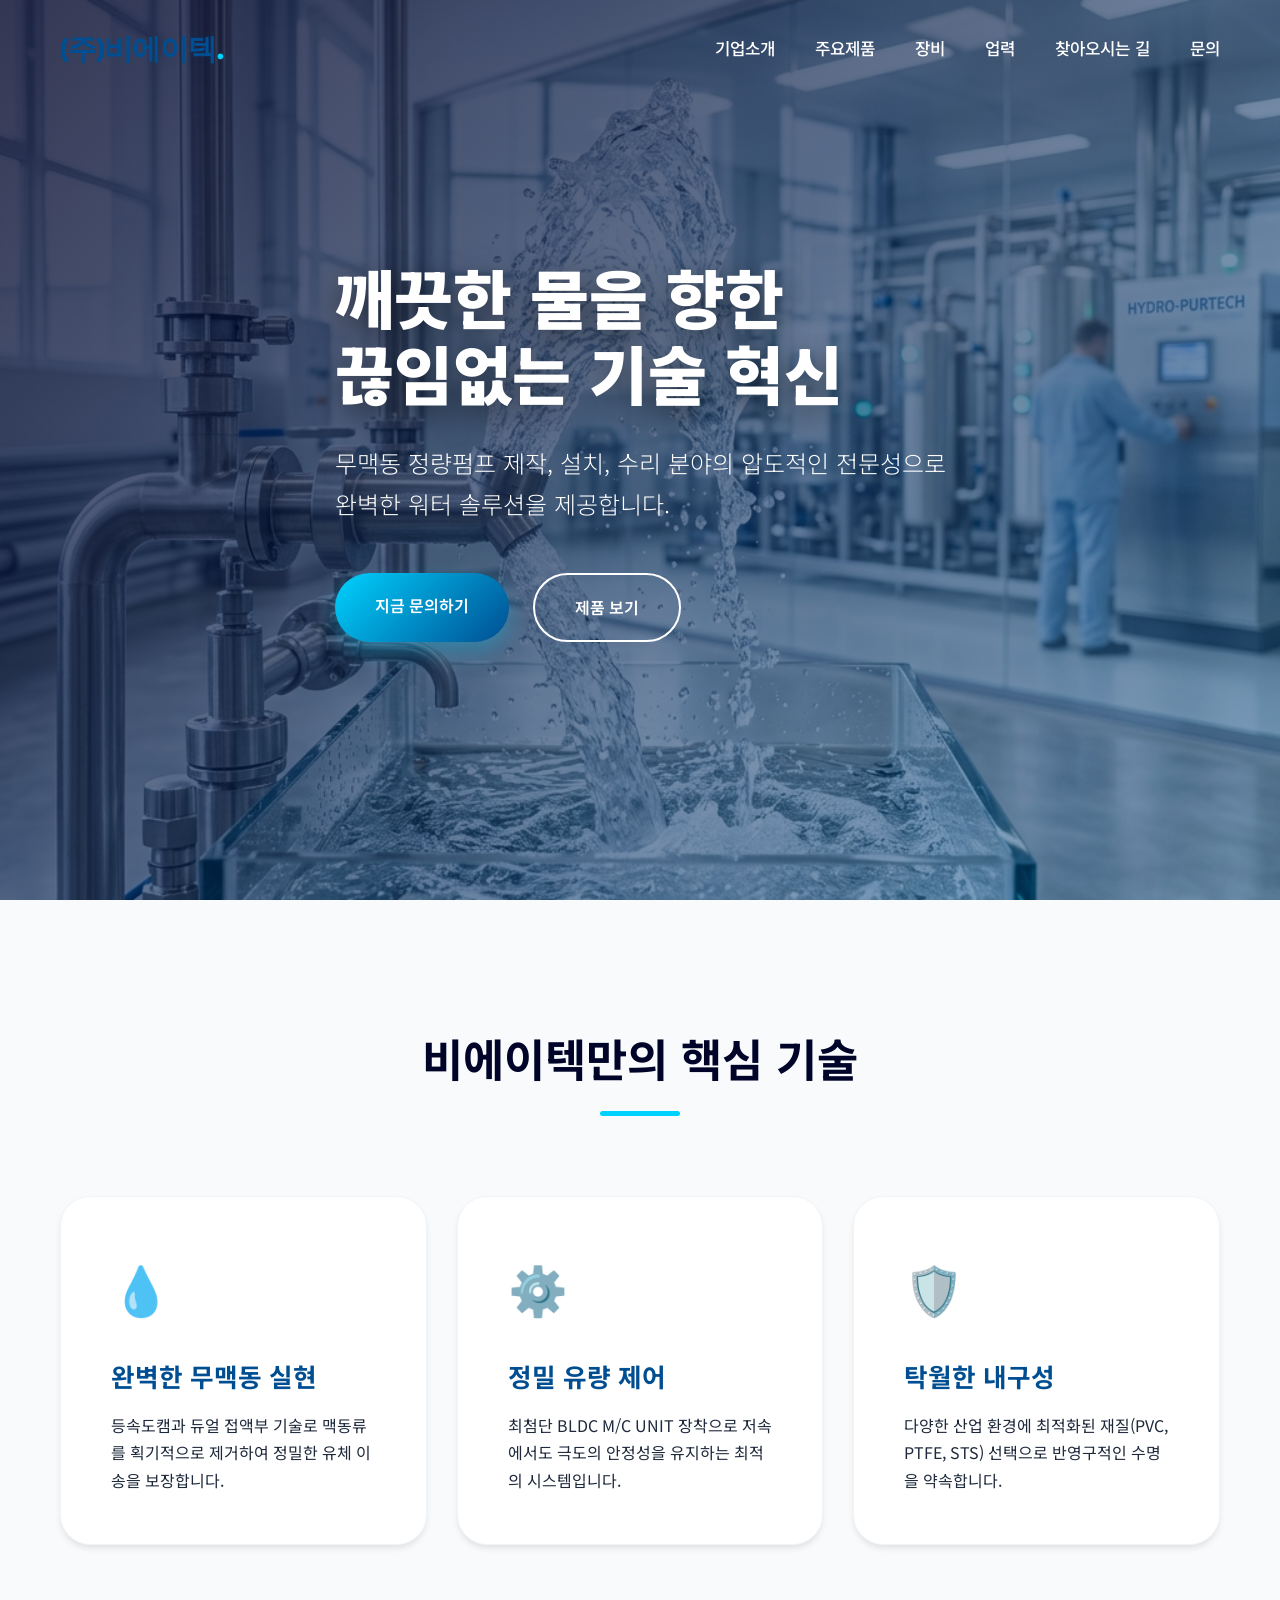
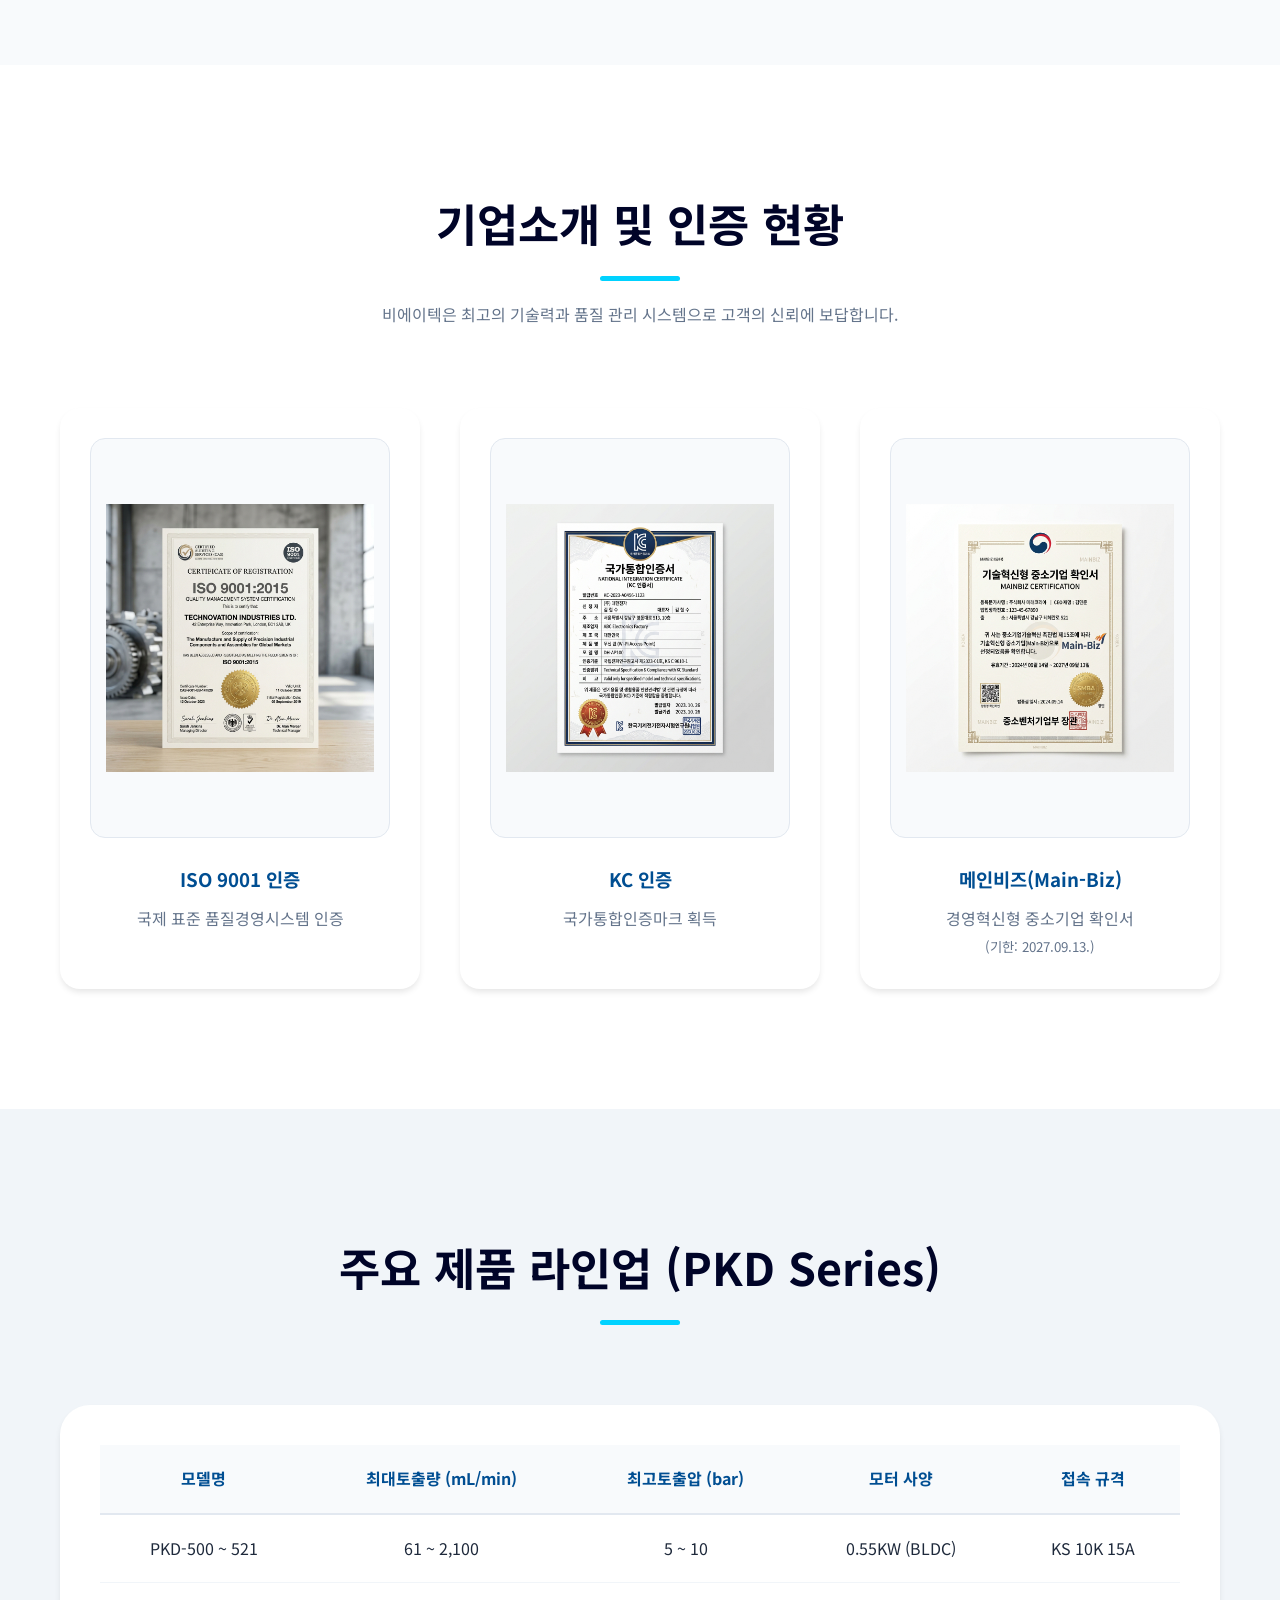
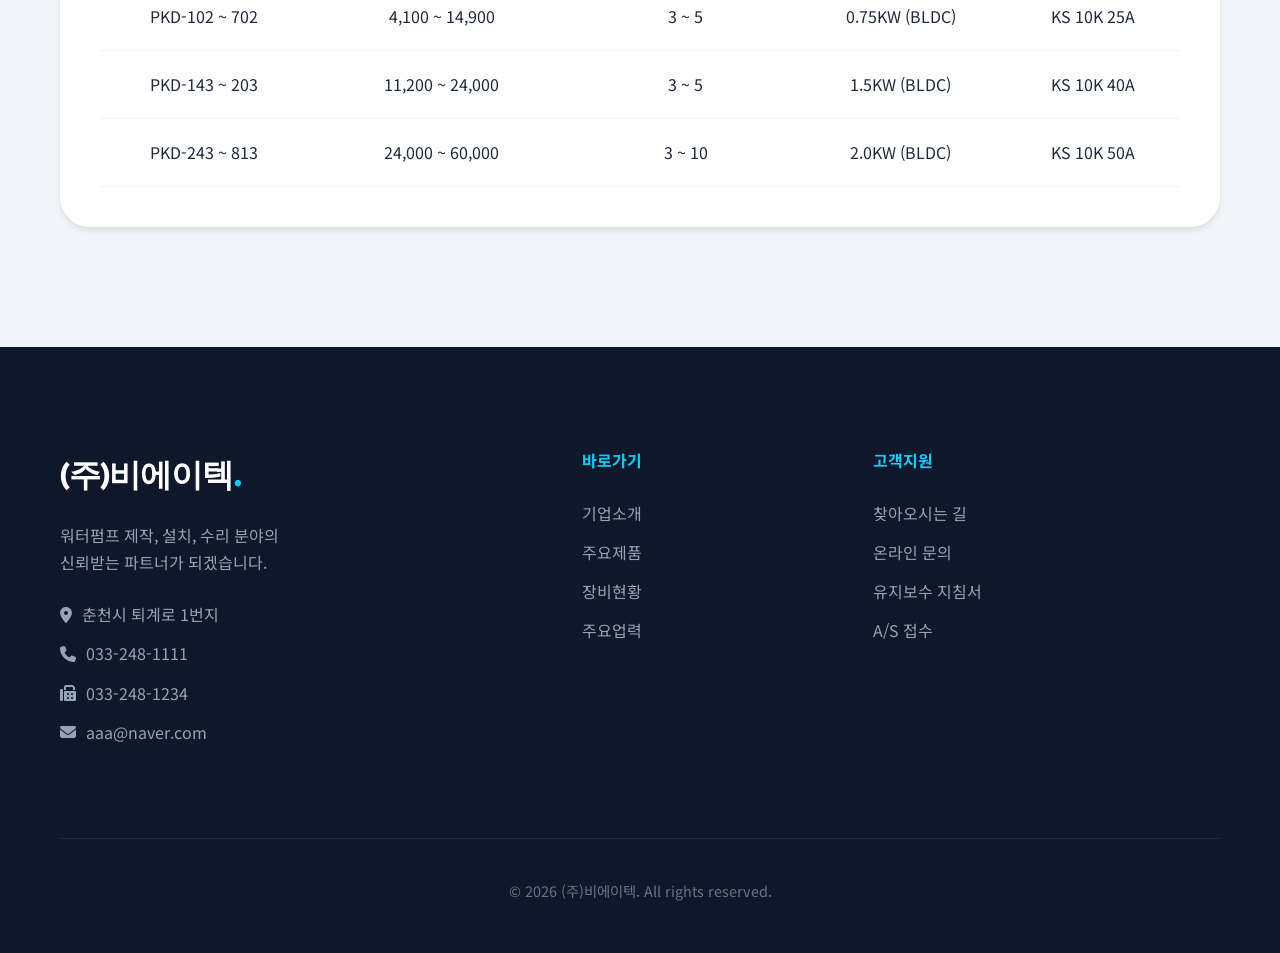
==== index.html @ 8be5bdda "첫번째" ====
<!DOCTYPE html>
<html lang="ko">
<head>
    <meta charset="UTF-8">
    <meta name="viewport" content="width=device-width, initial-scale=1.0">
    <title>(주)비에이텍 - 워터펌프 제작·설치·수리 전문기업</title>
    <meta name="description" content="(주)비에이텍은 무맥동 정량펌프 전문 제작 및 유지보수 기업입니다.">
    <link rel="stylesheet" href="index.css">
    <!-- Font Awesome for icons -->
    <link rel="stylesheet" href="https://cdnjs.cloudflare.com/ajax/libs/font-awesome/6.4.0/css/all.min.css">
</head>
<body>

    <!-- Header Navigation -->
    <nav id="navbar">
        <div class="container nav-content">
            <a href="index.html" class="logo">(주)비에이텍<span>.</span></a>
            <ul class="nav-links">
                <li><a href="#certifications">기업소개</a></li>
                <li><a href="product.html">주요제품</a></li>
                <li><a href="equipment.html">장비</a></li>
                <li><a href="sales_history.html">업력</a></li>
                <li><a href="map.html">찾아오시는 길</a></li>
                <li><a href="inquiry.html">문의</a></li>
            </ul>
        </div>
    </nav>

    <!-- Hero Section -->
    <section class="hero">
        <div class="hero-overlay"></div>
        <!-- Using a placeholder if local image is not ready, but the CSS will handle the background -->
        <img src="hero.png" alt="Clean Water" class="hero-img">
        <div class="container hero-content">
            <h1 class="reveal">깨끗한 물을 향한<br>끊임없는 기술 혁신</h1>
            <p class="reveal">무맥동 정량펌프 제작, 설치, 수리 분야의 압도적인 전문성으로<br>완벽한 워터 솔루션을 제공합니다.</p>
            <div class="cta-group reveal">
                <a href="inquiry.html" class="btn btn-primary">지금 문의하기</a>
                <a href="product.html" class="btn" style="border: 2px solid white; color: white;">제품 보기</a>
            </div>
        </div>
    </section>

    <!-- Features Section -->
    <section id="features" class="section">
        <div class="container">
            <div class="section-header reveal">
                <h2>비에이텍만의 핵심 기술</h2>
                <div class="divider"></div>
            </div>
            <div class="features-grid">
                <div class="feature-card reveal">
                    <span class="feature-icon">💧</span>
                    <h3>완벽한 무맥동 실현</h3>
                    <p>등속도캠과 듀얼 접액부 기술로 맥동류를 획기적으로 제거하여 정밀한 유체 이송을 보장합니다.</p>
                </div>
                <div class="feature-card reveal">
                    <span class="feature-icon">⚙️</span>
                    <h3>정밀 유량 제어</h3>
                    <p>최첨단 BLDC M/C UNIT 장착으로 저속에서도 극도의 안정성을 유지하는 최적의 시스템입니다.</p>
                </div>
                <div class="feature-card reveal">
                    <span class="feature-icon">🛡️</span>
                    <h3>탁월한 내구성</h3>
                    <p>다양한 산업 환경에 최적화된 재질(PVC, PTFE, STS) 선택으로 반영구적인 수명을 약속합니다.</p>
                </div>
            </div>
        </div>
    </section>

    <!-- Certifications Section -->
    <section id="certifications" class="section" style="background-color: white;">
        <div class="container">
            <div class="section-header reveal">
                <h2>기업소개 및 인증 현황</h2>
                <div class="divider"></div>
                <p style="margin-top: 20px; color: var(--text-muted);">비에이텍은 최고의 기술력과 품질 관리 시스템으로 고객의 신뢰에 보답합니다.</p>
            </div>
            <div class="cert-grid">
                <div class="cert-item reveal">
                    <div class="cert-img-wrapper">
                        <img src="cert_iso.png" alt="ISO 9001 인증서">
                    </div>
                    <h3>ISO 9001 인증</h3>
                    <p>국제 표준 품질경영시스템 인증</p>
                </div>
                <div class="cert-item reveal">
                    <div class="cert-img-wrapper">
                        <img src="cert_kc.png" alt="KC 인증서">
                    </div>
                    <h3>KC 인증</h3>
                    <p>국가통합인증마크 획득</p>
                </div>
                <div class="cert-item reveal">
                    <div class="cert-img-wrapper">
                        <img src="cert_mainbiz.png" alt="메인비즈 확인서">
                    </div>
                    <h3>메인비즈(Main-Biz)</h3>
                    <p>경영혁신형 중소기업 확인서<br><small>(기한: 2027.09.13.)</small></p>
                </div>
            </div>
        </div>
    </section>

    <!-- Product Table Section -->
    <section id="products" class="section" style="background-color: #f1f5f9;">
        <div class="container">
            <div class="section-header reveal">
                <h2>주요 제품 라인업 (PKD Series)</h2>
                <div class="divider"></div>
            </div>
            <div class="table-container reveal">
                <table>
                    <thead>
                        <tr>
                            <th>모델명</th>
                            <th>최대토출량 (mL/min)</th>
                            <th>최고토출압 (bar)</th>
                            <th>모터 사양</th>
                            <th>접속 규격</th>
                        </tr>
                    </thead>
                    <tbody>
                        <tr>
                            <td>PKD-500 ~ 521</td>
                            <td>61 ~ 2,100</td>
                            <td>5 ~ 10</td>
                            <td>0.55KW (BLDC)</td>
                            <td>KS 10K 15A</td>
                        </tr>
                        <tr>
                            <td>PKD-102 ~ 702</td>
                            <td>4,100 ~ 14,900</td>
                            <td>3 ~ 5</td>
                            <td>0.75KW (BLDC)</td>
                            <td>KS 10K 25A</td>
                        </tr>
                        <tr>
                            <td>PKD-143 ~ 203</td>
                            <td>11,200 ~ 24,000</td>
                            <td>3 ~ 5</td>
                            <td>1.5KW (BLDC)</td>
                            <td>KS 10K 40A</td>
                        </tr>
                        <tr>
                            <td>PKD-243 ~ 813</td>
                            <td>24,000 ~ 60,000</td>
                            <td>3 ~ 10</td>
                            <td>2.0KW (BLDC)</td>
                            <td>KS 10K 50A</td>
                        </tr>
                    </tbody>
                </table>
            </div>
        </div>
    </section>

    <!-- Footer Section -->
    <footer>
        <div class="container">
            <div class="footer-grid">
                <div class="footer-brand">
                    <h3 class="logo">(주)비에이텍<span>.</span></h3>
                    <p style="margin-bottom: 25px; color: #94a3b8;">워터펌프 제작, 설치, 수리 분야의<br>신뢰받는 파트너가 되겠습니다.</p>
                    <div class="footer-info">
                        <p><i class="fas fa-map-marker-alt"></i> 춘천시 퇴계로 1번지</p>
                        <p><i class="fas fa-phone"></i> 033-248-1111</p>
                        <p><i class="fas fa-fax"></i> 033-248-1234</p>
                        <p><i class="fas fa-envelope"></i> aaa@naver.com</p>
                    </div>
                </div>
                <div class="footer-links">
                    <h4>바로가기</h4>
                    <ul>
                        <li><a href="intro.html">기업소개</a></li>
                        <li><a href="product.html">주요제품</a></li>
                        <li><a href="equipment.html">장비현황</a></li>
                        <li><a href="sales_history.html">주요업력</a></li>
                    </ul>
                </div>
                <div class="footer-links">
                    <h4>고객지원</h4>
                    <ul>
                        <li><a href="map.html">찾아오시는 길</a></li>
                        <li><a href="inquiry.html">온라인 문의</a></li>
                        <li><a href="#">유지보수 지침서</a></li>
                        <li><a href="#">A/S 접수</a></li>
                    </ul>
                </div>
            </div>
            <div class="footer-bottom">
                <p>&copy; 2026 (주)비에이텍. All rights reserved.</p>
            </div>
        </div>
    </footer>

    <script src="script.js"></script>
</body>
</html>
---- index.css ----
@import url('https://fonts.googleapis.com/css2?family=Outfit:wght@300;400;600;800&family=Noto+Sans+KR:wght@300;400;500;700;900&display=swap');

:root {
    --primary: #004e92;
    --primary-dark: #000428;
    --secondary: #00d2ff;
    --accent: #00f2fe;
    --white: #ffffff;
    --bg-light: #f8fafc;
    --text-main: #1e293b;
    --text-muted: #64748b;
    --glass: rgba(255, 255, 255, 0.7);
    --glass-border: rgba(255, 255, 255, 0.4);
    --shadow-sm: 0 4px 6px -1px rgb(0 0 0 / 0.1);
    --shadow-lg: 0 20px 25px -5px rgb(0 0 0 / 0.1);
    --transition: all 0.5s cubic-bezier(0.4, 0, 0.2, 1);
}

* {
    margin: 0;
    padding: 0;
    box-sizing: border-box;
}

body {
    font-family: 'Noto Sans KR', sans-serif;
    color: var(--text-main);
    line-height: 1.7;
    background-color: var(--bg-light);
    overflow-x: hidden;
}

/* --- Layout --- */
.container {
    max-width: 1200px;
    margin: 0 auto;
    padding: 0 20px;
}

section {
    padding: 120px 0;
}

/* --- Navigation --- */
nav {
    position: fixed;
    top: 0;
    width: 100%;
    z-index: 1000;
    padding: 1.5rem 0;
    transition: var(--transition);
}

nav.scrolled {
    background: rgba(255, 255, 255, 0.85);
    backdrop-filter: blur(15px);
    padding: 1rem 0;
    box-shadow: var(--shadow-sm);
    border-bottom: 1px solid var(--glass-border);
}

.nav-content {
    display: flex;
    justify-content: space-between;
    align-items: center;
}

.logo {
    font-family: 'Outfit', sans-serif;
    font-size: 1.8rem;
    font-weight: 800;
    color: var(--primary);
    text-decoration: none;
    letter-spacing: -1px;
}

.logo span {
    color: var(--secondary);
}

.nav-links {
    display: flex;
    gap: 2.5rem;
    list-style: none;
}

.nav-links a {
    text-decoration: none;
    color: var(--text-main);
    font-weight: 500;
    font-size: 1.05rem;
    transition: var(--transition);
    position: relative;
}

nav:not(.scrolled) .nav-links a {
    color: white;
}

.nav-links a::after {
    content: '';
    position: absolute;
    bottom: -5px;
    left: 0;
    width: 0;
    height: 2px;
    background: var(--secondary);
    transition: var(--transition);
}

.nav-links a:hover::after {
    width: 100%;
}

/* --- Hero Section --- */
.hero {
    height: 100vh;
    display: flex;
    align-items: center;
    position: relative;
    background: var(--primary-dark);
    color: white;
    overflow: hidden;
}

.hero-overlay {
    position: absolute;
    top: 0;
    left: 0;
    width: 100%;
    height: 100%;
    background: linear-gradient(135deg, rgba(0, 4, 40, 0.8) 0%, rgba(0, 78, 146, 0.4) 100%);
    z-index: 1;
}

.hero-img {
    position: absolute;
    top: 0;
    left: 0;
    width: 100%;
    height: 100%;
    object-fit: cover;
    z-index: 0;
    animation: zoomOut 20s infinite alternate;
}

@keyframes zoomOut {
    from { transform: scale(1); }
    to { transform: scale(1.1); }
}

.hero-content {
    position: relative;
    z-index: 2;
    max-width: 800px;
}

.hero h1 {
    font-size: 4rem;
    font-weight: 900;
    line-height: 1.2;
    margin-bottom: 2rem;
    text-shadow: 0 10px 30px rgba(0,0,0,0.5);
}

.hero p {
    font-size: 1.5rem;
    font-weight: 300;
    margin-bottom: 3rem;
    opacity: 0.9;
}

.cta-group {
    display: flex;
    gap: 1.5rem;
}

.btn {
    padding: 1.2rem 2.5rem;
    border-radius: 50px;
    font-weight: 600;
    text-decoration: none;
    transition: var(--transition);
    display: inline-block;
}

.btn-primary {
    background: linear-gradient(135deg, var(--secondary), var(--primary));
    color: white;
    box-shadow: 0 10px 20px rgba(0, 210, 255, 0.3);
}

.btn-primary:hover {
    transform: translateY(-5px);
    box-shadow: 0 15px 30px rgba(0, 210, 255, 0.4);
}

/* --- Features --- */
.section-header {
    text-align: center;
    margin-bottom: 80px;
}

.section-header h2 {
    font-size: 2.8rem;
    color: var(--primary-dark);
    margin-bottom: 15px;
}

.section-header .divider {
    width: 80px;
    height: 5px;
    background: var(--secondary);
    margin: 0 auto;
    border-radius: 10px;
}

.features-grid {
    display: grid;
    grid-template-columns: repeat(auto-fit, minmax(350px, 1fr));
    gap: 30px;
}

.feature-card {
    background: white;
    padding: 50px;
    border-radius: 30px;
    box-shadow: var(--shadow-sm);
    transition: var(--transition);
    border: 1px solid #f1f5f9;
}

.feature-card:hover {
    transform: translateY(-10px);
    box-shadow: var(--shadow-lg);
}

.feature-icon {
    font-size: 3rem;
    margin-bottom: 25px;
    display: block;
}

.feature-card h3 {
    font-size: 1.6rem;
    margin-bottom: 15px;
    color: var(--primary);
}

/* --- Certifications --- */
.cert-grid {
    display: grid;
    grid-template-columns: repeat(auto-fit, minmax(300px, 1fr));
    gap: 40px;
    margin-top: 50px;
}

.cert-item {
    text-align: center;
    background: white;
    padding: 30px;
    border-radius: 20px;
    box-shadow: var(--shadow-sm);
    transition: var(--transition);
}

.cert-item:hover {
    transform: translateY(-15px);
    box-shadow: var(--shadow-lg);
}

.cert-img-wrapper {
    width: 100%;
    height: 400px;
    background: #f8fafc;
    border-radius: 15px;
    overflow: hidden;
    margin-bottom: 25px;
    border: 1px solid #e2e8f0;
    display: flex;
    align-items: center;
    justify-content: center;
}

.cert-img-wrapper img {
    max-width: 90%;
    max-height: 90%;
    object-fit: contain;
    transition: var(--transition);
}

.cert-item:hover .cert-img-wrapper img {
    transform: scale(1.05);
}

.cert-item h3 {
    color: var(--primary);
    margin-bottom: 10px;
}

.cert-item p {
    color: var(--text-muted);
}

/* --- Table --- */
.table-container {
    background: white;
    padding: 40px;
    border-radius: 30px;
    box-shadow: var(--shadow-sm);
    overflow-x: auto;
}

table {
    width: 100%;
    border-collapse: collapse;
    min-width: 800px;
}

th {
    background: var(--bg-light);
    color: var(--primary);
    padding: 20px;
    text-align: center;
    font-weight: 700;
    border-bottom: 2px solid #e2e8f0;
}

td {
    padding: 20px;
    text-align: center;
    border-bottom: 1px solid #f1f5f9;
}

tr:hover {
    background-color: #f8fafc;
}

/* --- Footer --- */
footer {
    background: #0f172a;
    color: white;
    padding: 100px 0 50px;
}

.footer-grid {
    display: grid;
    grid-template-columns: 2fr 1fr 1.5fr;
    gap: 60px;
    margin-bottom: 80px;
}

.footer-brand h3 {
    font-size: 2rem;
    margin-bottom: 20px;
    color: white;
}

.footer-info p {
    color: #94a3b8;
    margin-bottom: 12px;
    display: flex;
    align-items: center;
    gap: 10px;
}

.footer-links h4 {
    margin-bottom: 25px;
    color: var(--secondary);
}

.footer-links ul {
    list-style: none;
}

.footer-links li {
    margin-bottom: 12px;
}

.footer-links a {
    color: #94a3b8;
    text-decoration: none;
    transition: var(--transition);
}

.footer-links a:hover {
    color: white;
    padding-left: 5px;
}

.footer-bottom {
    border-top: 1px solid #1e293b;
    padding-top: 40px;
    text-align: center;
    color: #64748b;
    font-size: 0.9rem;
}

/* --- Animations --- */
.reveal {
    opacity: 0;
    transform: translateY(40px);
    transition: all 1s ease-out;
}

.reveal.active {
    opacity: 1;
    transform: translateY(0);
}

/* Responsive */
@media (max-width: 1024px) {
    .footer-grid { grid-template-columns: 1fr 1fr; }
}

@media (max-width: 768px) {
    .hero h1 { font-size: 2.5rem; }
    .nav-links { display: none; }
    .footer-grid { grid-template-columns: 1fr; }
}
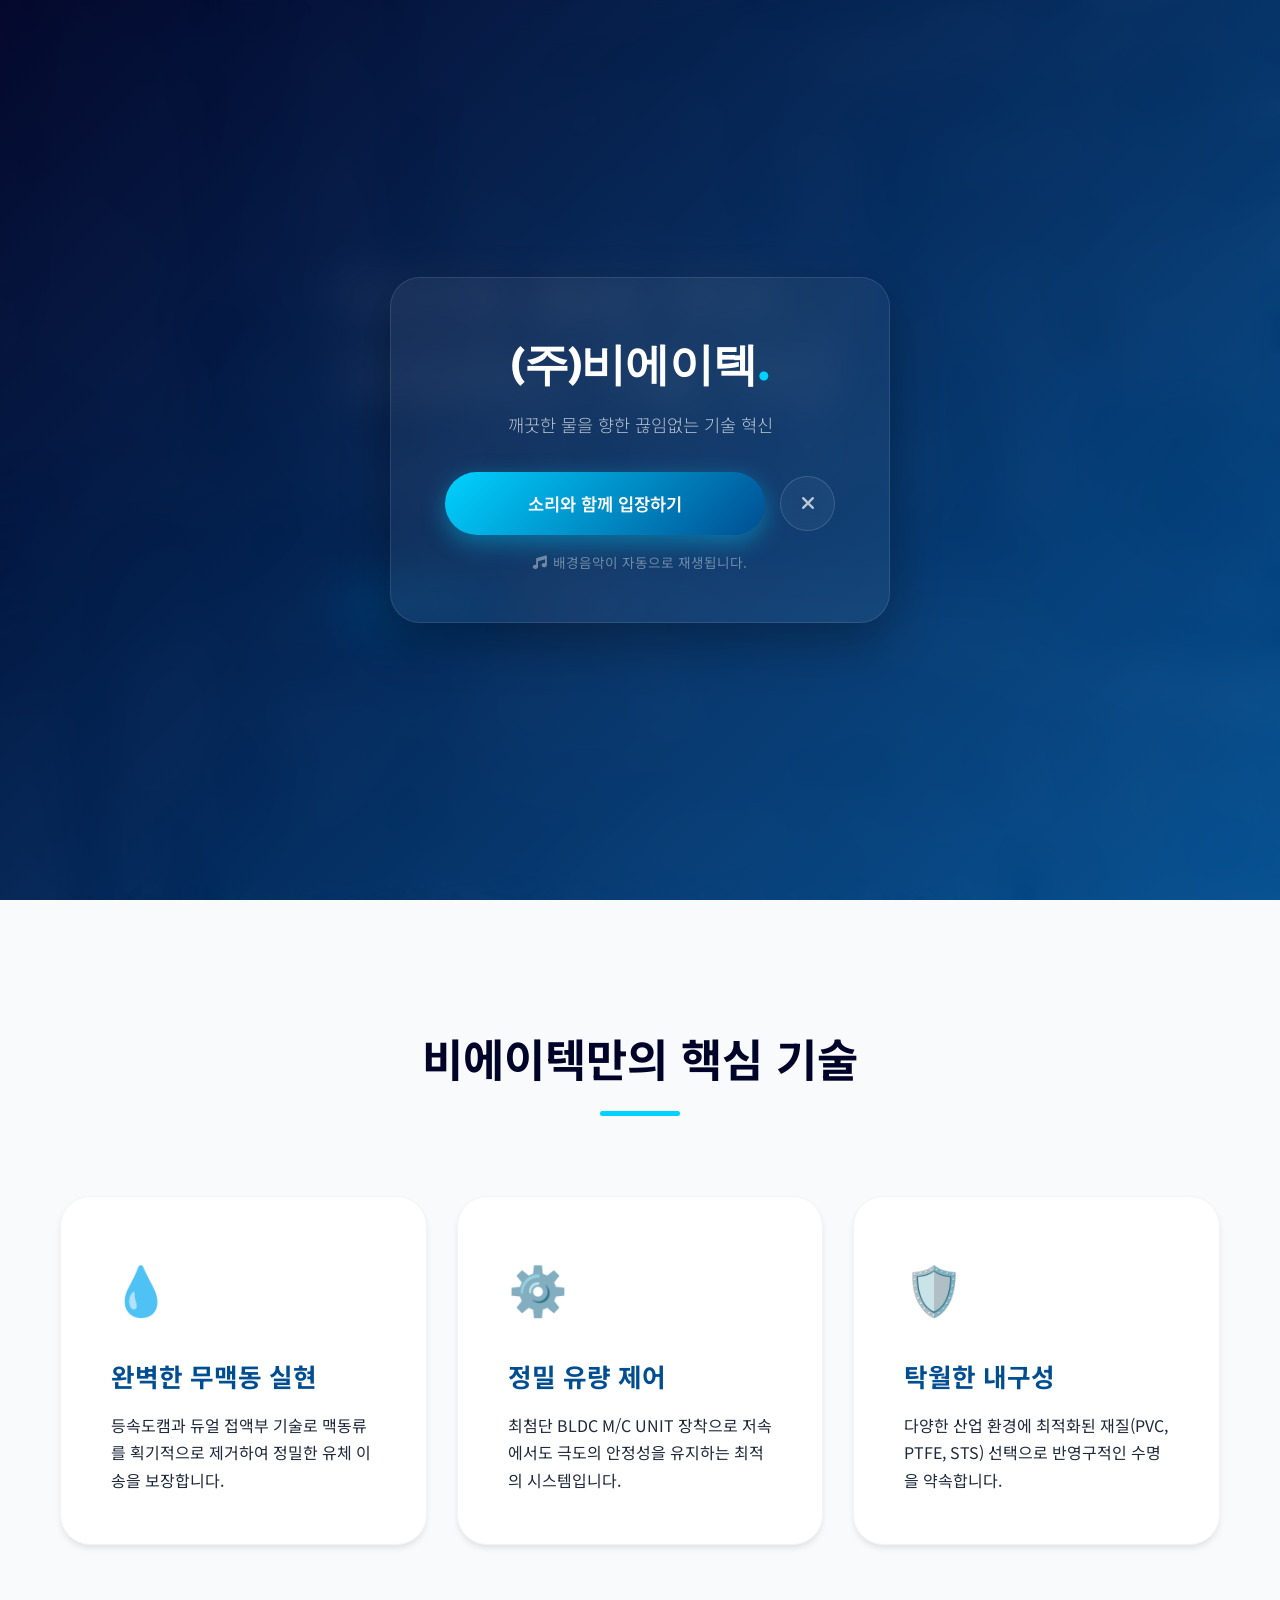
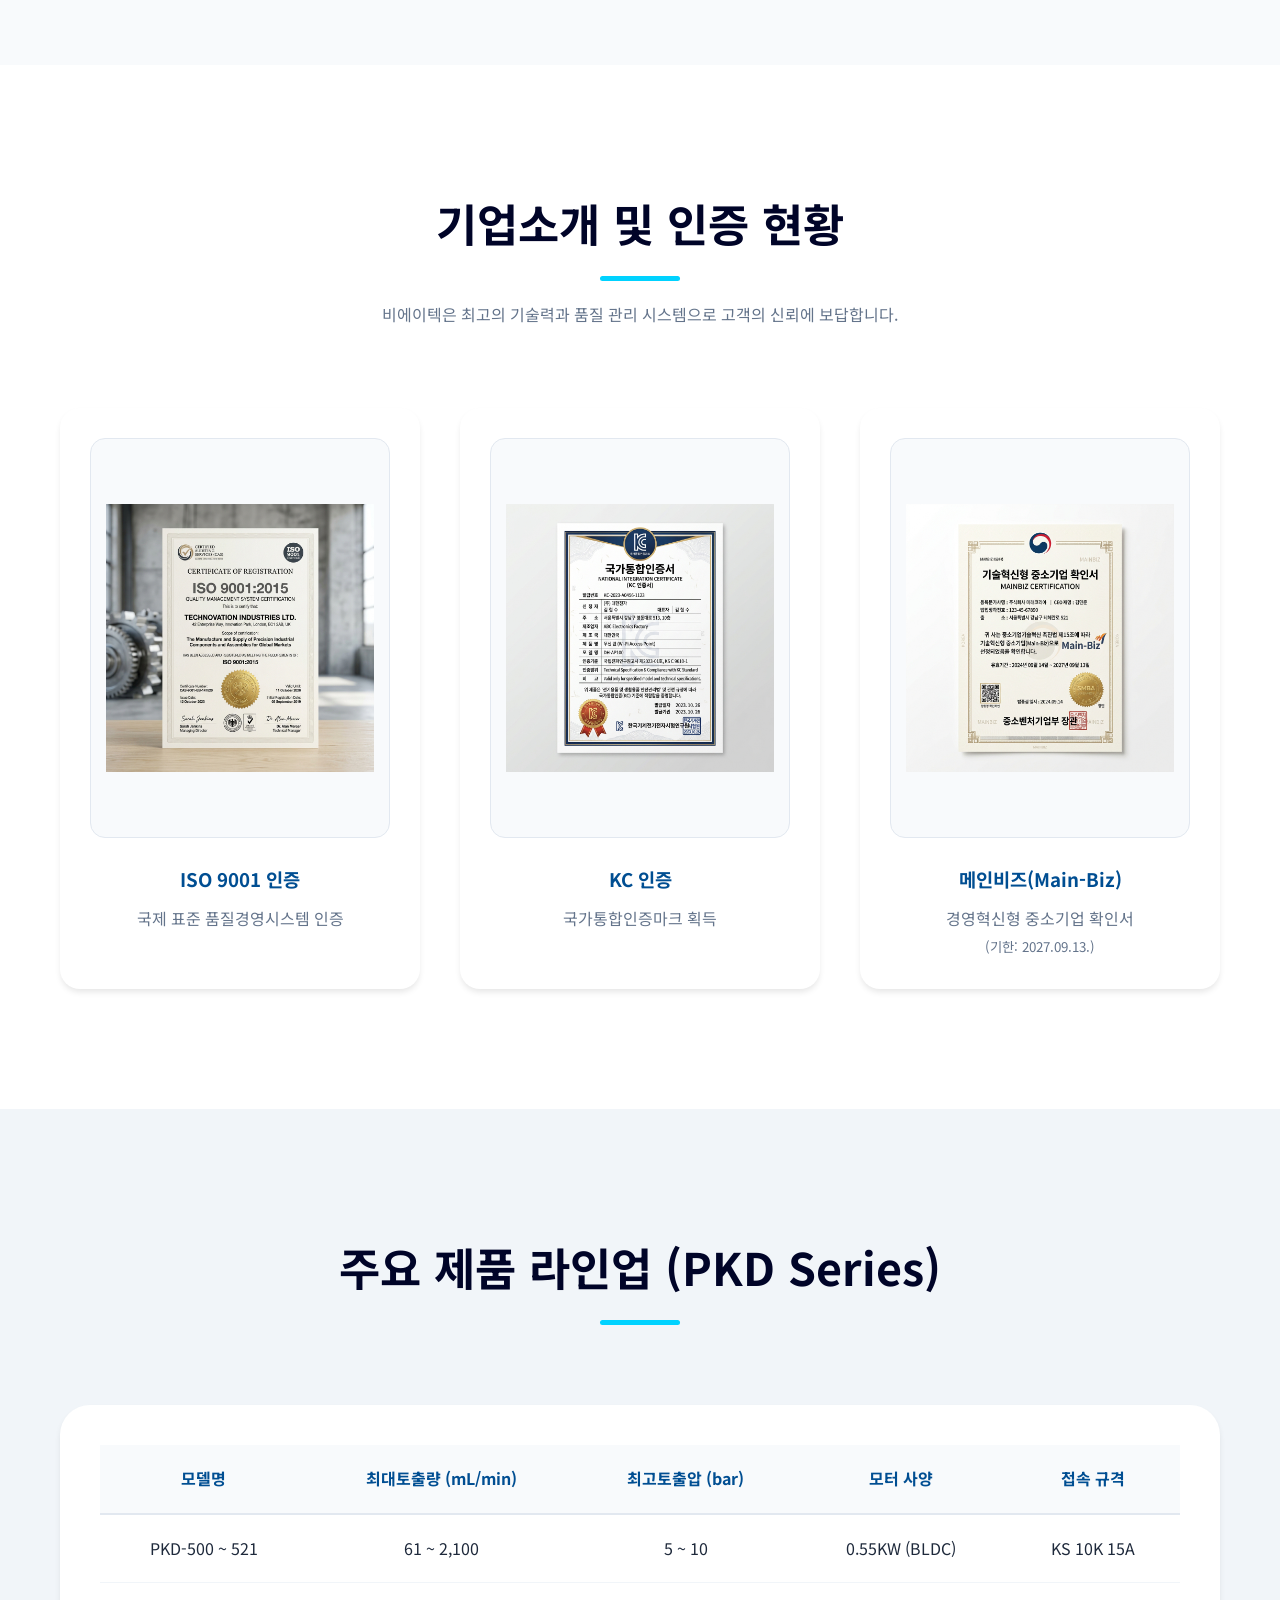
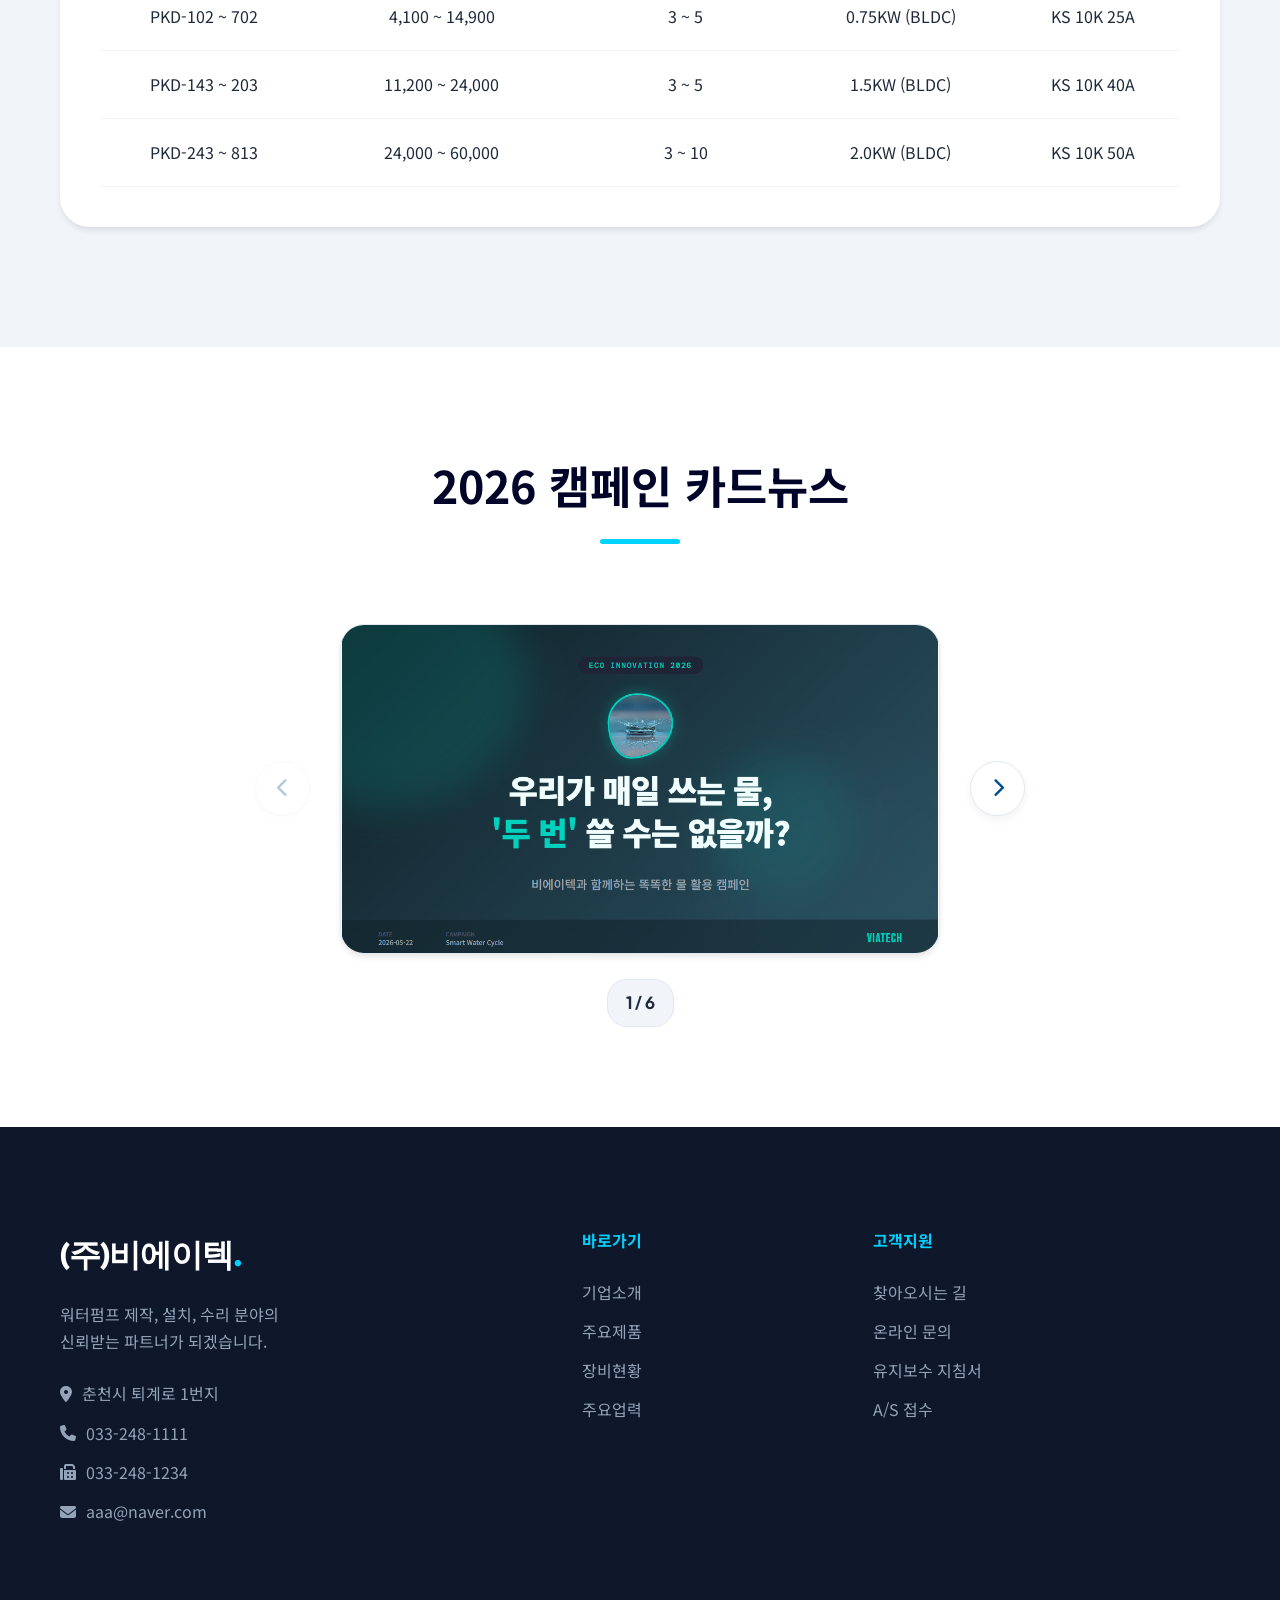
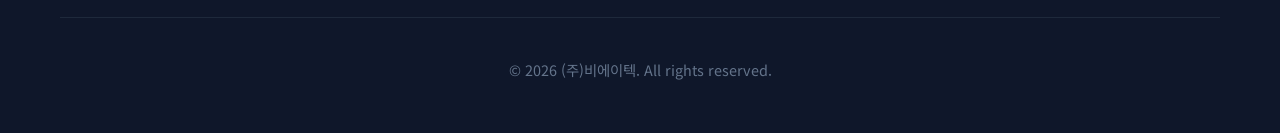
==== commit 56562345: "메인페이지 하단에 카드뉴스 수정해줘" ====
--- a/index.html
+++ b/index.html
@@ -152,6 +152,52 @@
                     </tbody>
                 </table>
             </div>
+    </section>
+
+    <!-- Card News Section -->
+    <section id="card-news" class="section card-news-section" style="background-color: #ffffff;">
+        <div class="container">
+            <div class="section-header reveal">
+                <h2>2026 캠페인 카드뉴스</h2>
+                <div class="divider"></div>
+            </div>
+            
+            <div class="card-news-slider-wrapper reveal">
+                <button class="slider-arrow-btn prev" id="pdf-prev" aria-label="이전 페이지">
+                    <i class="fas fa-chevron-left"></i>
+                </button>
+                
+                <div class="slider-viewport" id="pdf-viewport">
+                    <div class="pdf-slides-track" id="pdf-track">
+                        <div class="pdf-slide">
+                            <img src="카드뉴스1.png" alt="카드뉴스 1">
+                        </div>
+                        <div class="pdf-slide">
+                            <img src="카드뉴스2.png" alt="카드뉴스 2">
+                        </div>
+                        <div class="pdf-slide">
+                            <img src="카드뉴스3.png" alt="카드뉴스 3">
+                        </div>
+                        <div class="pdf-slide">
+                            <img src="카드뉴스４.png" alt="카드뉴스 4">
+                        </div>
+                        <div class="pdf-slide">
+                            <img src="카드뉴스5.png" alt="카드뉴스 5">
+                        </div>
+                        <div class="pdf-slide">
+                            <img src="카드뉴스６.png" alt="카드뉴스 6">
+                        </div>
+                    </div>
+                </div>
+                
+                <button class="slider-arrow-btn next" id="pdf-next" aria-label="다음 페이지">
+                    <i class="fas fa-chevron-right"></i>
+                </button>
+            </div>
+            
+            <div class="card-news-info reveal">
+                <span class="page-indicator"><span id="pdf-page-num">1</span> / <span id="pdf-page-count">6</span></span>
+            </div>
         </div>
     </section>
 
--- a/index.css
+++ b/index.css
@@ -418,3 +418,422 @@
     .nav-links { display: none; }
     .footer-grid { grid-template-columns: 1fr; }
 }
+
+/* --- Floating Music Toggle Styles --- */
+.music-toggle {
+    position: fixed;
+    bottom: 30px;
+    right: 30px;
+    width: 55px;
+    height: 55px;
+    border-radius: 50%;
+    background: rgba(0, 78, 146, 0.8);
+    backdrop-filter: blur(8px);
+    -webkit-backdrop-filter: blur(8px);
+    border: 1px solid rgba(0, 210, 255, 0.3);
+    color: white;
+    font-size: 1.3rem;
+    cursor: pointer;
+    display: flex;
+    align-items: center;
+    justify-content: center;
+    z-index: 9999;
+    box-shadow: 0 8px 25px rgba(0, 78, 146, 0.3);
+    transition: all 0.4s cubic-bezier(0.175, 0.885, 0.32, 1.275);
+}
+
+.music-toggle:hover {
+    transform: scale(1.1);
+    background: rgba(0, 78, 146, 0.95);
+    border-color: rgba(0, 210, 255, 0.6);
+    box-shadow: 0 10px 30px rgba(0, 210, 255, 0.5);
+}
+
+.music-toggle:active {
+    transform: scale(0.95);
+}
+
+/* Muted State */
+.music-toggle.paused {
+    background: rgba(30, 41, 59, 0.8);
+    border-color: rgba(148, 163, 184, 0.3);
+    box-shadow: 0 4px 15px rgba(0, 0, 0, 0.25);
+}
+
+.music-toggle.paused .music-icon {
+    color: rgba(255, 255, 255, 0.6);
+}
+
+/* Concentric Pulse Waves */
+.music-toggle .pulse-wave {
+    position: absolute;
+    top: -1px;
+    left: -1px;
+    right: -1px;
+    bottom: -1px;
+    border-radius: 50%;
+    border: 1.5px solid rgba(0, 210, 255, 0.6);
+    opacity: 0;
+    z-index: -1;
+    pointer-events: none;
+}
+
+.music-toggle.playing .pulse-wave {
+    animation: pulsePlay 2.4s cubic-bezier(0.25, 0, 0, 1) infinite;
+}
+
+.music-toggle.playing .wave-2 {
+    animation-delay: 1.2s;
+}
+
+@keyframes pulsePlay {
+    0% {
+        transform: scale(1);
+        opacity: 0.8;
+    }
+    100% {
+        transform: scale(1.6);
+        opacity: 0;
+    }
+}
+
+/* Mobile Responsiveness for Controller */
+@media (max-width: 768px) {
+    .music-toggle {
+        bottom: 20px;
+        right: 20px;
+        width: 48px;
+        height: 48px;
+        font-size: 1.1rem;
+    }
+}
+
+/* --- Splash Screen Styles --- */
+.splash-overlay {
+    position: fixed;
+    top: 0;
+    left: 0;
+    width: 100vw;
+    height: 100vh;
+    background: linear-gradient(135deg, rgba(0, 4, 40, 0.9) 0%, rgba(0, 78, 146, 0.9) 100%);
+    backdrop-filter: blur(20px);
+    -webkit-backdrop-filter: blur(20px);
+    z-index: 10000;
+    display: flex;
+    align-items: center;
+    justify-content: center;
+    transition: opacity 0.8s cubic-bezier(0.4, 0, 0.2, 1), visibility 0.8s;
+}
+
+.splash-overlay.fade-out {
+    opacity: 0;
+    visibility: hidden;
+    pointer-events: none;
+}
+
+.splash-content {
+    text-align: center;
+    color: white;
+    padding: 3rem;
+    border-radius: 30px;
+    background: rgba(255, 255, 255, 0.05);
+    border: 1px solid rgba(255, 255, 255, 0.1);
+    box-shadow: 0 20px 50px rgba(0, 0, 0, 0.3);
+    max-width: 500px;
+    width: 90%;
+    transform: translateY(0);
+    transition: transform 0.8s cubic-bezier(0.34, 1.56, 0.64, 1);
+}
+
+.splash-overlay.fade-out .splash-content {
+    transform: translateY(-50px);
+}
+
+.splash-logo {
+    font-family: 'Outfit', sans-serif;
+    font-size: 2.8rem;
+    font-weight: 800;
+    color: white;
+    margin-bottom: 0.5rem;
+    letter-spacing: -1px;
+}
+
+.splash-logo span {
+    color: #00d2ff;
+}
+
+.splash-subtitle {
+    font-size: 1.1rem;
+    color: rgba(255, 255, 255, 0.7);
+    margin-bottom: 0px;
+    font-weight: 300;
+}
+
+.splash-btn-group {
+    display: flex;
+    align-items: center;
+    justify-content: center;
+    gap: 15px;
+    margin-top: 2rem;
+    margin-bottom: 1rem;
+    width: 100%;
+}
+
+.splash-btn {
+    padding: 1.2rem 2.5rem;
+    border: none;
+    border-radius: 50px;
+    font-family: 'Noto Sans KR', sans-serif;
+    font-size: 1.1rem;
+    font-weight: 600;
+    color: white;
+    background: linear-gradient(135deg, #00d2ff, #004e92);
+    box-shadow: 0 8px 25px rgba(0, 210, 255, 0.4);
+    cursor: pointer;
+    transition: all 0.3s cubic-bezier(0.175, 0.885, 0.32, 1.275);
+    position: relative;
+    overflow: hidden;
+    flex-grow: 1;
+    max-width: 320px;
+}
+
+.splash-btn:hover {
+    transform: scale(1.03);
+    box-shadow: 0 12px 30px rgba(0, 210, 255, 0.6);
+}
+
+.splash-btn:active {
+    transform: scale(0.98);
+}
+
+.splash-close-btn {
+    width: 55px;
+    height: 55px;
+    border-radius: 50%;
+    border: 1px solid rgba(255, 255, 255, 0.15);
+    background: rgba(255, 255, 255, 0.05);
+    color: rgba(255, 255, 255, 0.7);
+    font-size: 1.2rem;
+    cursor: pointer;
+    display: flex;
+    align-items: center;
+    justify-content: center;
+    transition: all 0.3s cubic-bezier(0.175, 0.885, 0.32, 1.275);
+    backdrop-filter: blur(8px);
+    -webkit-backdrop-filter: blur(8px);
+    flex-shrink: 0;
+}
+
+.splash-close-btn:hover {
+    transform: scale(1.05);
+    background: rgba(255, 255, 255, 0.15);
+    color: white;
+    border-color: rgba(255, 255, 255, 0.3);
+}
+
+.splash-close-btn:active {
+    transform: scale(0.95);
+}
+
+.splash-note {
+    font-size: 0.85rem;
+    color: rgba(255, 255, 255, 0.4);
+    display: flex;
+    align-items: center;
+    justify-content: center;
+    gap: 6px;
+    width: 100%;
+}
+
+@media (max-width: 480px) {
+    .splash-btn-group {
+        flex-direction: column-reverse;
+        gap: 12px;
+    }
+    .splash-btn {
+        width: 100%;
+        max-width: none;
+    }
+    .splash-close-btn {
+        width: 100%;
+        border-radius: 50px;
+        height: 50px;
+    }
+}
+
+/* --- Card News Section Styles --- */
+.card-news-section {
+    padding: 100px 0;
+    background-color: #ffffff;
+}
+
+.card-news-slider-wrapper {
+    display: flex;
+    align-items: center;
+    justify-content: center;
+    gap: 30px;
+    margin: 0 auto;
+    max-width: 800px;
+    width: 100%;
+}
+
+.slider-viewport {
+    position: relative;
+    width: 100%;
+    max-width: 600px;
+    aspect-ratio: 1 / 1; /* Set dynamically via JS, default square */
+    background: #f8fafc;
+    border-radius: 24px;
+    box-shadow: var(--shadow-sm);
+    border: 1px solid #e2e8f0;
+    overflow: hidden;
+    transition: box-shadow 0.3s ease;
+}
+
+.slider-viewport:hover {
+    box-shadow: var(--shadow-lg);
+}
+
+.pdf-slides-track {
+    display: flex;
+    width: 100%;
+    height: 100%;
+    transition: transform 0.5s cubic-bezier(0.4, 0, 0.2, 1);
+}
+
+.pdf-slide {
+    flex: 0 0 100%;
+    width: 100%;
+    height: 100%;
+    display: flex;
+    align-items: center;
+    justify-content: center;
+    background: white;
+}
+
+.pdf-slide canvas,
+.pdf-slide img {
+    max-width: 100%;
+    max-height: 100%;
+    object-fit: contain;
+    display: block;
+    background: white;
+}
+
+.pdf-loader {
+    position: absolute;
+    top: 0;
+    left: 0;
+    width: 100%;
+    height: 100%;
+    background: rgba(255, 255, 255, 0.95);
+    display: flex;
+    flex-direction: column;
+    align-items: center;
+    justify-content: center;
+    gap: 15px;
+    z-index: 10;
+    color: var(--text-muted);
+}
+
+.pdf-loader .spinner {
+    width: 40px;
+    height: 40px;
+    border: 3px solid rgba(0, 78, 146, 0.1);
+    border-radius: 50%;
+    border-top-color: var(--primary);
+    animation: spin 1s ease-in-out infinite;
+}
+
+.slider-arrow-btn {
+    width: 55px;
+    height: 55px;
+    border-radius: 50%;
+    border: 1px solid #e2e8f0;
+    background: white;
+    color: var(--primary);
+    font-size: 1.2rem;
+    cursor: pointer;
+    display: flex;
+    align-items: center;
+    justify-content: center;
+    box-shadow: 0 4px 10px rgba(0, 0, 0, 0.05);
+    transition: all 0.3s cubic-bezier(0.175, 0.885, 0.32, 1.275);
+    flex-shrink: 0;
+}
+
+.slider-arrow-btn:hover:not(:disabled) {
+    transform: scale(1.1);
+    background: var(--primary);
+    color: white;
+    border-color: var(--primary);
+    box-shadow: 0 8px 20px rgba(0, 78, 146, 0.2);
+}
+
+.slider-arrow-btn:active:not(:disabled) {
+    transform: scale(0.95);
+}
+
+.slider-arrow-btn:disabled {
+    opacity: 0.3;
+    cursor: not-allowed;
+}
+
+.card-news-info {
+    text-align: center;
+    margin-top: 25px;
+}
+
+.page-indicator {
+    font-family: 'Outfit', sans-serif;
+    font-size: 1.1rem;
+    font-weight: 600;
+    color: var(--text-main);
+    background: #f1f5f9;
+    padding: 8px 18px;
+    border-radius: 20px;
+    display: inline-block;
+    border: 1px solid #e2e8f0;
+}
+
+/* Mobile Responsiveness for Card News */
+@media (max-width: 768px) {
+    .card-news-slider-wrapper {
+        gap: 15px;
+    }
+    .slider-arrow-btn {
+        width: 45px;
+        height: 45px;
+        font-size: 1rem;
+    }
+}
+
+@media (max-width: 576px) {
+    .card-news-slider-wrapper {
+        position: relative;
+        padding-bottom: 70px;
+    }
+    .slider-arrow-btn {
+        position: absolute;
+        bottom: 10px;
+        z-index: 5;
+    }
+    .slider-arrow-btn.prev {
+        left: 20%;
+        transform: translateX(-50%);
+    }
+    .slider-arrow-btn.next {
+        right: 20%;
+        transform: translateX(50%);
+    }
+    .slider-arrow-btn.prev:hover, .slider-arrow-btn.next:hover {
+        transform: scale(1.05);
+    }
+    .card-news-info {
+        margin-top: 0px;
+    }
+}
+
+
+
+
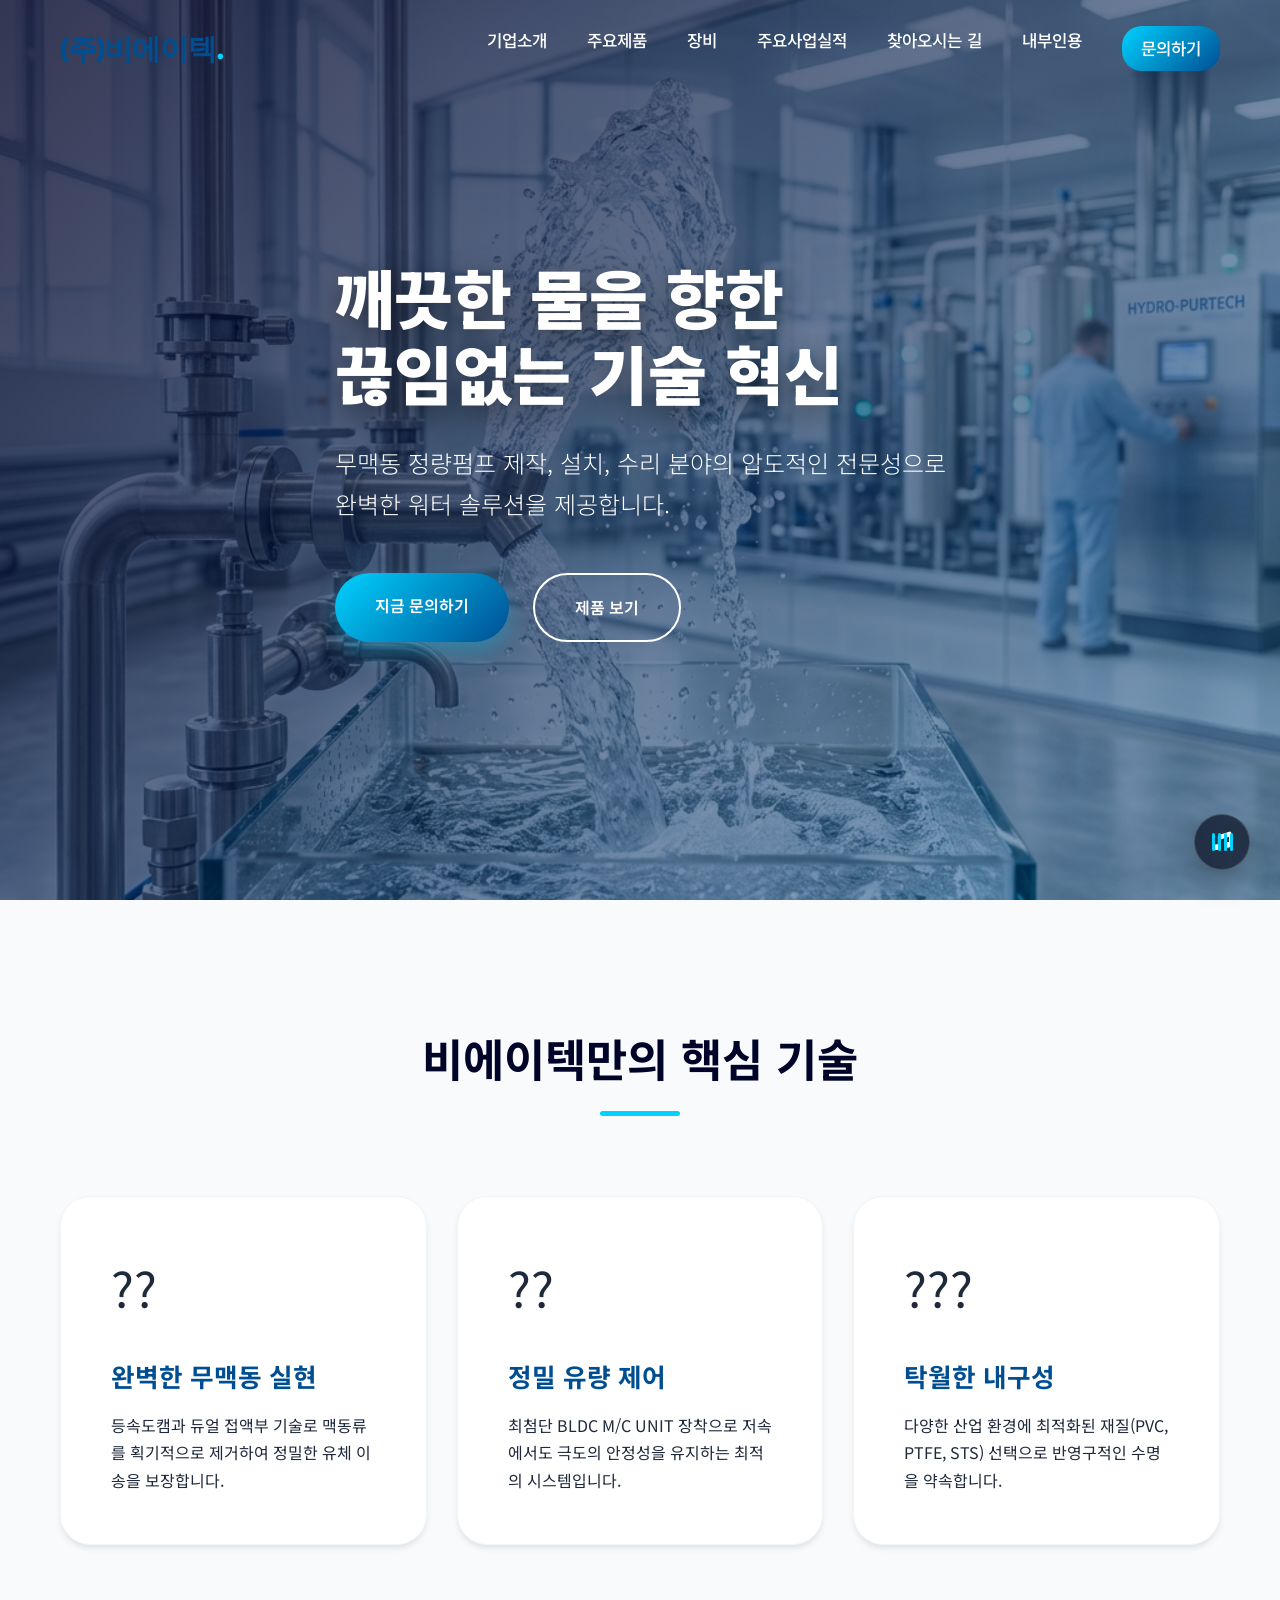
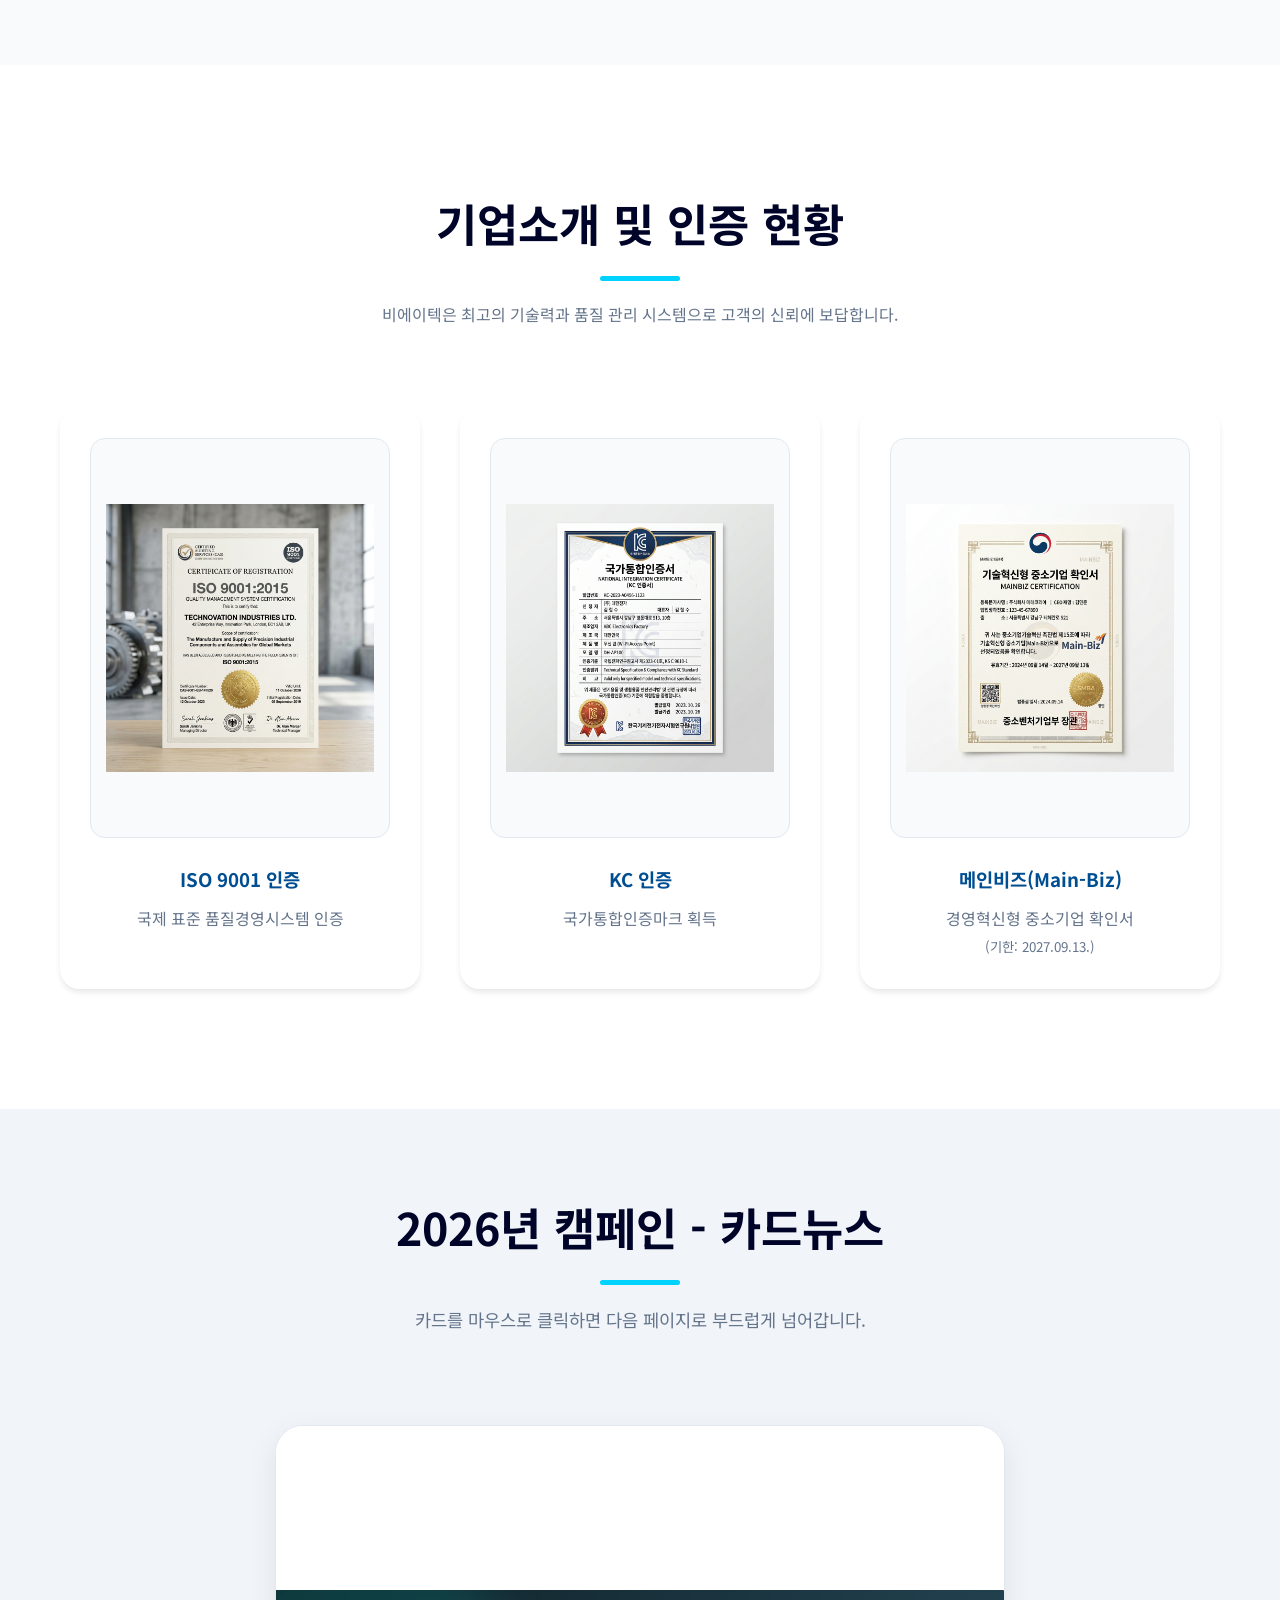
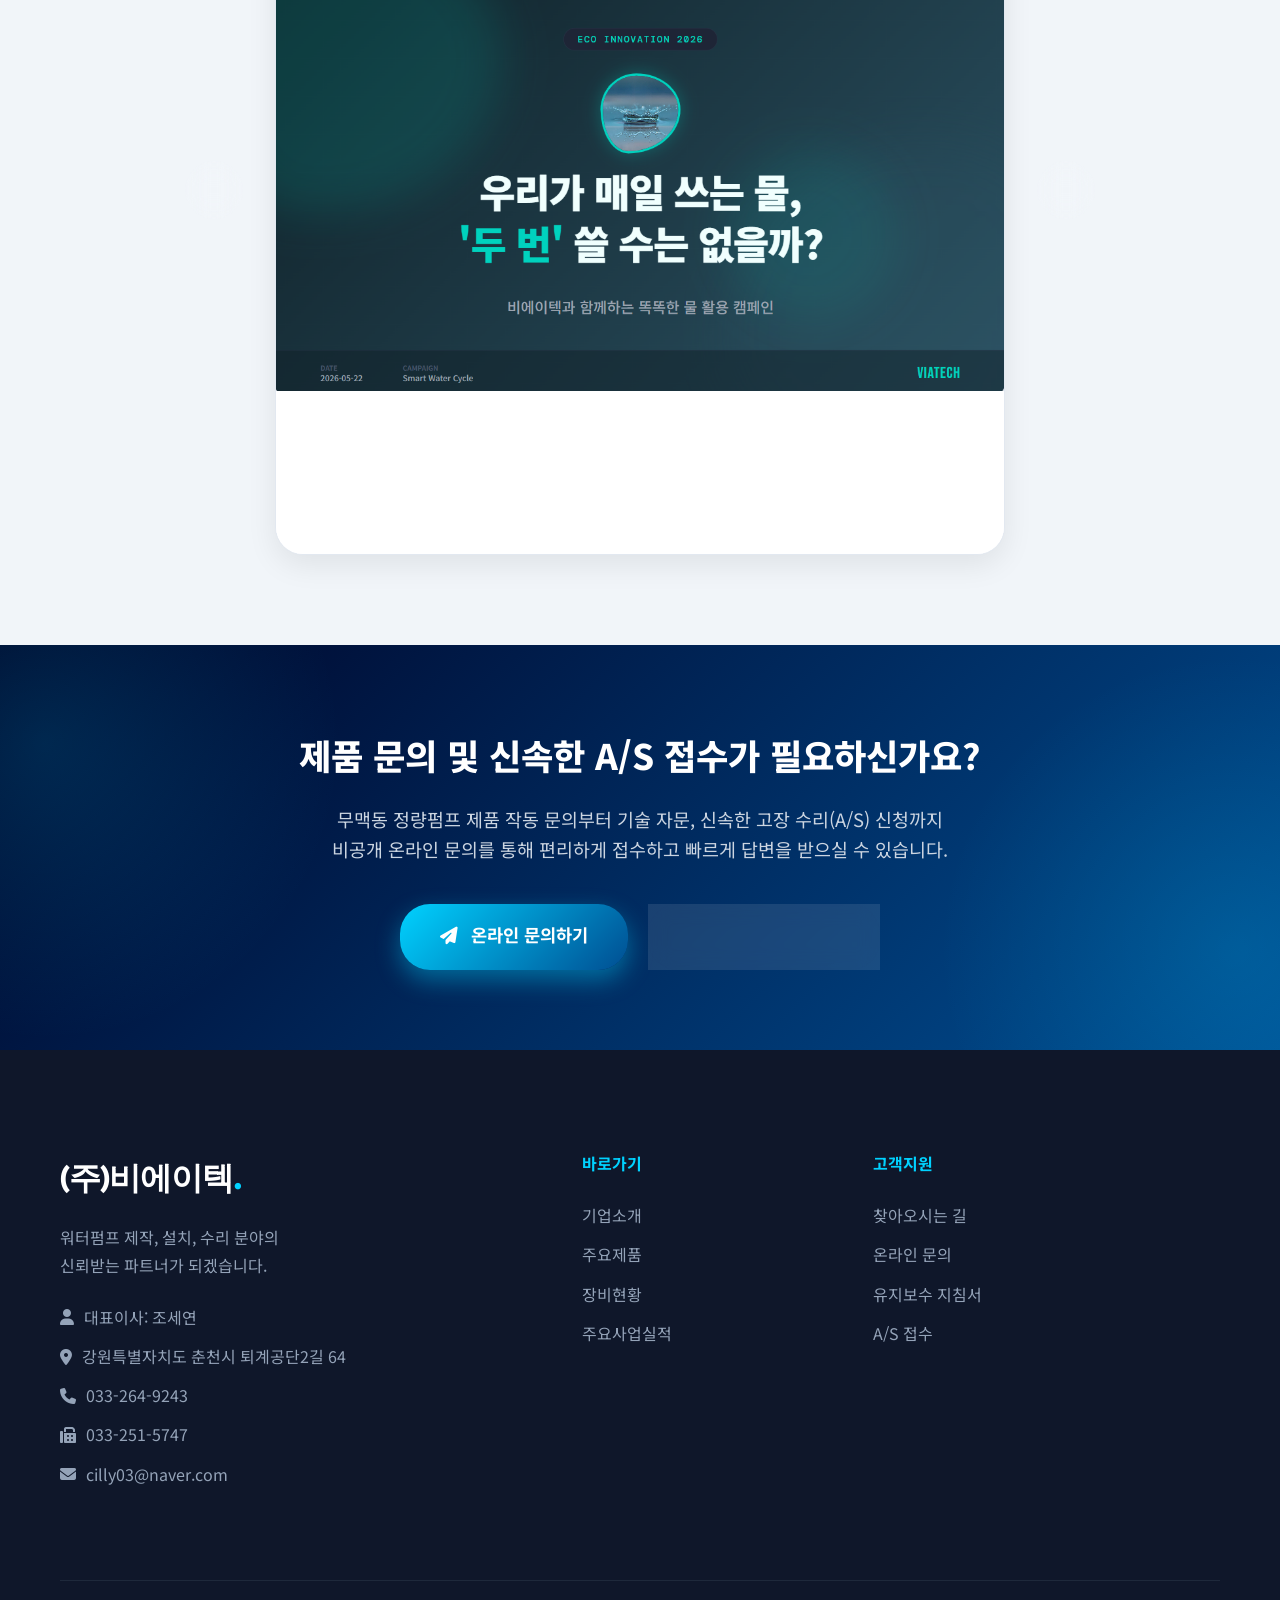
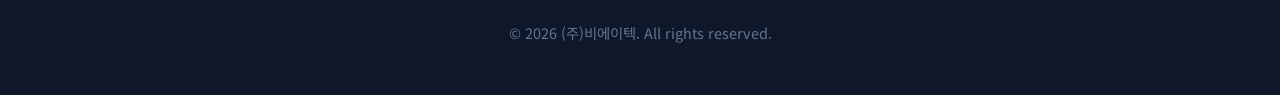
==== commit 4a3adce5: "홈페이지를 수정해줘" ====
--- a/index.html
+++ b/index.html
@@ -2,6 +2,7 @@
 <html lang="ko">
 <head>
     <meta charset="UTF-8">
+    </head>
     <meta name="viewport" content="width=device-width, initial-scale=1.0">
     <title>(주)비에이텍 - 워터펌프 제작·설치·수리 전문기업</title>
     <meta name="description" content="(주)비에이텍은 무맥동 정량펌프 전문 제작 및 유지보수 기업입니다.">
@@ -16,12 +17,13 @@
         <div class="container nav-content">
             <a href="index.html" class="logo">(주)비에이텍<span>.</span></a>
             <ul class="nav-links">
-                <li><a href="#certifications">기업소개</a></li>
+                <li><a href="intro.html">기업소개</a></li>
                 <li><a href="product.html">주요제품</a></li>
                 <li><a href="equipment.html">장비</a></li>
-                <li><a href="sales_history.html">업력</a></li>
+                <li><a href="records.html">주요사업실적</a></li>
                 <li><a href="map.html">찾아오시는 길</a></li>
-                <li><a href="inquiry.html">문의</a></li>
+                <li><a href="internal.html">내부인용</a></li>
+                <li><a href="inquiry.html" class="btn" style="padding: 0.5rem 1.2rem; background: linear-gradient(135deg, var(--secondary), var(--primary)); color: white; border-radius: 20px;">문의하기</a></li>
             </ul>
         </div>
     </nav>
@@ -50,17 +52,17 @@
             </div>
             <div class="features-grid">
                 <div class="feature-card reveal">
-                    <span class="feature-icon">💧</span>
+                    <span class="feature-icon">??</span>
                     <h3>완벽한 무맥동 실현</h3>
                     <p>등속도캠과 듀얼 접액부 기술로 맥동류를 획기적으로 제거하여 정밀한 유체 이송을 보장합니다.</p>
                 </div>
                 <div class="feature-card reveal">
-                    <span class="feature-icon">⚙️</span>
+                    <span class="feature-icon">??</span>
                     <h3>정밀 유량 제어</h3>
                     <p>최첨단 BLDC M/C UNIT 장착으로 저속에서도 극도의 안정성을 유지하는 최적의 시스템입니다.</p>
                 </div>
                 <div class="feature-card reveal">
-                    <span class="feature-icon">🛡️</span>
+                    <span class="feature-icon">???</span>
                     <h3>탁월한 내구성</h3>
                     <p>다양한 산업 환경에 최적화된 재질(PVC, PTFE, STS) 선택으로 반영구적인 수명을 약속합니다.</p>
                 </div>
@@ -102,101 +104,60 @@
         </div>
     </section>
 
-    <!-- Product Table Section -->
-    <section id="products" class="section" style="background-color: #f1f5f9;">
+
+    <!-- Campaign 2026 Section -->
+    <section id="campaign" class="section" style="background-color: #f1f5f9; padding: 80px 0;">
         <div class="container">
             <div class="section-header reveal">
-                <h2>주요 제품 라인업 (PKD Series)</h2>
+                <h2>2026년 캠페인 - 카드뉴스</h2>
                 <div class="divider"></div>
-            </div>
-            <div class="table-container reveal">
-                <table>
-                    <thead>
-                        <tr>
-                            <th>모델명</th>
-                            <th>최대토출량 (mL/min)</th>
-                            <th>최고토출압 (bar)</th>
-                            <th>모터 사양</th>
-                            <th>접속 규격</th>
-                        </tr>
-                    </thead>
-                    <tbody>
-                        <tr>
-                            <td>PKD-500 ~ 521</td>
-                            <td>61 ~ 2,100</td>
-                            <td>5 ~ 10</td>
-                            <td>0.55KW (BLDC)</td>
-                            <td>KS 10K 15A</td>
-                        </tr>
-                        <tr>
-                            <td>PKD-102 ~ 702</td>
-                            <td>4,100 ~ 14,900</td>
-                            <td>3 ~ 5</td>
-                            <td>0.75KW (BLDC)</td>
-                            <td>KS 10K 25A</td>
-                        </tr>
-                        <tr>
-                            <td>PKD-143 ~ 203</td>
-                            <td>11,200 ~ 24,000</td>
-                            <td>3 ~ 5</td>
-                            <td>1.5KW (BLDC)</td>
-                            <td>KS 10K 40A</td>
-                        </tr>
-                        <tr>
-                            <td>PKD-243 ~ 813</td>
-                            <td>24,000 ~ 60,000</td>
-                            <td>3 ~ 10</td>
-                            <td>2.0KW (BLDC)</td>
-                            <td>KS 10K 50A</td>
-                        </tr>
-                    </tbody>
-                </table>
-            </div>
-    </section>
-
-    <!-- Card News Section -->
-    <section id="card-news" class="section card-news-section" style="background-color: #ffffff;">
-        <div class="container">
-            <div class="section-header reveal">
-                <h2>2026 캠페인 카드뉴스</h2>
-                <div class="divider"></div>
+                <p style="margin-top: 20px; color: var(--text-muted); font-size: 1.1rem;">
+                    카드를 마우스로 클릭하면 다음 페이지로 부드럽게 넘어갑니다.
+                </p>
             </div>
             
-            <div class="card-news-slider-wrapper reveal">
-                <button class="slider-arrow-btn prev" id="pdf-prev" aria-label="이전 페이지">
-                    <i class="fas fa-chevron-left"></i>
-                </button>
-                
-                <div class="slider-viewport" id="pdf-viewport">
-                    <div class="pdf-slides-track" id="pdf-track">
-                        <div class="pdf-slide">
-                            <img src="카드뉴스1.png" alt="카드뉴스 1">
-                        </div>
-                        <div class="pdf-slide">
-                            <img src="카드뉴스2.png" alt="카드뉴스 2">
-                        </div>
-                        <div class="pdf-slide">
-                            <img src="카드뉴스3.png" alt="카드뉴스 3">
-                        </div>
-                        <div class="pdf-slide">
-                            <img src="카드뉴스４.png" alt="카드뉴스 4">
-                        </div>
-                        <div class="pdf-slide">
-                            <img src="카드뉴스5.png" alt="카드뉴스 5">
-                        </div>
-                        <div class="pdf-slide">
-                            <img src="카드뉴스６.png" alt="카드뉴스 6">
-                        </div>
-                    </div>
-                </div>
-                
-                <button class="slider-arrow-btn next" id="pdf-next" aria-label="다음 페이지">
-                    <i class="fas fa-chevron-right"></i>
-                </button>
-            </div>
-            
-            <div class="card-news-info reveal">
-                <span class="page-indicator"><span id="pdf-page-num">1</span> / <span id="pdf-page-count">6</span></span>
+            <!-- Premium Card News Viewport -->
+            <div class="card-news-viewport reveal">
+                <!-- Slider Wrapper -->
+                <div class="card-news-slider" id="pdf-slider">
+                    <!-- Dynamic canvas pages will be appended here by script.js -->
+                    <div class="slider-loading" id="slider-loading">
+                        <div class="spinner"></div>
+                        <p>카드뉴스를 불러오는 중입니다...</p>
+                    </div>
+                </div>
+
+                <!-- Slider Navigation Controls -->
+                <button class="slider-nav prev" id="slider-prev" title="이전 페이지"><i class="fas fa-chevron-left"></i></button>
+                <button class="slider-nav next" id="slider-next" title="다음 페이지"><i class="fas fa-chevron-right"></i></button>
+
+                <!-- Page Progress indicator badge -->
+                <div class="slider-pagination">
+                    <span class="page-badge" id="page-indicator">0 / 0</span>
+                </div>
+            </div>
+        </div>
+    </section>
+
+    <!-- Quick Inquiry Link Section -->
+    <section class="section" style="background: linear-gradient(135deg, #000428, #004e92); color: white; padding: 80px 0; text-align: center; position: relative; overflow: hidden;">
+        <!-- Glowing background shapes -->
+        <div style="position: absolute; top: -50%; left: -20%; width: 600px; height: 600px; background: radial-gradient(circle, rgba(0, 210, 255, 0.15) 0%, transparent 70%); pointer-events: none;"></div>
+        <div style="position: absolute; bottom: -50%; right: -20%; width: 600px; height: 600px; background: radial-gradient(circle, rgba(0, 210, 255, 0.15) 0%, transparent 70%); pointer-events: none;"></div>
+        
+        <div class="container reveal">
+            <h2 style="font-size: 2.2rem; font-weight: 800; margin-bottom: 20px; color: white;">제품 문의 및 신속한 A/S 접수가 필요하신가요?</h2>
+            <p style="font-size: 1.15rem; color: #cbd5e1; max-width: 700px; margin: 0 auto 40px; line-height: 1.6;">
+                무맥동 정량펌프 제품 작동 문의부터 기술 자문, 신속한 고장 수리(A/S) 신청까지<br>
+                비공개 온라인 문의를 통해 편리하게 접수하고 빠르게 답변을 받으실 수 있습니다.
+            </p>
+            <div style="display: flex; justify-content: center; gap: 20px; flex-wrap: wrap;">
+                <a href="inquiry.html" class="btn" style="padding: 1rem 2.5rem; font-size: 1.1rem; font-weight: 700; background: linear-gradient(135deg, var(--secondary), var(--primary)); color: white; border-radius: 30px; box-shadow: 0 10px 25px rgba(0, 210, 255, 0.4); transition: transform 0.3s ease;">
+                    <i class="fas fa-paper-plane" style="margin-right: 8px;"></i> 온라인 문의하기
+                </a>
+                <a href="tel:033-264-9243" class="btn" style="padding: 1rem 2.5rem; font-size: 1.1rem; font-weight: 700; background: rgba(255, 255, 255, 0.1); border: 2px solid white; color: white; border-radius: 30px; backdrop-filter: blur(10px); transition: transform 0.3s ease;">
+                    <i class="fas fa-phone-alt" style="margin-right: 8px;"></i> 전화로 문의하기
+                </a>
             </div>
         </div>
     </section>
@@ -209,10 +170,11 @@
                     <h3 class="logo">(주)비에이텍<span>.</span></h3>
                     <p style="margin-bottom: 25px; color: #94a3b8;">워터펌프 제작, 설치, 수리 분야의<br>신뢰받는 파트너가 되겠습니다.</p>
                     <div class="footer-info">
-                        <p><i class="fas fa-map-marker-alt"></i> 춘천시 퇴계로 1번지</p>
-                        <p><i class="fas fa-phone"></i> 033-248-1111</p>
-                        <p><i class="fas fa-fax"></i> 033-248-1234</p>
-                        <p><i class="fas fa-envelope"></i> aaa@naver.com</p>
+                        <p><i class="fas fa-user"></i> 대표이사: 조세연</p>
+                        <p><i class="fas fa-map-marker-alt"></i> 강원특별자치도 춘천시 퇴계공단2길 64</p>
+                        <p><i class="fas fa-phone"></i> 033-264-9243</p>
+                        <p><i class="fas fa-fax"></i> 033-251-5747</p>
+                        <p><i class="fas fa-envelope"></i> cilly03@naver.com</p>
                     </div>
                 </div>
                 <div class="footer-links">
@@ -221,7 +183,7 @@
                         <li><a href="intro.html">기업소개</a></li>
                         <li><a href="product.html">주요제품</a></li>
                         <li><a href="equipment.html">장비현황</a></li>
-                        <li><a href="sales_history.html">주요업력</a></li>
+                        <li><a href="records.html">주요사업실적</a></li>
                     </ul>
                 </div>
                 <div class="footer-links">
@@ -229,8 +191,8 @@
                     <ul>
                         <li><a href="map.html">찾아오시는 길</a></li>
                         <li><a href="inquiry.html">온라인 문의</a></li>
-                        <li><a href="#">유지보수 지침서</a></li>
-                        <li><a href="#">A/S 접수</a></li>
+                        <li><a href="equipment.html">유지보수 지침서</a></li>
+                        <li><a href="inquiry.html">A/S 접수</a></li>
                     </ul>
                 </div>
             </div>
@@ -239,7 +201,24 @@
             </div>
         </div>
     </footer>
+
+    <!-- Background Music Player -->
+    <audio id="bg-audio" src="배경음악.mp3" loop></audio>
+    
+    <!-- Floating Music Toggle Button -->
+    <div id="music-toggle" class="music-btn" title="배경음악 켜기/끄기">
+        <div class="music-waves">
+            <span class="stroke"></span>
+            <span class="stroke"></span>
+            <span class="stroke"></span>
+            <span class="stroke"></span>
+        </div>
+        <i class="fas fa-music music-icon"></i>
+    </div>
 
     <script src="script.js"></script>
 </body>
 </html>
+
+
+
--- a/index.css
+++ b/index.css
@@ -408,432 +408,3319 @@
     transform: translateY(0);
 }
 
+/* --- Sub Hero Section (For sub-pages) --- */
+.sub-hero {
+    height: 40vh;
+    min-height: 300px;
+    display: flex;
+    align-items: center;
+    position: relative;
+    background: var(--primary-dark);
+    color: white;
+    overflow: hidden;
+    padding-top: 80px; /* Accounts for fixed navbar */
+}
+
+.sub-hero-overlay {
+    position: absolute;
+    top: 0;
+    left: 0;
+    width: 100%;
+    height: 100%;
+    background: linear-gradient(135deg, rgba(0, 4, 40, 0.9) 0%, rgba(0, 78, 146, 0.7) 100%);
+    z-index: 1;
+}
+
+.sub-hero-content {
+    position: relative;
+    z-index: 2;
+    max-width: 800px;
+}
+
+.sub-hero h1 {
+    font-size: 3rem;
+    font-weight: 900;
+    line-height: 1.2;
+    margin-bottom: 1rem;
+    text-shadow: 0 10px 20px rgba(0,0,0,0.3);
+}
+
+.sub-hero p {
+    font-size: 1.2rem;
+    font-weight: 300;
+    opacity: 0.9;
+}
+
+/* --- Equipment Layout --- */
+.equipment-layout {
+    display: grid;
+    grid-template-columns: 1.2fr 1.8fr;
+    gap: 60px;
+    align-items: flex-start;
+}
+
+/* --- Book Mockup (3D tactile look) --- */
+.book-container {
+    perspective: 1000px;
+    display: flex;
+    flex-direction: column;
+    align-items: center;
+    justify-content: center;
+}
+
+.book-mockup {
+    position: relative;
+    width: 100%;
+    max-width: 380px;
+    aspect-ratio: 1 / 1.414; /* Standard A4 ratio */
+    border-radius: 4px 15px 15px 4px;
+    box-shadow: 
+        5px 5px 20px rgba(0, 0, 0, 0.2),
+        15px 15px 40px rgba(0, 0, 0, 0.15),
+        -2px 0px 5px rgba(255, 255, 255, 0.2) inset;
+    background: #fff;
+    transform: rotateY(-10deg) rotateX(5deg);
+    transform-style: preserve-3d;
+    transition: transform 0.6s cubic-bezier(0.4, 0, 0.2, 1), box-shadow 0.6s ease;
+    overflow: hidden;
+}
+
+.book-mockup::before {
+    content: '';
+    position: absolute;
+    top: 0;
+    left: 0;
+    width: 15px;
+    height: 100%;
+    background: linear-gradient(to right, rgba(0,0,0,0.15) 0%, rgba(0,0,0,0.0) 100%);
+    z-index: 5;
+}
+
+.book-mockup::after {
+    content: '';
+    position: absolute;
+    top: 0;
+    left: 15px;
+    width: 1px;
+    height: 100%;
+    background: rgba(255, 255, 255, 0.15);
+    z-index: 5;
+}
+
+.book-mockup:hover {
+    transform: rotateY(-2deg) rotateX(2deg) translateY(-8px);
+    box-shadow: 
+        10px 15px 35px rgba(0, 4, 40, 0.3),
+        25px 30px 60px rgba(0, 0, 0, 0.2);
+}
+
+.book-mockup img {
+    width: 100%;
+    height: 100%;
+    object-fit: cover;
+    display: block;
+}
+
+/* --- Download Action Block --- */
+.download-action-area {
+    margin-top: 30px;
+    text-align: center;
+    width: 100%;
+    max-width: 380px;
+}
+
+.btn-download {
+    display: inline-flex;
+    align-items: center;
+    justify-content: center;
+    gap: 12px;
+    width: 100%;
+    padding: 1.2rem 2rem;
+    font-size: 1.1rem;
+    font-weight: 700;
+    border-radius: 50px;
+    background: linear-gradient(135deg, var(--secondary), var(--primary));
+    color: white;
+    text-decoration: none;
+    box-shadow: 0 10px 25px rgba(0, 210, 255, 0.25);
+    transition: var(--transition);
+    position: relative;
+    overflow: hidden;
+}
+
+.btn-download::before {
+    content: '';
+    position: absolute;
+    top: 0;
+    left: -100%;
+    width: 100%;
+    height: 100%;
+    background: linear-gradient(
+        90deg,
+        transparent,
+        rgba(255, 255, 255, 0.2),
+        transparent
+    );
+    transition: 0.5s;
+}
+
+.btn-download:hover::before {
+    left: 100%;
+}
+
+.btn-download:hover {
+    transform: translateY(-5px);
+    box-shadow: 0 15px 30px rgba(0, 210, 255, 0.4);
+}
+
+.btn-download i {
+    font-size: 1.3rem;
+    animation: bounce 2s infinite;
+}
+
+@keyframes bounce {
+    0%, 100% { transform: translateY(0); }
+    50% { transform: translateY(4px); }
+}
+
+.file-spec {
+    display: flex;
+    justify-content: center;
+    gap: 20px;
+    margin-top: 15px;
+    font-size: 0.9rem;
+    color: var(--text-muted);
+}
+
+.file-spec span {
+    display: flex;
+    align-items: center;
+    gap: 5px;
+}
+
+/* --- Info Details --- */
+.manual-details {
+    padding-left: 20px;
+}
+
+.manual-details h2 {
+    font-size: 2.5rem;
+    color: var(--primary-dark);
+    margin-bottom: 20px;
+    line-height: 1.3;
+}
+
+.manual-details .intro-text {
+    font-size: 1.15rem;
+    color: var(--text-main);
+    margin-bottom: 30px;
+    line-height: 1.8;
+}
+
+.manual-meta-grid {
+    display: grid;
+    grid-template-columns: repeat(auto-fit, minmax(220px, 1fr));
+    gap: 20px;
+    margin-bottom: 40px;
+}
+
+.meta-card {
+    background: white;
+    padding: 20px 25px;
+    border-radius: 20px;
+    border: 1px solid #f1f5f9;
+    box-shadow: var(--shadow-sm);
+    transition: var(--transition);
+}
+
+.meta-card:hover {
+    box-shadow: var(--shadow-lg);
+    transform: translateY(-3px);
+}
+
+.meta-card h4 {
+    font-size: 1rem;
+    color: var(--primary);
+    margin-bottom: 8px;
+    display: flex;
+    align-items: center;
+    gap: 8px;
+}
+
+.meta-card p {
+    font-size: 1.05rem;
+    font-weight: 500;
+    color: var(--text-main);
+}
+
+/* --- Quick Preview Outline --- */
+.preview-outline {
+    background: white;
+    border-radius: 24px;
+    border: 1px solid #f1f5f9;
+    box-shadow: var(--shadow-sm);
+    padding: 35px;
+}
+
+.preview-outline h3 {
+    font-size: 1.4rem;
+    color: var(--primary-dark);
+    margin-bottom: 20px;
+    border-left: 4px solid var(--secondary);
+    padding-left: 12px;
+}
+
+.outline-list {
+    list-style: none;
+}
+
+.outline-list li {
+    display: flex;
+    align-items: flex-start;
+    gap: 12px;
+    padding: 12px 0;
+    border-bottom: 1px solid #f1f5f9;
+    font-size: 1rem;
+}
+
+.outline-list li:last-child {
+    border-bottom: none;
+    padding-bottom: 0;
+}
+
+.outline-list li i {
+    color: var(--secondary);
+    margin-top: 4px;
+}
+
+.outline-list li span {
+    font-weight: 600;
+    color: var(--primary);
+    min-width: 70px;
+    display: inline-block;
+}
+
+/* --- Brochure Styles --- */
+.brochure-container {
+    display: flex;
+    flex-direction: column;
+    align-items: center;
+    justify-content: center;
+    max-width: 1100px;
+    margin: 0 auto;
+    background: white;
+    padding: 50px;
+    border-radius: 30px;
+    box-shadow: var(--shadow-sm);
+    border: 1px solid #f1f5f9;
+}
+
+.brochure-wrapper {
+    position: relative;
+    width: 100%;
+    border-radius: 16px;
+    overflow: hidden;
+    box-shadow: 0 10px 30px rgba(0, 0, 0, 0.08);
+    border: 1px solid #e2e8f0;
+    margin-bottom: 30px;
+    transition: var(--transition);
+}
+
+.brochure-wrapper:hover {
+    box-shadow: 0 15px 45px rgba(0, 4, 40, 0.12);
+    transform: translateY(-5px);
+}
+
+.brochure-wrapper img {
+    width: 100%;
+    height: auto;
+    display: block;
+    object-fit: contain;
+}
+
+.brochure-info {
+    text-align: center;
+    margin-bottom: 30px;
+    max-width: 800px;
+}
+
+.brochure-info h2 {
+    font-size: 2.2rem;
+    color: var(--primary-dark);
+    margin-bottom: 15px;
+}
+
+.brochure-info p {
+    color: var(--text-muted);
+    font-size: 1.1rem;
+    line-height: 1.6;
+}
+
+/* --- Floating Music Button & Waves --- */
+.music-btn {
+    position: fixed;
+    bottom: 30px;
+    right: 30px;
+    width: 56px;
+    height: 56px;
+    background: rgba(15, 23, 42, 0.75);
+    backdrop-filter: blur(10px);
+    -webkit-backdrop-filter: blur(10px);
+    border: 1px solid rgba(255, 255, 255, 0.15);
+    border-radius: 50%;
+    display: flex;
+    align-items: center;
+    justify-content: center;
+    cursor: pointer;
+    z-index: 9999;
+    box-shadow: 0 10px 30px rgba(0, 0, 0, 0.3);
+    transition: all 0.3s cubic-bezier(0.4, 0, 0.2, 1);
+}
+
+.music-btn:hover {
+    transform: scale(1.1) translateY(-3px);
+    background: rgba(15, 23, 42, 0.9);
+    border-color: var(--secondary);
+    box-shadow: 0 15px 35px rgba(0, 210, 255, 0.4);
+}
+
+.music-icon {
+    color: white;
+    font-size: 1.15rem;
+    transition: all 0.3s ease;
+}
+
+.music-waves {
+    display: flex;
+    justify-content: center;
+    align-items: flex-end;
+    gap: 3px;
+    height: 18px;
+    position: absolute;
+    opacity: 0;
+    transition: all 0.3s ease;
+}
+
+.music-waves .stroke {
+    background: var(--secondary);
+    height: 100%;
+    width: 3px;
+    border-radius: 50px;
+    animation: wave-anim 1.2s ease-in-out infinite;
+}
+
+.music-waves .stroke:nth-child(2) {
+    animation-delay: 0.3s;
+}
+
+.music-waves .stroke:nth-child(3) {
+    animation-delay: 0.6s;
+}
+
+.music-waves .stroke:nth-child(4) {
+    animation-delay: 0.1s;
+}
+
+/* Active State: Playing Music */
+.music-btn.playing .music-icon {
+    opacity: 0;
+    transform: scale(0.5);
+}
+
+.music-btn.playing .music-waves {
+    opacity: 1;
+}
+
+@keyframes wave-anim {
+    0%, 100% {
+        height: 4px;
+    }
+    50% {
+        height: 18px;
+    }
+}
+
+/* --- Video Player Styles --- */
+.video-container {
+    display: flex;
+    flex-direction: column;
+    align-items: center;
+    justify-content: center;
+    max-width: 1100px;
+    margin: 0 auto;
+    background: white;
+    padding: 50px;
+    border-radius: 30px;
+    box-shadow: var(--shadow-sm);
+    border: 1px solid #f1f5f9;
+}
+
+.video-wrapper {
+    position: relative;
+    width: 100%;
+    aspect-ratio: 16 / 9;
+    border-radius: 16px;
+    overflow: hidden;
+    box-shadow: 0 15px 35px rgba(0, 4, 40, 0.1);
+    border: 1px solid #e2e8f0;
+    margin-bottom: 25px;
+    background: #000;
+    transition: var(--transition);
+}
+
+.video-wrapper:hover {
+    box-shadow: 0 20px 50px rgba(0, 78, 146, 0.2);
+    transform: translateY(-3px);
+}
+
+.video-wrapper video {
+    width: 100%;
+    height: 100%;
+    display: block;
+    object-fit: contain;
+}
+
+.video-info {
+    text-align: center;
+    margin-bottom: 30px;
+    max-width: 800px;
+}
+
+.video-info h2 {
+    font-size: 2.2rem;
+    color: var(--primary-dark);
+    margin-bottom: 15px;
+}
+
+.video-info p {
+    color: var(--text-muted);
+    font-size: 1.1rem;
+    line-height: 1.6;
+}
+
+/* Page Section Separator */
+.section-separator {
+    width: 100%;
+    max-width: 1100px;
+    margin: 60px auto;
+    height: 1px;
+    background: linear-gradient(90deg, transparent, #e2e8f0, transparent);
+}
+
+/* --- Timeline Styles --- */
+.history-container {
+    display: flex;
+    flex-direction: column;
+    align-items: center;
+    justify-content: center;
+    max-width: 1100px;
+    margin: 0 auto;
+    background: white;
+    padding: 50px;
+    border-radius: 30px;
+    box-shadow: var(--shadow-sm);
+    border: 1px solid #f1f5f9;
+}
+
+.history-info {
+    text-align: center;
+    margin-bottom: 40px;
+    max-width: 800px;
+}
+
+.history-info h2 {
+    font-size: 2.2rem;
+    color: var(--primary-dark);
+    margin-bottom: 15px;
+}
+
+.history-info p {
+    color: var(--text-muted);
+    font-size: 1.1rem;
+    line-height: 1.6;
+}
+
+.timeline {
+    position: relative;
+    width: 100%;
+    max-width: 800px;
+    margin: 0 auto;
+    padding-left: 30px;
+}
+
+.timeline-line {
+    position: absolute;
+    top: 10px;
+    bottom: 10px;
+    left: 8px;
+    width: 3px;
+    background: linear-gradient(to bottom, var(--secondary), var(--primary), var(--accent));
+    border-radius: 10px;
+}
+
+.timeline-item {
+    position: relative;
+    margin-bottom: 45px;
+    display: grid;
+    grid-template-columns: 180px 1fr;
+    gap: 30px;
+    align-items: start;
+}
+
+.timeline-item:last-child {
+    margin-bottom: 0;
+}
+
+.timeline-dot {
+    position: absolute;
+    left: -28px;
+    top: 6px;
+    width: 16px;
+    height: 16px;
+    border-radius: 50%;
+    background: white;
+    border: 4px solid var(--secondary);
+    box-shadow: 0 0 10px rgba(0, 210, 255, 0.5);
+    z-index: 10;
+    transition: var(--transition);
+}
+
+.timeline-item:hover .timeline-dot {
+    transform: scale(1.3);
+    border-color: var(--primary);
+    box-shadow: 0 0 15px rgba(0, 78, 146, 0.8);
+}
+
+.timeline-date {
+    font-size: 1.25rem;
+    font-weight: 700;
+    color: var(--primary);
+    padding-top: 2px;
+}
+
+.timeline-content {
+    background: #f8fafc;
+    padding: 20px 25px;
+    border-radius: 18px;
+    border: 1px solid #f1f5f9;
+    box-shadow: var(--shadow-sm);
+    transition: var(--transition);
+}
+
+.timeline-item:hover .timeline-content {
+    transform: translateX(10px);
+    box-shadow: var(--shadow-lg);
+    background: white;
+    border-color: rgba(0, 210, 255, 0.2);
+}
+
+.timeline-content h3 {
+    font-size: 1.2rem;
+    color: var(--primary-dark);
+    margin-bottom: 8px;
+}
+
+.timeline-content p {
+    color: var(--text-muted);
+    font-size: 0.95rem;
+    line-height: 1.6;
+}
+
 /* Responsive */
 @media (max-width: 1024px) {
     .footer-grid { grid-template-columns: 1fr 1fr; }
 }
 
+@media (max-width: 992px) {
+    .equipment-layout {
+        grid-template-columns: 1fr;
+        gap: 50px;
+    }
+    .book-container {
+        margin: 0 auto;
+    }
+    .manual-details {
+        padding-left: 0;
+    }
+    .brochure-container, .video-container, .history-container {
+        padding: 25px;
+    }
+}
+
 @media (max-width: 768px) {
     .hero h1 { font-size: 2.5rem; }
+    .sub-hero h1 { font-size: 2.2rem; }
     .nav-links { display: none; }
     .footer-grid { grid-template-columns: 1fr; }
-}
-
-/* --- Floating Music Toggle Styles --- */
-.music-toggle {
-    position: fixed;
-    bottom: 30px;
-    right: 30px;
-    width: 55px;
-    height: 55px;
-    border-radius: 50%;
-    background: rgba(0, 78, 146, 0.8);
-    backdrop-filter: blur(8px);
-    -webkit-backdrop-filter: blur(8px);
-    border: 1px solid rgba(0, 210, 255, 0.3);
-    color: white;
-    font-size: 1.3rem;
-    cursor: pointer;
-    display: flex;
-    align-items: center;
-    justify-content: center;
-    z-index: 9999;
-    box-shadow: 0 8px 25px rgba(0, 78, 146, 0.3);
-    transition: all 0.4s cubic-bezier(0.175, 0.885, 0.32, 1.275);
-}
-
-.music-toggle:hover {
-    transform: scale(1.1);
-    background: rgba(0, 78, 146, 0.95);
-    border-color: rgba(0, 210, 255, 0.6);
-    box-shadow: 0 10px 30px rgba(0, 210, 255, 0.5);
-}
-
-.music-toggle:active {
-    transform: scale(0.95);
-}
-
-/* Muted State */
-.music-toggle.paused {
-    background: rgba(30, 41, 59, 0.8);
-    border-color: rgba(148, 163, 184, 0.3);
-    box-shadow: 0 4px 15px rgba(0, 0, 0, 0.25);
-}
-
-.music-toggle.paused .music-icon {
-    color: rgba(255, 255, 255, 0.6);
-}
-
-/* Concentric Pulse Waves */
-.music-toggle .pulse-wave {
-    position: absolute;
-    top: -1px;
-    left: -1px;
-    right: -1px;
-    bottom: -1px;
-    border-radius: 50%;
-    border: 1.5px solid rgba(0, 210, 255, 0.6);
-    opacity: 0;
-    z-index: -1;
-    pointer-events: none;
-}
-
-.music-toggle.playing .pulse-wave {
-    animation: pulsePlay 2.4s cubic-bezier(0.25, 0, 0, 1) infinite;
-}
-
-.music-toggle.playing .wave-2 {
-    animation-delay: 1.2s;
-}
-
-@keyframes pulsePlay {
-    0% {
-        transform: scale(1);
-        opacity: 0.8;
-    }
-    100% {
-        transform: scale(1.6);
-        opacity: 0;
-    }
-}
-
-/* Mobile Responsiveness for Controller */
-@media (max-width: 768px) {
-    .music-toggle {
+    .music-btn {
         bottom: 20px;
         right: 20px;
         width: 48px;
         height: 48px;
-        font-size: 1.1rem;
-    }
-}
-
-/* --- Splash Screen Styles --- */
-.splash-overlay {
-    position: fixed;
-    top: 0;
-    left: 0;
-    width: 100vw;
-    height: 100vh;
-    background: linear-gradient(135deg, rgba(0, 4, 40, 0.9) 0%, rgba(0, 78, 146, 0.9) 100%);
-    backdrop-filter: blur(20px);
-    -webkit-backdrop-filter: blur(20px);
-    z-index: 10000;
-    display: flex;
-    align-items: center;
-    justify-content: center;
-    transition: opacity 0.8s cubic-bezier(0.4, 0, 0.2, 1), visibility 0.8s;
-}
-
-.splash-overlay.fade-out {
-    opacity: 0;
-    visibility: hidden;
-    pointer-events: none;
-}
-
-.splash-content {
-    text-align: center;
-    color: white;
-    padding: 3rem;
-    border-radius: 30px;
-    background: rgba(255, 255, 255, 0.05);
-    border: 1px solid rgba(255, 255, 255, 0.1);
-    box-shadow: 0 20px 50px rgba(0, 0, 0, 0.3);
-    max-width: 500px;
-    width: 90%;
-    transform: translateY(0);
-    transition: transform 0.8s cubic-bezier(0.34, 1.56, 0.64, 1);
-}
-
-.splash-overlay.fade-out .splash-content {
-    transform: translateY(-50px);
-}
-
-.splash-logo {
-    font-family: 'Outfit', sans-serif;
-    font-size: 2.8rem;
-    font-weight: 800;
-    color: white;
-    margin-bottom: 0.5rem;
-    letter-spacing: -1px;
-}
-
-.splash-logo span {
-    color: #00d2ff;
-}
-
-.splash-subtitle {
-    font-size: 1.1rem;
-    color: rgba(255, 255, 255, 0.7);
-    margin-bottom: 0px;
-    font-weight: 300;
-}
-
-.splash-btn-group {
-    display: flex;
-    align-items: center;
+    }
+    .music-waves {
+        height: 14px;
+    }
+    @keyframes wave-anim {
+        0%, 100% { height: 3px; }
+        50% { height: 14px; }
+    }
+    .timeline-item {
+        grid-template-columns: 1fr;
+        gap: 8px;
+        margin-bottom: 35px;
+    }
+    .timeline-date {
+        font-size: 1.15rem;
+        padding-top: 0;
+    }
+    .timeline-content {
+        padding: 15px 20px;
+    }
+}
+
+/* --- Equipment Gallery Styles --- */
+.gallery-filter-area {
+    display: flex;
     justify-content: center;
     gap: 15px;
-    margin-top: 2rem;
-    margin-bottom: 1rem;
-    width: 100%;
-}
-
-.splash-btn {
-    padding: 1.2rem 2.5rem;
-    border: none;
+    margin-bottom: 50px;
+    flex-wrap: wrap;
+}
+
+.filter-btn {
+    padding: 10px 25px;
     border-radius: 50px;
-    font-family: 'Noto Sans KR', sans-serif;
-    font-size: 1.1rem;
     font-weight: 600;
+    font-size: 1rem;
+    border: 1px solid rgba(0, 78, 146, 0.15);
+    background: white;
+    color: var(--primary);
+    cursor: pointer;
+    transition: var(--transition);
+    box-shadow: var(--shadow-sm);
+}
+
+.filter-btn:hover {
+    background: rgba(0, 210, 255, 0.05);
+    border-color: var(--secondary);
+    transform: translateY(-2px);
+}
+
+.filter-btn.active {
+    background: linear-gradient(135deg, var(--secondary), var(--primary));
     color: white;
+    border-color: transparent;
+    box-shadow: 0 8px 20px rgba(0, 210, 255, 0.25);
+}
+
+.gallery-grid {
+    display: grid;
+    grid-template-columns: repeat(auto-fill, minmax(320px, 1fr));
+    gap: 30px;
+    width: 100%;
+    max-width: 1100px;
+    margin: 0 auto;
+}
+
+.gallery-item {
+    background: white;
+    border-radius: 24px;
+    overflow: hidden;
+    box-shadow: var(--shadow-sm);
+    border: 1px solid #f1f5f9;
+    transition: transform 0.4s cubic-bezier(0.4, 0, 0.2, 1), box-shadow 0.4s ease, opacity 0.4s ease;
+    opacity: 1;
+    transform: scale(1);
+}
+
+.gallery-item:hover {
+    transform: translateY(-8px);
+    box-shadow: var(--shadow-lg);
+    border-color: rgba(0, 210, 255, 0.2);
+}
+
+.gallery-img-wrapper {
+    position: relative;
+    width: 100%;
+    aspect-ratio: 4 / 3;
+    overflow: hidden;
+    background: #f8fafc;
+}
+
+.gallery-img-wrapper img {
+    width: 100%;
+    height: 100%;
+    object-fit: cover;
+    transition: transform 0.6s cubic-bezier(0.4, 0, 0.2, 1);
+}
+
+.gallery-item:hover .gallery-img-wrapper img {
+    transform: scale(1.08);
+}
+
+.gallery-badge {
+    position: absolute;
+    top: 15px;
+    right: 15px;
+    padding: 6px 14px;
+    border-radius: 50px;
+    font-size: 0.8rem;
+    font-weight: 700;
+    color: white;
+    box-shadow: 0 4px 10px rgba(0,0,0,0.15);
+    z-index: 2;
+}
+
+.facility-badge {
     background: linear-gradient(135deg, #00d2ff, #004e92);
-    box-shadow: 0 8px 25px rgba(0, 210, 255, 0.4);
-    cursor: pointer;
-    transition: all 0.3s cubic-bezier(0.175, 0.885, 0.32, 1.275);
-    position: relative;
+}
+
+.machinery-badge {
+    background: linear-gradient(135deg, #f857a6, #ff5858);
+}
+
+.gallery-content {
+    padding: 25px;
+}
+
+.gallery-content h3 {
+    font-size: 1.25rem;
+    color: var(--primary-dark);
+    margin-bottom: 12px;
+    font-weight: 700;
+}
+
+.gallery-meta {
+    display: flex;
+    justify-content: space-between;
+    font-size: 0.88rem;
+    color: var(--text-muted);
+    margin-bottom: 10px;
+    border-top: 1px solid #f1f5f9;
+    padding-top: 12px;
+}
+
+.gallery-meta span {
+    display: flex;
+    align-items: center;
+    gap: 6px;
+}
+
+.gallery-meta i {
+    color: var(--secondary);
+}
+
+.gallery-maker {
+    font-size: 0.85rem;
+    font-weight: 600;
+    color: #475569;
+    background: #f1f5f9;
+    padding: 6px 12px;
+    border-radius: 8px;
+    display: inline-block;
+    margin-top: 5px;
+    border-left: 3px solid var(--secondary);
+}
+
+/* --- Map / Directions Page Styles --- */
+.map-layout {
+    display: grid;
+    grid-template-columns: 1.2fr 0.8fr;
+    gap: 40px;
+    align-items: stretch;
+    margin-bottom: 50px;
+}
+
+.map-container-box {
+    border-radius: 24px;
     overflow: hidden;
-    flex-grow: 1;
-    max-width: 320px;
-}
-
-.splash-btn:hover {
-    transform: scale(1.03);
-    box-shadow: 0 12px 30px rgba(0, 210, 255, 0.6);
-}
-
-.splash-btn:active {
-    transform: scale(0.98);
-}
-
-.splash-close-btn {
-    width: 55px;
-    height: 55px;
-    border-radius: 50%;
-    border: 1px solid rgba(255, 255, 255, 0.15);
-    background: rgba(255, 255, 255, 0.05);
-    color: rgba(255, 255, 255, 0.7);
-    font-size: 1.2rem;
-    cursor: pointer;
-    display: flex;
-    align-items: center;
-    justify-content: center;
-    transition: all 0.3s cubic-bezier(0.175, 0.885, 0.32, 1.275);
-    backdrop-filter: blur(8px);
-    -webkit-backdrop-filter: blur(8px);
-    flex-shrink: 0;
-}
-
-.splash-close-btn:hover {
-    transform: scale(1.05);
-    background: rgba(255, 255, 255, 0.15);
-    color: white;
-    border-color: rgba(255, 255, 255, 0.3);
-}
-
-.splash-close-btn:active {
-    transform: scale(0.95);
-}
-
-.splash-note {
-    font-size: 0.85rem;
-    color: rgba(255, 255, 255, 0.4);
-    display: flex;
-    align-items: center;
-    justify-content: center;
-    gap: 6px;
-    width: 100%;
-}
-
-@media (max-width: 480px) {
-    .splash-btn-group {
-        flex-direction: column-reverse;
-        gap: 12px;
-    }
-    .splash-btn {
-        width: 100%;
-        max-width: none;
-    }
-    .splash-close-btn {
-        width: 100%;
-        border-radius: 50px;
-        height: 50px;
-    }
-}
-
-/* --- Card News Section Styles --- */
-.card-news-section {
-    padding: 100px 0;
-    background-color: #ffffff;
-}
-
-.card-news-slider-wrapper {
-    display: flex;
-    align-items: center;
-    justify-content: center;
-    gap: 30px;
-    margin: 0 auto;
-    max-width: 800px;
-    width: 100%;
-}
-
-.slider-viewport {
-    position: relative;
-    width: 100%;
-    max-width: 600px;
-    aspect-ratio: 1 / 1; /* Set dynamically via JS, default square */
-    background: #f8fafc;
-    border-radius: 24px;
+    height: 500px;
     box-shadow: var(--shadow-sm);
     border: 1px solid #e2e8f0;
+    position: relative;
+    transition: var(--transition);
+    z-index: 10;
+}
+
+.map-container-box:hover {
+    box-shadow: 0 15px 35px rgba(0, 78, 146, 0.12);
+    border-color: rgba(0, 210, 255, 0.3);
+}
+
+.map-container-box #map {
+    width: 100%;
+    height: 100%;
+}
+
+.map-details-card {
+    background: white;
+    border-radius: 24px;
+    border: 1px solid #f1f5f9;
+    box-shadow: var(--shadow-sm);
+    padding: 35px;
+    display: flex;
+    flex-direction: column;
+    justify-content: space-between;
+    height: 100%;
+    transition: var(--transition);
+}
+
+.map-details-card:hover {
+    box-shadow: var(--shadow-lg);
+}
+
+.map-info-title {
+    font-size: 1.6rem;
+    color: var(--primary-dark);
+    margin-bottom: 25px;
+    border-left: 4px solid var(--secondary);
+    padding-left: 15px;
+    font-weight: 700;
+}
+
+.map-info-list {
+    list-style: none;
+    display: flex;
+    flex-direction: column;
+    gap: 20px;
+    margin-bottom: 30px;
+}
+
+.map-info-list li {
+    display: flex;
+    align-items: flex-start;
+    gap: 12px;
+    font-size: 1.05rem;
+}
+
+.map-info-list li i {
+    color: var(--primary);
+    font-size: 1.2rem;
+    margin-top: 4px;
+    min-width: 24px;
+    text-align: center;
+}
+
+.map-info-list li div {
+    flex: 1;
+}
+
+.map-info-list li strong {
+    color: var(--primary-dark);
+    font-weight: 700;
+}
+
+.map-action-group {
+    display: grid;
+    grid-template-columns: 1fr 1fr;
+    gap: 15px;
+    margin-top: 15px;
+}
+
+.btn-map-app {
+    display: inline-flex;
+    align-items: center;
+    justify-content: center;
+    gap: 8px;
+    padding: 0.9rem 1.2rem;
+    border-radius: 50px;
+    font-weight: 700;
+    text-decoration: none;
+    font-size: 0.95rem;
+    transition: var(--transition);
+    border: none;
+    cursor: pointer;
+    text-align: center;
+    box-shadow: var(--shadow-sm);
+}
+
+.btn-naver {
+    background: #03C75A;
+    color: white;
+}
+
+.btn-naver:hover {
+    background: #02a64b;
+    transform: translateY(-3px);
+    box-shadow: 0 8px 15px rgba(3, 199, 90, 0.25);
+    color: white;
+}
+
+.btn-kakao {
+    background: #FEE500;
+    color: #1e1e1e;
+}
+
+.btn-kakao:hover {
+    background: #eacb00;
+    transform: translateY(-3px);
+    box-shadow: 0 8px 15px rgba(254, 229, 0, 0.25);
+    color: #1e1e1e;
+}
+
+.directions-guide {
+    display: grid;
+    grid-template-columns: 1fr 1fr;
+    gap: 30px;
+    margin-top: 50px;
+}
+
+.guide-card {
+    background: white;
+    border-radius: 24px;
+    border: 1px solid #f1f5f9;
+    box-shadow: var(--shadow-sm);
+    padding: 35px;
+    transition: var(--transition);
+}
+
+.guide-card:hover {
+    transform: translateY(-5px);
+    box-shadow: var(--shadow-lg);
+    border-color: rgba(0, 210, 255, 0.15);
+}
+
+.guide-card h3 {
+    font-size: 1.35rem;
+    color: var(--primary-dark);
+    margin-bottom: 20px;
+    display: flex;
+    align-items: center;
+    gap: 10px;
+    font-weight: 700;
+}
+
+.guide-card h3 i {
+    color: var(--secondary);
+    font-size: 1.4rem;
+}
+
+.guide-steps {
+    list-style: none;
+    display: flex;
+    flex-direction: column;
+    gap: 15px;
+}
+
+.guide-steps li {
+    font-size: 0.98rem;
+    color: var(--text-main);
+    line-height: 1.6;
+    position: relative;
+    padding-left: 20px;
+}
+
+.guide-steps li::before {
+    content: '•';
+    color: var(--secondary);
+    font-weight: bold;
+    font-size: 1.4rem;
+    position: absolute;
+    left: 2px;
+    top: -4px;
+}
+
+/* Custom styles for Leaflet elements inside Map */
+.leaflet-popup-content-wrapper {
+    border-radius: 16px !important;
+    background: #000428 !important; /* Matches var(--primary-dark) */
+    color: white !important;
+    font-family: 'Noto Sans KR', sans-serif !important;
+    border: 1px solid rgba(255, 255, 255, 0.15) !important;
+    box-shadow: 0 10px 30px rgba(0,0,0,0.3) !important;
+    padding: 5px !important;
+}
+
+.leaflet-popup-tip {
+    background: #000428 !important;
+}
+
+.leaflet-popup-content {
+    margin: 12px 16px !important;
+    line-height: 1.5 !important;
+}
+
+.leaflet-popup-content h4 {
+    font-size: 1.1rem;
+    font-weight: 700;
+    color: var(--secondary);
+    margin-bottom: 6px !important;
+}
+
+.leaflet-popup-content p {
+    font-size: 0.88rem;
+    color: rgba(255, 255, 255, 0.85);
+    margin: 0 !important;
+}
+
+/* Responsive adjustment for Map elements */
+@media (max-width: 992px) {
+    .map-layout {
+        grid-template-columns: 1fr;
+        gap: 30px;
+    }
+    .directions-guide {
+        grid-template-columns: 1fr;
+        gap: 25px;
+    }
+    .map-container-box {
+        height: 420px;
+    }
+}
+
+/* --- 2026 Campaign Card News Slider Styles --- */
+.card-news-viewport {
+    position: relative;
+    max-width: 750px;
+    margin: 40px auto 0;
+    background: transparent;
+    padding: 10px;
+    z-index: 20;
+}
+
+.card-news-slider {
+    position: relative;
+    width: 100%;
+    aspect-ratio: 1 / 1; /* Standard square card news ratio */
+    background: white;
+    border-radius: 28px;
+    box-shadow: 0 10px 30px rgba(0, 0, 0, 0.08);
+    border: 1px solid #e2e8f0;
     overflow: hidden;
-    transition: box-shadow 0.3s ease;
-}
-
-.slider-viewport:hover {
-    box-shadow: var(--shadow-lg);
-}
-
-.pdf-slides-track {
-    display: flex;
-    width: 100%;
-    height: 100%;
-    transition: transform 0.5s cubic-bezier(0.4, 0, 0.2, 1);
-}
-
-.pdf-slide {
-    flex: 0 0 100%;
-    width: 100%;
-    height: 100%;
+    cursor: pointer;
     display: flex;
     align-items: center;
     justify-content: center;
-    background: white;
-}
-
-.pdf-slide canvas,
-.pdf-slide img {
-    max-width: 100%;
-    max-height: 100%;
-    object-fit: contain;
-    display: block;
-    background: white;
-}
-
-.pdf-loader {
+    transition: transform 0.4s cubic-bezier(0.4, 0, 0.2, 1), box-shadow 0.4s ease, border-color 0.4s ease;
+    z-index: 1;
+}
+
+.card-news-slider:hover {
+    transform: translateY(-8px);
+    box-shadow: 0 25px 50px rgba(0, 78, 146, 0.15);
+    border-color: rgba(0, 210, 255, 0.35);
+}
+
+.card-slide {
     position: absolute;
     top: 0;
     left: 0;
     width: 100%;
     height: 100%;
-    background: rgba(255, 255, 255, 0.95);
+    display: flex;
+    align-items: center;
+    justify-content: center;
+    opacity: 0;
+    visibility: hidden;
+    transform: translateX(100%);
+    transition: transform 0.6s cubic-bezier(0.4, 0, 0.2, 1), opacity 0.6s ease, visibility 0.6s ease;
+    z-index: 5;
+    background: white;
+}
+
+.card-slide.active {
+    opacity: 1;
+    visibility: visible;
+    transform: translateX(0);
+    z-index: 10;
+}
+
+.card-slide.prev-slide {
+    opacity: 0;
+    visibility: hidden;
+    transform: translateX(-100%);
+    z-index: 5;
+}
+
+.card-slide canvas,
+.card-slide img {
+    width: 100%;
+    height: 100%;
+    object-fit: contain; /* Flawlessly scales to fit the container */
+    display: block;
+    pointer-events: none; /* Allows slider click to bubble up */
+}
+
+/* Spinner and loading animation */
+.slider-loading {
     display: flex;
     flex-direction: column;
     align-items: center;
+    justify-content: center;
+    gap: 20px;
+    width: 100%;
+    height: 100%;
+    color: var(--text-muted);
+}
+
+.spinner {
+    width: 55px;
+    height: 55px;
+    border: 5px solid rgba(0, 78, 146, 0.08);
+    border-top-color: var(--secondary);
+    border-radius: 50%;
+    animation: spin 1s cubic-bezier(0.4, 0, 0.2, 1) infinite;
+}
+
+@keyframes spin {
+    to { transform: rotate(360deg); }
+}
+
+/* Navigation buttons */
+.slider-nav {
+    position: absolute;
+    top: 50%;
+    transform: translateY(-50%);
+    width: 58px;
+    height: 58px;
+    background: rgba(15, 23, 42, 0.85);
+    backdrop-filter: blur(12px);
+    -webkit-backdrop-filter: blur(12px);
+    border: 1px solid rgba(255, 255, 255, 0.15);
+    color: white;
+    border-radius: 50%;
+    display: flex;
+    align-items: center;
+    justify-content: center;
+    cursor: pointer;
+    z-index: 30;
+    font-size: 1.25rem;
+    box-shadow: 0 10px 25px rgba(0, 0, 0, 0.2);
+    transition: all 0.3s cubic-bezier(0.4, 0, 0.2, 1);
+}
+
+.slider-nav:hover {
+    background: linear-gradient(135deg, var(--secondary), var(--primary));
+    border-color: transparent;
+    transform: translateY(-50%) scale(1.12);
+    box-shadow: 0 12px 25px rgba(0, 210, 255, 0.4);
+}
+
+.slider-nav.prev {
+    left: -80px;
+}
+
+.slider-nav.next {
+    right: -80px;
+}
+
+/* Pagination Badge */
+.slider-pagination {
+    position: absolute;
+    bottom: 25px;
+    left: 50%;
+    transform: translateX(-50%);
+    z-index: 30;
+    pointer-events: none; /* Clicks go through to slider */
+}
+
+.page-badge {
+    background: rgba(15, 23, 42, 0.85);
+    backdrop-filter: blur(10px);
+    -webkit-backdrop-filter: blur(10px);
+    color: white;
+    padding: 8px 20px;
+    border-radius: 50px;
+    font-size: 0.98rem;
+    font-weight: 700;
+    border: 1px solid rgba(255, 255, 255, 0.15);
+    box-shadow: 0 6px 15px rgba(0, 0, 0, 0.2);
+    display: inline-block;
+}
+
+/* Responsive configurations */
+@media (max-width: 992px) {
+    .card-news-viewport {
+        max-width: 100%;
+        padding: 0 20px;
+    }
+    .slider-nav {
+        width: 48px;
+        height: 48px;
+        font-size: 1.1rem;
+    }
+    .slider-nav.prev {
+        left: 30px;
+    }
+    .slider-nav.next {
+        right: 30px;
+    }
+}
+
+/* --- Premium Document Viewer Styles --- */
+.pdf-viewer-container {
+    position: relative;
+    max-width: 900px;
+    margin: 40px auto 0;
+    background: #0f172a; /* Slate 900, dark luxury background to contrast white sheets */
+    border-radius: 24px;
+    border: 1px solid rgba(255, 255, 255, 0.1);
+    box-shadow: 0 20px 40px rgba(0, 0, 0, 0.15);
+    overflow: hidden;
+}
+
+.viewer-toolbar {
+    display: flex;
+    justify-content: space-between;
+    align-items: center;
+    padding: 18px 30px;
+    background: rgba(15, 23, 42, 0.85);
+    backdrop-filter: blur(12px);
+    -webkit-backdrop-filter: blur(12px);
+    border-bottom: 1px solid rgba(255, 255, 255, 0.1);
+    z-index: 10;
+    position: sticky;
+    top: 0;
+}
+
+.toolbar-left {
+    display: flex;
+    align-items: center;
+    gap: 12px;
+    color: white;
+}
+
+.toolbar-icon {
+    font-size: 1.25rem;
+    color: var(--secondary);
+}
+
+.toolbar-title {
+    font-size: 1.05rem;
+    font-weight: 700;
+    letter-spacing: -0.02em;
+}
+
+.btn-download-viewer {
+    display: inline-flex;
+    align-items: center;
+    gap: 8px;
+    padding: 8px 18px;
+    font-size: 0.9rem;
+    font-weight: 700;
+    color: white;
+    background: linear-gradient(135deg, var(--secondary), var(--primary));
+    border-radius: 20px;
+    border: none;
+    cursor: pointer;
+    box-shadow: 0 4px 12px rgba(0, 210, 255, 0.2);
+    transition: all 0.3s cubic-bezier(0.4, 0, 0.2, 1);
+}
+
+.btn-download-viewer:hover {
+    transform: translateY(-2px);
+    box-shadow: 0 6px 18px rgba(0, 210, 255, 0.35);
+}
+
+/* --- 주요사업실적 & 인증등록현황 프리미엄 개편 스타일 --- */
+
+/* 탭 네비게이션 */
+.records-tabs {
+    display: flex;
     justify-content: center;
     gap: 15px;
+    margin-bottom: 40px;
+    position: relative;
     z-index: 10;
-    color: var(--text-muted);
-}
-
-.pdf-loader .spinner {
-    width: 40px;
-    height: 40px;
-    border: 3px solid rgba(0, 78, 146, 0.1);
-    border-radius: 50%;
-    border-top-color: var(--primary);
-    animation: spin 1s ease-in-out infinite;
-}
-
-.slider-arrow-btn {
-    width: 55px;
-    height: 55px;
-    border-radius: 50%;
-    border: 1px solid #e2e8f0;
-    background: white;
-    color: var(--primary);
-    font-size: 1.2rem;
-    cursor: pointer;
-    display: flex;
-    align-items: center;
-    justify-content: center;
-    box-shadow: 0 4px 10px rgba(0, 0, 0, 0.05);
-    transition: all 0.3s cubic-bezier(0.175, 0.885, 0.32, 1.275);
-    flex-shrink: 0;
-}
-
-.slider-arrow-btn:hover:not(:disabled) {
-    transform: scale(1.1);
-    background: var(--primary);
-    color: white;
-    border-color: var(--primary);
-    box-shadow: 0 8px 20px rgba(0, 78, 146, 0.2);
-}
-
-.slider-arrow-btn:active:not(:disabled) {
-    transform: scale(0.95);
-}
-
-.slider-arrow-btn:disabled {
-    opacity: 0.3;
-    cursor: not-allowed;
-}
-
-.card-news-info {
-    text-align: center;
-    margin-top: 25px;
-}
-
-.page-indicator {
-    font-family: 'Outfit', sans-serif;
+}
+
+.records-tab-btn {
+    padding: 1rem 2.2rem;
     font-size: 1.1rem;
     font-weight: 600;
     color: var(--text-main);
+    background: rgba(255, 255, 255, 0.7);
+    border: 1px solid var(--glass-border);
+    backdrop-filter: blur(10px);
+    -webkit-backdrop-filter: blur(10px);
+    border-radius: 50px;
+    cursor: pointer;
+    transition: var(--transition);
+    display: flex;
+    align-items: center;
+    gap: 10px;
+    box-shadow: var(--shadow-sm);
+}
+
+.records-tab-btn:hover {
+    transform: translateY(-3px);
+    background: rgba(255, 255, 255, 0.9);
+    border-color: var(--secondary);
+    color: var(--primary);
+    box-shadow: 0 10px 20px rgba(0, 78, 146, 0.1);
+}
+
+.records-tab-btn.active {
+    background: linear-gradient(135deg, var(--primary), var(--primary-dark));
+    color: var(--white);
+    border-color: var(--primary);
+    box-shadow: 0 10px 25px rgba(0, 78, 146, 0.35);
+}
+
+/* 탭 컨텐츠 래퍼 */
+.records-tab-content {
+    position: relative;
+    width: 100%;
+}
+
+.tab-pane {
+    display: none;
+    opacity: 0;
+    transform: translateY(20px);
+    transition: opacity 0.5s ease, transform 0.5s ease;
+}
+
+.tab-pane.active {
+    display: block;
+    opacity: 1;
+    transform: translateY(0);
+}
+
+/* 검색 & 필터 조작 카드 */
+.records-controls-card {
+    background: rgba(255, 255, 255, 0.8);
+    backdrop-filter: blur(15px);
+    -webkit-backdrop-filter: blur(15px);
+    border: 1px solid var(--glass-border);
+    border-radius: 20px;
+    padding: 25px;
+    margin-bottom: 30px;
+    box-shadow: var(--shadow-sm);
+    display: flex;
+    flex-wrap: wrap;
+    align-items: center;
+    justify-content: space-between;
+    gap: 20px;
+}
+
+.search-box-wrapper {
+    position: relative;
+    flex: 1;
+    min-width: 300px;
+}
+
+.search-box-wrapper .search-icon {
+    position: absolute;
+    left: 18px;
+    top: 50%;
+    transform: translateY(-50%);
+    color: var(--text-muted);
+    font-size: 1.1rem;
+}
+
+.search-box-wrapper input {
+    width: 100%;
+    padding: 14px 20px 14px 48px;
+    font-size: 0.95rem;
+    color: var(--text-main);
+    background: var(--white);
+    border: 1px solid rgba(226, 232, 240, 0.8);
+    border-radius: 12px;
+    outline: none;
+    transition: var(--transition);
+}
+
+.search-box-wrapper input:focus {
+    border-color: var(--primary);
+    box-shadow: 0 0 0 3px rgba(0, 78, 146, 0.15);
+}
+
+.filter-buttons-wrapper {
+    display: flex;
+    align-items: center;
+    flex-wrap: wrap;
+    gap: 8px;
+}
+
+.filter-label {
+    font-size: 0.95rem;
+    font-weight: 600;
+    color: var(--text-main);
+    margin-right: 8px;
+}
+
+.records-filter-btn {
+    padding: 8px 16px;
+    font-size: 0.88rem;
+    font-weight: 500;
+    background: var(--white);
+    border: 1px solid rgba(226, 232, 240, 0.8);
+    border-radius: 8px;
+    cursor: pointer;
+    transition: var(--transition);
+    color: var(--text-muted);
+}
+
+.records-filter-btn:hover {
+    border-color: var(--secondary);
+    color: var(--primary);
+    background: rgba(0, 210, 255, 0.05);
+}
+
+.records-filter-btn.active {
+    background: var(--primary);
+    color: var(--white);
+    border-color: var(--primary);
+    box-shadow: 0 4px 12px rgba(0, 78, 146, 0.2);
+}
+
+.btn-view-scan {
+    padding: 12px 20px;
+    background: linear-gradient(135deg, var(--secondary), var(--primary));
+    color: var(--white);
+    border: none;
+    border-radius: 12px;
+    font-weight: 600;
+    font-size: 0.9rem;
+    cursor: pointer;
+    transition: var(--transition);
+    display: flex;
+    align-items: center;
+    gap: 8px;
+    box-shadow: 0 4px 12px rgba(0, 210, 255, 0.25);
+}
+
+.btn-view-scan:hover {
+    transform: translateY(-2px);
+    box-shadow: 0 6px 18px rgba(0, 210, 255, 0.4);
+}
+
+/* 주요 납품 실적 데이터 테이블 */
+.table-outer-wrapper {
+    background: var(--white);
+    border-radius: 20px;
+    border: 1px solid rgba(226, 232, 240, 0.8);
+    overflow: hidden;
+    box-shadow: var(--shadow-sm);
+}
+
+.records-table-container {
+    width: 100%;
+    overflow-x: auto;
+    position: relative;
+}
+
+.records-data-table {
+    width: 100%;
+    border-collapse: collapse;
+    text-align: left;
+    font-size: 0.95rem;
+}
+
+.records-data-table th {
+    background-color: var(--primary-dark);
+    color: var(--white);
+    padding: 18px 20px;
+    font-weight: 600;
+    font-size: 0.95rem;
+    letter-spacing: 0.5px;
+    border-bottom: 2px solid rgba(255, 255, 255, 0.1);
+}
+
+.records-data-table td {
+    padding: 16px 20px;
+    border-bottom: 1px solid rgba(226, 232, 240, 0.6);
+    color: var(--text-main);
+    transition: var(--transition);
+}
+
+.records-data-table tbody tr {
+    transition: var(--transition);
+}
+
+.records-data-table tbody tr:nth-child(even) {
+    background-color: rgba(248, 250, 252, 0.6);
+}
+
+.records-data-table tbody tr:hover {
+    background-color: rgba(0, 210, 255, 0.05);
+}
+
+.records-data-table tbody tr td.client-name {
+    font-weight: 600;
+    color: var(--primary);
+}
+
+.records-data-table tbody tr td.delivery-date {
+    font-family: 'Outfit', sans-serif;
+    color: var(--text-muted);
+}
+
+.records-data-table tbody tr td.project-title {
+    font-weight: 500;
+}
+
+.table-no-results {
+    padding: 60px 20px;
+    text-align: center;
+    color: var(--text-muted);
+}
+
+.table-no-results i {
+    font-size: 3rem;
+    color: #cbd5e1;
+    margin-bottom: 15px;
+}
+
+.table-no-results p {
+    font-size: 1.1rem;
+    font-weight: 500;
+}
+
+/* 인증 등록 현황 탭 전용 */
+.cert-intro-bar {
+    background: linear-gradient(135deg, rgba(0, 78, 146, 0.05), rgba(0, 210, 255, 0.05));
+    border-left: 4px solid var(--secondary);
+    border-radius: 0 12px 12px 0;
+    padding: 18px 24px;
+    margin-bottom: 45px;
+    display: flex;
+    align-items: center;
+    gap: 15px;
+}
+
+.cert-check-icon {
+    font-size: 1.5rem;
+    color: var(--primary);
+    flex-shrink: 0;
+}
+
+.cert-intro-bar span {
+    font-size: 1.05rem;
+    font-weight: 500;
+    color: var(--primary-dark);
+    line-height: 1.6;
+}
+
+/* 인증 카드 그리드 */
+.certs-grid {
+    display: grid;
+    grid-template-columns: repeat(auto-fill, minmax(360px, 1fr));
+    gap: 30px;
+}
+
+.cert-card {
+    background: rgba(255, 255, 255, 0.8);
+    backdrop-filter: blur(10px);
+    -webkit-backdrop-filter: blur(10px);
+    border: 1px solid var(--glass-border);
+    border-radius: 20px;
+    overflow: hidden;
+    box-shadow: var(--shadow-sm);
+    transition: var(--transition);
+    display: flex;
+    flex-direction: column;
+}
+
+.cert-card:hover {
+    transform: translateY(-10px);
+    box-shadow: 0 20px 40px rgba(0, 4, 40, 0.12);
+    border-color: var(--secondary);
+}
+
+.cert-image-frame {
+    position: relative;
+    width: 100%;
+    height: 380px;
+    background: #0f172a;
+    overflow: hidden;
+    display: flex;
+    align-items: center;
+    justify-content: center;
+    border-bottom: 1px solid rgba(226, 232, 240, 0.6);
+}
+
+.cert-thumbnail {
+    width: auto;
+    height: 100%;
+    object-fit: contain;
+    transition: transform 0.5s ease;
+}
+
+.cert-card:hover .cert-thumbnail {
+    transform: scale(1.05);
+}
+
+.cert-image-overlay {
+    position: absolute;
+    top: 0;
+    left: 0;
+    width: 100%;
+    height: 100%;
+    background: rgba(15, 23, 42, 0.6);
+    display: flex;
+    align-items: center;
+    justify-content: center;
+    opacity: 0;
+    transition: var(--transition);
+}
+
+.cert-image-frame:hover .cert-image-overlay {
+    opacity: 1;
+}
+
+.btn-zoom-scan {
+    padding: 10px 20px;
+    background: var(--white);
+    color: var(--primary-dark);
+    border: none;
+    border-radius: 8px;
+    font-weight: 600;
+    font-size: 0.88rem;
+    cursor: pointer;
+    transition: var(--transition);
+    box-shadow: var(--shadow-lg);
+    display: flex;
+    align-items: center;
+    gap: 8px;
+}
+
+.btn-zoom-scan:hover {
+    background: var(--secondary);
+    color: var(--white);
+    transform: scale(1.05);
+}
+
+.cert-details {
+    padding: 24px;
+    flex: 1;
+    display: flex;
+    flex-direction: column;
+}
+
+.cert-badge {
+    align-self: flex-start;
+    padding: 4px 10px;
+    font-size: 0.75rem;
+    font-weight: 700;
+    border-radius: 6px;
+    margin-bottom: 12px;
+    letter-spacing: 0.5px;
+    text-transform: uppercase;
+}
+
+.primary-badge {
+    background: rgba(0, 78, 146, 0.1);
+    color: var(--primary);
+}
+
+.secondary-badge {
+    background: rgba(0, 210, 255, 0.1);
+    color: var(--primary);
+    border: 1px solid rgba(0, 210, 255, 0.2);
+}
+
+.accent-badge {
+    background: rgba(0, 242, 254, 0.15);
+    color: var(--primary-dark);
+}
+
+.cert-title {
+    font-size: 1.3rem;
+    font-weight: 700;
+    color: var(--primary-dark);
+    margin-bottom: 0;
+}
+
+.cert-mini-table {
+    width: 100%;
+    border-collapse: collapse;
+    font-size: 0.88rem;
+    line-height: 1.5;
+}
+
+.cert-mini-table th {
+    text-align: left;
+    font-weight: 600;
+    color: var(--text-muted);
+    padding: 8px 10px 8px 0;
+    width: 80px;
+    vertical-align: top;
+    border-bottom: 1px solid rgba(226, 232, 240, 0.4);
+}
+
+.cert-mini-table td {
+    color: var(--text-main);
+    padding: 8px 0;
+    font-weight: 500;
+    vertical-align: top;
+    border-bottom: 1px solid rgba(226, 232, 240, 0.4);
+}
+
+.cert-mini-table tr:last-child th,
+.cert-mini-table tr:last-child td {
+    border-bottom: none;
+}
+
+/* 라이트박스 모달 */
+.custom-lightbox-modal {
+    display: none;
+    position: fixed;
+    z-index: 2000;
+    left: 0;
+    top: 0;
+    width: 100%;
+    height: 100%;
+    overflow: auto;
+    background-color: rgba(15, 23, 42, 0.95);
+    backdrop-filter: blur(10px);
+    -webkit-backdrop-filter: blur(10px);
+    opacity: 0;
+    transition: opacity 0.4s ease;
+    align-items: center;
+    justify-content: center;
+}
+
+.custom-lightbox-modal.active {
+    display: flex;
+    opacity: 1;
+}
+
+.lightbox-close-btn {
+    position: absolute;
+    top: 25px;
+    right: 35px;
+    color: #f1f5f9;
+    font-size: 40px;
+    font-weight: 300;
+    cursor: pointer;
+    transition: var(--transition);
+    z-index: 2100;
+    width: 50px;
+    height: 50px;
+    display: flex;
+    align-items: center;
+    justify-content: center;
+    background: rgba(255, 255, 255, 0.1);
+    border-radius: 50%;
+}
+
+.lightbox-close-btn:hover {
+    color: var(--secondary);
+    background: rgba(255, 255, 255, 0.2);
+    transform: rotate(90deg);
+}
+
+.lightbox-content-wrapper {
+    display: flex;
+    flex-direction: column;
+    align-items: center;
+    justify-content: center;
+    max-width: 90%;
+    max-height: 85%;
+    position: relative;
+    transform: scale(0.9);
+    transition: transform 0.4s ease;
+}
+
+.custom-lightbox-modal.active .lightbox-content-wrapper {
+    transform: scale(1);
+}
+
+.lightbox-image {
+    max-width: 100%;
+    max-height: 75vh;
+    object-fit: contain;
+    border-radius: 8px;
+    box-shadow: 0 25px 50px -12px rgba(0, 0, 0, 0.5);
+    border: 1px solid rgba(255, 255, 255, 0.1);
+}
+
+.lightbox-caption {
+    margin-top: 15px;
+    color: #cbd5e1;
+    font-size: 1.05rem;
+    font-weight: 500;
+    text-align: center;
+    background: rgba(0, 0, 0, 0.4);
+    padding: 8px 20px;
+    border-radius: 20px;
+    border: 1px solid rgba(255, 255, 255, 0.05);
+}
+
+/* 반응형 수정 */
+@media (max-width: 992px) {
+    .records-tabs {
+        flex-direction: column;
+        align-items: stretch;
+    }
+    .records-tab-btn {
+        justify-content: center;
+    }
+}
+
+@media (max-width: 768px) {
+    .records-controls-card {
+        flex-direction: column;
+        align-items: stretch;
+        padding: 20px;
+    }
+    .search-box-wrapper {
+        min-width: 100%;
+    }
+    .filter-buttons-wrapper {
+        justify-content: flex-start;
+    }
+    .btn-view-scan {
+        justify-content: center;
+        width: 100%;
+    }
+    .certs-grid {
+        grid-template-columns: 1fr;
+    }
+    .cert-image-frame {
+        height: 320px;
+    }
+}
+
+/* --- Online Inquiry Form Styles (inquiry.html) --- */
+.inquiry-card-wrapper {
+    max-width: 850px;
+    margin: 0 auto;
+    width: 100%;
+}
+
+.inquiry-form-card {
+    background: rgba(255, 255, 255, 0.8);
+    backdrop-filter: blur(20px);
+    -webkit-backdrop-filter: blur(20px);
+    border: 1px solid var(--glass-border);
+    border-radius: 30px;
+    padding: 50px;
+    box-shadow: 0 20px 40px rgba(0, 4, 40, 0.08);
+    position: relative;
+    overflow: hidden;
+    transition: transform 0.4s ease, box-shadow 0.4s ease;
+}
+
+.inquiry-form-card:hover {
+    box-shadow: 0 30px 60px rgba(0, 78, 146, 0.12);
+}
+
+.form-grid-2 {
+    display: grid;
+    grid-template-columns: 1fr 1fr;
+    gap: 25px;
+}
+
+.form-group {
+    margin-bottom: 25px;
+    display: flex;
+    flex-direction: column;
+}
+
+.form-group label {
+    font-size: 0.95rem;
+    font-weight: 700;
+    color: var(--primary-dark);
+    margin-bottom: 10px;
+    display: flex;
+    align-items: center;
+    gap: 8px;
+}
+
+.form-field-icon {
+    color: var(--secondary);
+    font-size: 1rem;
+}
+
+.required-star {
+    color: #ef4444;
+    font-weight: bold;
+}
+
+.form-group input,
+.form-group textarea,
+.select-wrapper select {
+    width: 100%;
+    padding: 15px 20px;
+    font-size: 0.98rem;
+    color: var(--text-main);
+    background: white;
+    border: 1px solid rgba(226, 232, 240, 0.8);
+    border-radius: 12px;
+    outline: none;
+    transition: all 0.3s cubic-bezier(0.4, 0, 0.2, 1);
+    font-family: inherit;
+}
+
+.form-group textarea {
+    resize: vertical;
+    min-height: 150px;
+}
+
+.form-group input:focus,
+.form-group textarea:focus,
+.select-wrapper select:focus {
+    border-color: var(--primary);
+    background: white;
+    box-shadow: 0 0 0 4px rgba(0, 78, 146, 0.12);
+}
+
+/* Custom Select Dropdown Wrapper */
+.select-wrapper {
+    position: relative;
+    width: 100%;
+}
+
+.select-wrapper select {
+    appearance: none;
+    -webkit-appearance: none;
+    -moz-appearance: none;
+    padding-right: 45px;
+    cursor: pointer;
+}
+
+.select-arrow-icon {
+    position: absolute;
+    right: 20px;
+    top: 50%;
+    transform: translateY(-50%);
+    color: var(--text-muted);
+    pointer-events: none;
+    font-size: 0.9rem;
+    transition: transform 0.3s ease;
+}
+
+.select-wrapper select:focus + .select-arrow-icon {
+    transform: translateY(-50%) rotate(180deg);
+    color: var(--primary);
+}
+
+/* Checkbox Style */
+.form-group-checkbox {
+    margin: 25px 0;
+}
+
+.checkbox-container {
+    display: flex;
+    align-items: center;
+    position: relative;
+    padding-left: 32px;
+    cursor: pointer;
+    font-size: 0.92rem;
+    color: var(--text-main);
+    user-select: none;
+    line-height: 1.5;
+}
+
+.checkbox-container input {
+    position: absolute;
+    opacity: 0;
+    cursor: pointer;
+    height: 0;
+    width: 0;
+}
+
+.checkmark {
+    position: absolute;
+    left: 0;
+    top: 50%;
+    transform: translateY(-50%);
+    height: 20px;
+    width: 20px;
+    background-color: white;
+    border: 2px solid #cbd5e1;
+    border-radius: 6px;
+    transition: all 0.25s ease;
+}
+
+.checkbox-container:hover input ~ .checkmark {
+    border-color: var(--primary);
+}
+
+.checkbox-container input:checked ~ .checkmark {
+    background-color: var(--primary);
+    border-color: var(--primary);
+}
+
+.checkmark:after {
+    content: "";
+    position: absolute;
+    display: none;
+}
+
+.checkbox-container input:checked ~ .checkmark:after {
+    display: block;
+}
+
+.checkbox-container .checkmark:after {
+    left: 6px;
+    top: 2px;
+    width: 5px;
+    height: 10px;
+    border: solid white;
+    border-width: 0 2px 2px 0;
+    transform: rotate(45deg);
+}
+
+/* Submit Button */
+.btn-submit-inquiry {
+    width: 100%;
+    padding: 16px 30px;
+    font-size: 1.05rem;
+    font-weight: 700;
+    color: white;
+    background: linear-gradient(135deg, var(--secondary), var(--primary));
+    border: none;
+    border-radius: 14px;
+    cursor: pointer;
+    transition: all 0.3s cubic-bezier(0.4, 0, 0.2, 1);
+    box-shadow: 0 10px 20px rgba(0, 210, 255, 0.15);
+    display: flex;
+    align-items: center;
+    justify-content: center;
+    gap: 10px;
+    position: relative;
+    overflow: hidden;
+}
+
+.btn-submit-inquiry:hover {
+    transform: translateY(-3px);
+    box-shadow: 0 15px 30px rgba(0, 210, 255, 0.3);
+}
+
+.btn-submit-inquiry:active {
+    transform: translateY(-1px);
+}
+
+/* Error states */
+.form-group.has-error input,
+.form-group.has-error textarea,
+.form-group.has-error .select-wrapper select {
+    border-color: #ef4444;
+    background-color: rgba(239, 68, 68, 0.02);
+}
+
+.form-group.has-error input:focus,
+.form-group.has-error textarea:focus,
+.form-group.has-error .select-wrapper select:focus {
+    box-shadow: 0 0 0 4px rgba(239, 68, 68, 0.15);
+}
+
+.form-error-msg {
+    color: #ef4444;
+    font-size: 0.82rem;
+    font-weight: 600;
+    margin-top: 6px;
+    display: none;
+}
+
+/* Spinner */
+.btn-spinner {
+    display: none;
+    width: 22px;
+    height: 22px;
+    border: 3px solid rgba(255, 255, 255, 0.3);
+    border-radius: 50%;
+    border-top-color: white;
+    animation: spin 0.8s ease-in-out infinite;
+}
+
+/* Success View Styles */
+.inquiry-success-view {
+    text-align: center;
+    padding: 20px 0;
+    animation: fadeInUp 0.6s cubic-bezier(0.4, 0, 0.2, 1) forwards;
+}
+
+@keyframes fadeInUp {
+    from {
+        opacity: 0;
+        transform: translateY(30px);
+    }
+    to {
+        opacity: 1;
+        transform: translateY(0);
+    }
+}
+
+.success-icon-wrapper {
+    margin-bottom: 25px;
+    display: flex;
+    justify-content: center;
+}
+
+.success-checkmark-circle {
+    width: 80px;
+    height: 80px;
+    background: rgba(16, 185, 129, 0.1);
+    border: 3px solid #10b981;
+    border-radius: 50%;
+    display: flex;
+    align-items: center;
+    justify-content: center;
+    font-size: 2.2rem;
+    color: #10b981;
+    animation: scaleIn 0.5s cubic-bezier(0.175, 0.885, 0.32, 1.275) forwards;
+}
+
+@keyframes scaleIn {
+    from {
+        transform: scale(0.6);
+        opacity: 0;
+    }
+    to {
+        transform: scale(1);
+        opacity: 1;
+    }
+}
+
+.success-title {
+    font-size: 1.8rem;
+    color: var(--primary-dark);
+    margin-bottom: 12px;
+    font-weight: 800;
+}
+
+.success-lead {
+    font-size: 1.05rem;
+    color: var(--text-muted);
+    margin-bottom: 35px;
+}
+
+/* Receipt design card */
+.receipt-card {
+    background: #f8fafc;
+    border: 1px dashed #cbd5e1;
+    border-radius: 18px;
+    padding: 25px 30px;
+    max-width: 550px;
+    margin: 0 auto 35px;
+    text-align: left;
+    position: relative;
+}
+
+.receipt-header {
+    font-size: 1.05rem;
+    font-weight: 700;
+    color: var(--primary);
+    border-bottom: 1px solid #e2e8f0;
+    padding-bottom: 12px;
+    margin-bottom: 18px;
+    display: flex;
+    align-items: center;
+    gap: 8px;
+}
+
+.receipt-table {
+    width: 100%;
+    border-collapse: collapse;
+}
+
+.receipt-table th {
+    text-align: left;
+    width: 110px;
+    font-size: 0.9rem;
+    font-weight: 600;
+    color: var(--text-muted);
+    padding: 8px 0;
+}
+
+.receipt-table td {
+    font-size: 0.95rem;
+    font-weight: 600;
+    color: var(--primary-dark);
+    padding: 8px 0;
+}
+
+.receipt-highlight {
+    font-family: 'Outfit', sans-serif;
+    color: var(--secondary) !important;
+    font-size: 1.05rem !important;
+    letter-spacing: 0.5px;
+}
+
+.receipt-badge {
+    background: rgba(0, 78, 146, 0.08);
+    color: var(--primary);
+    padding: 4px 10px;
+    border-radius: 6px;
+    font-size: 0.8rem;
+}
+
+.success-info-box {
+    display: flex;
+    align-items: flex-start;
+    gap: 12px;
+    background: rgba(0, 78, 146, 0.03);
+    border-left: 4px solid var(--primary);
+    border-radius: 0 12px 12px 0;
+    padding: 18px 24px;
+    max-width: 650px;
+    margin: 0 auto 35px;
+    text-align: left;
+}
+
+.success-info-box .info-icon {
+    font-size: 1.25rem;
+    color: var(--primary);
+    margin-top: 3px;
+}
+
+.success-info-box span {
+    font-size: 0.9rem;
+    color: #475569;
+    line-height: 1.6;
+}
+
+.success-action-group {
+    display: flex;
+    justify-content: center;
+    gap: 15px;
+}
+
+.btn-success-home {
+    padding: 14px 28px;
+    background: var(--primary-dark);
+    color: white;
+    border-radius: 12px;
+    font-weight: 700;
+    font-size: 0.98rem;
+    text-decoration: none;
+    transition: var(--transition);
+    box-shadow: var(--shadow-sm);
+    display: inline-flex;
+    align-items: center;
+    gap: 8px;
+}
+
+.btn-success-home:hover {
+    background: var(--primary);
+    transform: translateY(-2px);
+    box-shadow: var(--shadow-md);
+    color: white;
+}
+
+.btn-success-reset {
+    padding: 14px 28px;
+    background: white;
+    color: var(--text-main);
+    border: 1px solid #cbd5e1;
+    border-radius: 12px;
+    font-weight: 700;
+    font-size: 0.98rem;
+    cursor: pointer;
+    transition: var(--transition);
+    display: inline-flex;
+    align-items: center;
+    gap: 8px;
+}
+
+.btn-success-reset:hover {
+    border-color: var(--secondary);
+    color: var(--primary);
+    transform: translateY(-2px);
+}
+
+/* Responsive Inquiry Card */
+@media (max-width: 768px) {
+    .inquiry-form-card {
+        padding: 30px 20px;
+    }
+    
+    .form-grid-2 {
+        grid-template-columns: 1fr;
+        gap: 0;
+    }
+    
+    .receipt-card {
+        padding: 15px 20px;
+    }
+    
+    .success-action-group {
+        flex-direction: column;
+        align-items: stretch;
+    }
+    
+    .btn-success-home, .btn-success-reset {
+        justify-content: center;
+    }
+}
+
+/* ==========================================================================
+   Internal AI Explanation Board Styles (내부인용 AI 설명 게시판)
+   ========================================================================== */
+
+.internal-workspace-grid {
+    display: grid;
+    grid-template-columns: 1.1fr 0.9fr;
+    gap: 40px;
+    margin-top: 40px;
+    align-items: stretch;
+}
+
+.internal-card {
+    background: rgba(255, 255, 255, 0.85);
+    backdrop-filter: blur(15px);
+    -webkit-backdrop-filter: blur(15px);
+    border-radius: 24px;
+    padding: 40px;
+    border: 1px solid rgba(255, 255, 255, 0.4);
+    box-shadow: var(--shadow-sm);
+    transition: all 0.4s cubic-bezier(0.4, 0, 0.2, 1);
+    height: 100%;
+}
+
+.card-glow:hover {
+    box-shadow: 0 20px 40px rgba(0, 210, 255, 0.08);
+    border-color: rgba(0, 210, 255, 0.25);
+}
+
+.card-header-with-icon {
+    display: flex;
+    align-items: center;
+    gap: 15px;
+    border-bottom: 2px solid #e2e8f0;
+    padding-bottom: 18px;
+}
+
+.card-header-with-icon h3 {
+    font-size: 1.45rem;
+    color: var(--primary-dark);
+    font-weight: 700;
+    margin: 0;
+}
+
+.card-header-icon {
+    font-size: 1.8rem;
+    filter: drop-shadow(0 2px 8px rgba(0, 210, 255, 0.3));
+}
+
+/* AI Action Buttons */
+.btn-ai-generate {
+    background: linear-gradient(135deg, var(--secondary), var(--primary));
+    border: none;
+    color: white;
+    padding: 14px 20px;
+    border-radius: 12px;
+    font-weight: 700;
+    font-size: 0.95rem;
+    cursor: pointer;
+    transition: var(--transition);
+    box-shadow: 0 4px 15px rgba(0, 210, 255, 0.2);
+    display: inline-flex;
+    align-items: center;
+    justify-content: center;
+    gap: 8px;
+    outline: none;
+}
+
+.btn-ai-generate:hover {
+    transform: translateY(-2px);
+    box-shadow: 0 6px 20px rgba(0, 210, 255, 0.35);
+}
+
+.btn-ai-submit {
+    background: var(--primary-dark);
+    border: none;
+    color: white;
+    padding: 14px 20px;
+    border-radius: 12px;
+    font-weight: 700;
+    font-size: 0.95rem;
+    cursor: pointer;
+    transition: var(--transition);
+    box-shadow: 0 4px 15px rgba(0, 78, 146, 0.25);
+    display: inline-flex;
+    align-items: center;
+    justify-content: center;
+    gap: 8px;
+    outline: none;
+}
+
+.btn-ai-submit:hover {
+    transform: translateY(-2px);
+    background: #00021e;
+    box-shadow: 0 6px 20px rgba(0, 78, 146, 0.35);
+}
+
+/* AI Simulated Terminal Console */
+.ai-terminal-card {
+    background: #030712;
+    border: 1px solid rgba(0, 210, 255, 0.15);
+    border-radius: 24px;
+    display: flex;
+    flex-direction: column;
+    height: 100%;
+    min-height: 480px;
+    box-shadow: 0 15px 35px rgba(0, 4, 40, 0.4);
+    overflow: hidden;
+    position: relative;
+    transition: all 0.4s cubic-bezier(0.4, 0, 0.2, 1);
+}
+
+.ai-terminal-card:hover {
+    border-color: rgba(0, 210, 255, 0.4);
+    box-shadow: 0 20px 45px rgba(0, 210, 255, 0.15);
+}
+
+.terminal-header {
+    display: flex;
+    align-items: center;
+    padding: 16px 25px;
+    background: rgba(17, 24, 39, 0.9);
+    border-bottom: 1px solid rgba(255, 255, 255, 0.08);
+}
+
+.terminal-dots {
+    display: flex;
+    gap: 8px;
+}
+
+.terminal-dots .dot {
+    width: 11px;
+    height: 11px;
+    border-radius: 50%;
+    display: inline-block;
+}
+
+.terminal-dots .dot.red { background: #ef4444; }
+.terminal-dots .dot.yellow { background: #fbbf24; }
+.terminal-dots .dot.green { background: #10b981; }
+
+.terminal-title {
+    margin-left: 20px;
+    font-family: 'Fira Code', 'Courier New', Courier, monospace;
+    font-weight: 600;
+    font-size: 0.82rem;
+    color: #6b7280;
+    flex: 1;
+}
+
+.terminal-status {
+    font-family: 'Fira Code', 'Courier New', Courier, monospace;
+    font-size: 0.78rem;
+    font-weight: 700;
+    color: #10b981;
+    background: rgba(16, 185, 129, 0.1);
+    padding: 4px 10px;
+    border-radius: 6px;
+    letter-spacing: 0.05em;
+    transition: all 0.3s ease;
+}
+
+.terminal-status.generating {
+    color: #06b6d4;
+    background: rgba(6, 182, 212, 0.1);
+    animation: flash 1.5s infinite;
+}
+
+.terminal-body {
+    flex: 1;
+    padding: 25px;
+    font-family: 'Fira Code', 'Courier New', Courier, monospace;
+    font-size: 0.9rem;
+    line-height: 1.7;
+    color: #38bdf8;
+    overflow-y: auto;
+    text-align: left;
+}
+
+.terminal-line {
+    margin-bottom: 12px;
+    white-space: pre-wrap;
+}
+
+.terminal-line .prompt {
+    color: #f43f5e;
+    font-weight: bold;
+    margin-right: 8px;
+}
+
+.terminal-line .ai-md {
+    color: #e2e8f0;
+    font-family: 'Noto Sans KR', sans-serif;
+    font-size: 0.92rem;
+}
+
+.terminal-line .ai-md h4 {
+    color: var(--secondary);
+    font-size: 1.05rem;
+    margin: 15px 0 8px 0;
+    font-weight: bold;
+    border-left: 3px solid var(--secondary);
+    padding-left: 10px;
+}
+
+.terminal-line .ai-md ul {
+    margin-left: 20px;
+    list-style-type: square;
+    margin-bottom: 10px;
+}
+
+.terminal-line .ai-md li {
+    margin-bottom: 5px;
+}
+
+.terminal-line .cursor {
+    display: inline-block;
+    width: 8px;
+    height: 15px;
+    background: #00d2ff;
+    margin-left: 3px;
+    animation: blink 0.8s infinite;
+    vertical-align: middle;
+}
+
+.terminal-progress-bar {
+    height: 4px;
+    width: 0;
+    background: linear-gradient(90deg, var(--secondary), var(--primary));
+    transition: width 0.3s ease;
+}
+
+/* Board Header Controls */
+.board-section-wrapper {
+    background: white;
+    border-radius: 28px;
+    padding: 40px;
+    box-shadow: var(--shadow-sm);
+    border: 1px solid #f1f5f9;
+}
+
+.board-header-row {
+    display: flex;
+    justify-content: space-between;
+    align-items: center;
+    flex-wrap: wrap;
+    gap: 20px;
+    border-bottom: 2px solid #f1f5f9;
+    padding-bottom: 20px;
+    margin-bottom: 35px;
+}
+
+.board-title-group {
+    display: flex;
+    align-items: center;
+    gap: 12px;
+}
+
+.board-controls-group {
+    display: flex;
+    align-items: center;
+    gap: 15px;
+}
+
+.btn-reset-db {
+    padding: 13px 18px;
+    background: white;
+    border: 1px solid #e2e8f0;
+    border-radius: 12px;
+    font-weight: 600;
+    font-size: 0.9rem;
+    color: var(--text-muted);
+    cursor: pointer;
+    transition: var(--transition);
+    display: inline-flex;
+    align-items: center;
+    gap: 8px;
+    outline: none;
+}
+
+.btn-reset-db:hover {
+    border-color: #ef4444;
+    color: #ef4444;
+    background: rgba(239, 68, 68, 0.03);
+}
+
+/* Board Feed Grid & Cards */
+.board-feed-grid {
+    display: grid;
+    grid-template-columns: repeat(auto-fill, minmax(360px, 1fr));
+    gap: 30px;
+    width: 100%;
+}
+
+.board-card {
+    background: white;
+    border-radius: 20px;
+    border: 1px solid #f1f5f9;
+    box-shadow: var(--shadow-sm);
+    padding: 30px;
+    display: flex;
+    flex-direction: column;
+    justify-content: space-between;
+    transition: all 0.4s cubic-bezier(0.4, 0, 0.2, 1);
+    position: relative;
+    overflow: hidden;
+}
+
+.board-card:hover {
+    transform: translateY(-5px);
+    box-shadow: var(--shadow-lg);
+    border-color: rgba(0, 210, 255, 0.18);
+}
+
+.board-card::before {
+    content: '';
+    position: absolute;
+    top: 0;
+    left: 0;
+    width: 4px;
+    height: 100%;
+    background: #475569;
+}
+
+.board-card.cat-pkd::before { background: var(--secondary); }
+.board-card.cat-vortex::before { background: #f43f5e; }
+.board-card.cat-booster::before { background: #3b82f6; }
+.board-card.cat-deep::before { background: #10b981; }
+.board-card.cat-pump::before { background: #fbbf24; }
+
+.board-card-header {
+    display: flex;
+    justify-content: space-between;
+    align-items: flex-start;
+    margin-bottom: 14px;
+    gap: 10px;
+}
+
+.board-card-header h4 {
+    font-size: 1.22rem;
+    color: var(--primary-dark);
+    font-weight: 700;
+    line-height: 1.4;
+    margin: 0;
+}
+
+.board-tag {
+    font-size: 0.72rem;
+    font-weight: 800;
+    padding: 4px 10px;
+    border-radius: 6px;
+    letter-spacing: -0.01em;
+    white-space: nowrap;
+}
+
+.board-tag.tag-pkd { background: rgba(0, 210, 255, 0.1); color: var(--primary); }
+.board-tag.tag-vortex { background: rgba(244, 63, 94, 0.1); color: #e11d48; }
+.board-tag.tag-booster { background: rgba(59, 130, 246, 0.1); color: #2563eb; }
+.board-tag.tag-deep { background: rgba(16, 185, 129, 0.1); color: #059669; }
+.board-tag.tag-pump { background: rgba(251, 191, 36, 0.1); color: #d97706; }
+.board-tag.tag-etc { background: #f1f5f9; color: #475569; }
+
+.board-card-meta {
+    display: flex;
+    gap: 15px;
+    font-size: 0.8rem;
+    color: var(--text-muted);
+    margin-bottom: 15px;
+    border-bottom: 1px solid #f1f5f9;
+    padding-bottom: 12px;
+}
+
+.board-card-meta span {
+    display: flex;
+    align-items: center;
+    gap: 6px;
+}
+
+.board-card-meta i {
+    color: var(--secondary);
+}
+
+.board-card-body {
+    font-size: 0.95rem;
+    color: var(--text-main);
+    line-height: 1.7;
+    flex: 1;
+}
+
+.board-card-keywords {
+    display: flex;
+    flex-wrap: wrap;
+    gap: 6px;
+    margin: 15px 0;
+}
+
+.keyword-badge {
+    font-size: 0.74rem;
+    background: #f8fafc;
+    color: #64748b;
+    padding: 3px 8px;
+    border-radius: 4px;
+    font-weight: 600;
+    border: 1px solid #f1f5f9;
+}
+
+.board-card-footer {
+    display: flex;
+    justify-content: space-between;
+    align-items: center;
+    border-top: 1px solid #f1f5f9;
+    padding-top: 15px;
+    margin-top: 15px;
+}
+
+.btn-card-toggle {
+    background: none;
+    border: none;
+    font-weight: 700;
+    font-size: 0.85rem;
+    color: var(--primary);
+    cursor: pointer;
+    display: inline-flex;
+    align-items: center;
+    gap: 6px;
+    transition: var(--transition);
+    outline: none;
+    padding: 5px 0;
+}
+
+.btn-card-toggle:hover {
+    color: var(--secondary);
+}
+
+.btn-card-delete {
+    background: none;
+    border: none;
+    font-size: 1.05rem;
+    color: #cbd5e1;
+    cursor: pointer;
+    transition: var(--transition);
+    padding: 6px;
+    border-radius: 6px;
+    outline: none;
+}
+
+.btn-card-delete:hover {
+    color: #ef4444;
+    background: rgba(239, 68, 68, 0.05);
+}
+
+.board-card-expanded {
+    display: none;
+    padding-top: 18px;
+    margin-top: 15px;
+    border-top: 1px dashed #e2e8f0;
+    font-size: 0.92rem;
+    line-height: 1.75;
+    color: #334155;
+    animation: slideDown 0.3s ease;
+}
+
+.board-card-expanded h5 {
+    font-size: 0.94rem;
+    font-weight: 700;
+    color: var(--primary-dark);
+    margin: 15px 0 6px 0;
+    display: flex;
+    align-items: center;
+    gap: 6px;
+}
+
+.board-card-expanded h5 i {
+    color: var(--secondary);
+}
+
+.board-card-expanded ul {
+    margin-left: 18px;
+    list-style-type: square;
+    margin-bottom: 12px;
+}
+
+.board-card-expanded li {
+    margin-bottom: 4px;
+}
+
+/* Animations */
+@keyframes blink {
+    0%, 100% { opacity: 1; }
+    50% { opacity: 0; }
+}
+
+@keyframes flash {
+    0%, 100% { opacity: 1; }
+    50% { opacity: 0.4; }
+}
+
+@keyframes slideDown {
+    from { opacity: 0; transform: translateY(-10px); }
+    to { opacity: 1; transform: translateY(0); }
+}
+
+.animate-pulse {
+    animation: heartBeat 2s infinite ease-in-out;
+}
+
+@keyframes heartBeat {
+    0%, 100% { transform: scale(1); }
+    50% { transform: scale(1.08); }
+}
+
+/* Responsive Internal Workspace */
+@media (max-width: 1024px) {
+    .internal-workspace-grid {
+        grid-template-columns: 1fr;
+        gap: 30px;
+    }
+    
+    .ai-terminal-card {
+        min-height: 400px;
+    }
+}
+
+@media (max-width: 768px) {
+    .internal-card {
+        padding: 30px 20px;
+    }
+    
+    .board-section-wrapper {
+        padding: 25px 20px;
+    }
+    
+    .board-header-row {
+        flex-direction: column;
+        align-items: stretch;
+    }
+    
+    .board-controls-group {
+        flex-direction: column;
+        align-items: stretch;
+    }
+    
+    .board-controls-group .search-box-wrapper {
+        width: 100%;
+    }
+    
+    .btn-reset-db {
+        justify-content: center;
+    }
+}
+
+/* ==========================================================================
+   Internal PDF Hub & Viewer Styles (내부 임직원용 PDF 아카이브)
+   ========================================================================== */
+.internal-doc-layout {
+    display: grid;
+    grid-template-columns: 380px 1fr;
+    gap: 35px;
+    margin-top: 40px;
+    align-items: start;
+}
+
+.doc-list-sidebar {
+    display: flex;
+    flex-direction: column;
+    gap: 20px;
+}
+
+.doc-card {
+    background: rgba(255, 255, 255, 0.7);
+    backdrop-filter: blur(15px);
+    -webkit-backdrop-filter: blur(15px);
+    border-radius: 20px;
+    border: 1px solid rgba(255, 255, 255, 0.5);
+    padding: 24px;
+    cursor: pointer;
+    transition: all 0.4s cubic-bezier(0.4, 0, 0.2, 1);
+    box-shadow: 0 4px 15px rgba(0, 0, 0, 0.02);
+    position: relative;
+    overflow: hidden;
+}
+
+.doc-card::before {
+    content: '';
+    position: absolute;
+    left: 0;
+    top: 0;
+    bottom: 0;
+    width: 5px;
+    background: transparent;
+    transition: all 0.3s ease;
+}
+
+.doc-card:hover {
+    transform: translateY(-3px);
+    background: rgba(255, 255, 255, 0.9);
+    border-color: rgba(0, 210, 255, 0.3);
+    box-shadow: 0 12px 30px rgba(0, 210, 255, 0.12);
+}
+
+.doc-card.active {
+    background: rgba(255, 255, 255, 0.98);
+    border-color: var(--primary);
+    box-shadow: 0 15px 35px rgba(0, 78, 146, 0.15);
+}
+
+.doc-card.active::before {
+    background: linear-gradient(to bottom, var(--secondary), var(--primary));
+}
+
+.doc-card-header {
+    display: flex;
+    align-items: center;
+    gap: 15px;
+    margin-bottom: 12px;
+}
+
+.doc-icon-wrapper {
+    width: 48px;
+    height: 48px;
+    border-radius: 12px;
+    background: rgba(0, 78, 146, 0.06);
+    display: flex;
+    align-items: center;
+    justify-content: center;
+    color: var(--primary);
+    font-size: 1.4rem;
+    transition: all 0.3s cubic-bezier(0.4, 0, 0.2, 1);
+}
+
+.doc-card:hover .doc-icon-wrapper,
+.doc-card.active .doc-icon-wrapper {
+    background: linear-gradient(135deg, var(--secondary), var(--primary));
+    color: white;
+    box-shadow: 0 4px 12px rgba(0, 210, 255, 0.25);
+}
+
+.doc-info {
+    flex: 1;
+}
+
+.doc-title {
+    font-size: 1.15rem;
+    font-weight: 800;
+    color: var(--primary-dark);
+    line-height: 1.3;
+    margin: 0 0 5px 0;
+}
+
+.doc-meta-row {
+    display: flex;
+    align-items: center;
+    gap: 8px;
+    flex-wrap: wrap;
+}
+
+.doc-badge {
+    font-size: 0.72rem;
+    font-weight: 800;
+    padding: 3px 8px;
+    border-radius: 6px;
+    letter-spacing: -0.01em;
+}
+
+.doc-badge.pdf {
+    background: rgba(239, 68, 68, 0.08);
+    color: #ef4444;
+    border: 1px solid rgba(239, 68, 68, 0.15);
+}
+
+.doc-badge.size {
     background: #f1f5f9;
-    padding: 8px 18px;
-    border-radius: 20px;
-    display: inline-block;
+    color: #475569;
     border: 1px solid #e2e8f0;
 }
 
-/* Mobile Responsiveness for Card News */
+.doc-badge.tag {
+    background: rgba(0, 210, 255, 0.08);
+    color: var(--primary);
+    border: 1px solid rgba(0, 210, 255, 0.15);
+}
+
+.doc-description {
+    font-size: 0.9rem;
+    color: var(--text-main);
+    line-height: 1.6;
+    margin: 12px 0 0 0;
+    opacity: 0.85;
+}
+
+.doc-actions-row {
+    display: flex;
+    gap: 12px;
+    margin-top: 18px;
+    justify-content: flex-end;
+}
+
+.btn-doc-action {
+    padding: 8px 16px;
+    font-size: 0.82rem;
+    font-weight: 700;
+    border-radius: 8px;
+    cursor: pointer;
+    transition: all 0.25s ease;
+    display: inline-flex;
+    align-items: center;
+    gap: 6px;
+    text-decoration: none;
+    outline: none;
+}
+
+.btn-doc-action.view {
+    background: var(--primary);
+    color: white;
+    border: none;
+    box-shadow: 0 4px 10px rgba(0, 78, 146, 0.15);
+}
+
+.btn-doc-action.view:hover {
+    background: var(--primary-dark);
+    transform: translateY(-1px);
+    box-shadow: 0 6px 14px rgba(0, 78, 146, 0.25);
+}
+
+.doc-card.active .btn-doc-action.view {
+    background: #10b981; /* Professional Emerald Green for Active Preview */
+    box-shadow: 0 4px 10px rgba(16, 185, 129, 0.25);
+}
+
+.doc-card.active .btn-doc-action.view:hover {
+    background: #059669;
+    box-shadow: 0 6px 14px rgba(16, 185, 129, 0.35);
+}
+
+.btn-doc-action.download {
+    background: white;
+    color: var(--text-main);
+    border: 1px solid #cbd5e1;
+}
+
+.btn-doc-action.download:hover {
+    border-color: var(--secondary);
+    color: var(--primary);
+    background: rgba(0, 210, 255, 0.02);
+    transform: translateY(-1px);
+}
+
+/* Premium PDF Viewer Card */
+.premium-viewer-card {
+    background: #0f172a; /* Luxury Slate Dark */
+    border-radius: 24px;
+    border: 1px solid rgba(255, 255, 255, 0.08);
+    box-shadow: 0 20px 45px rgba(0, 4, 40, 0.35);
+    display: flex;
+    flex-direction: column;
+    overflow: hidden;
+    height: 780px;
+    position: sticky;
+    top: 100px;
+    transition: all 0.4s cubic-bezier(0.4, 0, 0.2, 1);
+}
+
+.premium-viewer-card:hover {
+    box-shadow: 0 25px 55px rgba(0, 210, 255, 0.08);
+    border-color: rgba(255, 255, 255, 0.12);
+}
+
+.viewer-top-toolbar {
+    display: flex;
+    justify-content: space-between;
+    align-items: center;
+    padding: 16px 28px;
+    background: rgba(15, 23, 42, 0.95);
+    border-bottom: 1px solid rgba(255, 255, 255, 0.08);
+    color: white;
+    z-index: 10;
+}
+
+.viewer-doc-title {
+    font-size: 1rem;
+    font-weight: 700;
+    color: white;
+    white-space: nowrap;
+    overflow: hidden;
+    text-overflow: ellipsis;
+    max-width: 280px;
+    letter-spacing: -0.01em;
+}
+
+.viewer-controls {
+    display: flex;
+    align-items: center;
+    gap: 10px;
+}
+
+.btn-viewer-control {
+    background: rgba(255, 255, 255, 0.07);
+    color: rgba(255, 255, 255, 0.85);
+    border: 1px solid rgba(255, 255, 255, 0.05);
+    width: 34px;
+    height: 34px;
+    border-radius: 8px;
+    display: flex;
+    align-items: center;
+    justify-content: center;
+    cursor: pointer;
+    transition: all 0.2s ease;
+    outline: none;
+    font-size: 0.88rem;
+}
+
+.btn-viewer-control:hover:not(:disabled) {
+    background: rgba(255, 255, 255, 0.18);
+    color: white;
+    border-color: var(--secondary);
+}
+
+.btn-viewer-control:disabled {
+    opacity: 0.3;
+    cursor: not-allowed;
+}
+
+.viewer-zoom-indicator {
+    font-family: 'Fira Code', monospace;
+    font-size: 0.82rem;
+    color: rgba(255, 255, 255, 0.6);
+    padding: 0 4px;
+    min-width: 52px;
+    text-align: center;
+}
+
+.viewer-page-indicator {
+    font-size: 0.85rem;
+    color: rgba(255, 255, 255, 0.85);
+    display: flex;
+    align-items: center;
+    gap: 8px;
+    margin: 0 6px;
+    font-weight: 600;
+}
+
+.viewer-viewport-pane {
+    flex: 1;
+    overflow: auto;
+    display: flex;
+    align-items: flex-start;
+    justify-content: center;
+    background: #090d16; /* Pitch Dark */
+    padding: 24px;
+    position: relative;
+    /* Custom thin scrollbars for dark container */
+}
+
+.viewer-viewport-pane::-webkit-scrollbar {
+    width: 8px;
+    height: 8px;
+}
+
+.viewer-viewport-pane::-webkit-scrollbar-track {
+    background: #090d16;
+}
+
+.viewer-viewport-pane::-webkit-scrollbar-thumb {
+    background: rgba(255, 255, 255, 0.12);
+    border-radius: 4px;
+}
+
+.viewer-viewport-pane::-webkit-scrollbar-thumb:hover {
+    background: rgba(0, 210, 255, 0.3);
+}
+
+.pdf-render-canvas {
+    background: white;
+    box-shadow: 0 15px 35px rgba(0, 0, 0, 0.5);
+    border-radius: 6px;
+    max-width: 100%;
+    height: auto !important;
+    display: block;
+    transform-origin: top center;
+    transition: transform 0.2s cubic-bezier(0.4, 0, 0.2, 1);
+}
+
+/* Document Loading Screen */
+.viewer-loading-screen {
+    position: absolute;
+    top: 0;
+    left: 0;
+    right: 0;
+    bottom: 0;
+    background: rgba(9, 13, 22, 0.88);
+    backdrop-filter: blur(10px);
+    -webkit-backdrop-filter: blur(10px);
+    display: flex;
+    flex-direction: column;
+    align-items: center;
+    justify-content: center;
+    color: white;
+    z-index: 5;
+    gap: 18px;
+    text-align: center;
+    padding: 30px;
+}
+
+.viewer-loading-spinner {
+    width: 44px;
+    height: 44px;
+    border: 3px solid rgba(255, 255, 255, 0.1);
+    border-top: 3px solid var(--secondary);
+    border-radius: 50%;
+    animation: spin 1s linear infinite;
+    box-shadow: 0 0 15px rgba(0, 210, 255, 0.2);
+}
+
+.viewer-loading-text {
+    font-size: 0.95rem;
+    color: rgba(255, 255, 255, 0.75);
+    font-weight: 600;
+    letter-spacing: -0.01em;
+}
+
+.btn-viewer-download {
+    background: linear-gradient(135deg, var(--secondary), var(--primary));
+    color: white;
+    border: none;
+    border-radius: 8px;
+    padding: 7px 15px;
+    font-size: 0.82rem;
+    font-weight: 700;
+    text-decoration: none;
+    display: inline-flex;
+    align-items: center;
+    gap: 6px;
+    transition: all 0.3s ease;
+    box-shadow: 0 4px 12px rgba(0, 210, 255, 0.25);
+}
+
+.btn-viewer-download:hover {
+    transform: translateY(-1px);
+    box-shadow: 0 6px 16px rgba(0, 210, 255, 0.4);
+}
+
+/* Responsive Rules for Document Hub */
+@media (max-width: 1024px) {
+    .internal-doc-layout {
+        grid-template-columns: 1fr;
+        gap: 30px;
+    }
+    
+    .premium-viewer-card {
+        height: 650px;
+        position: relative;
+        top: 0;
+    }
+}
+
 @media (max-width: 768px) {
-    .card-news-slider-wrapper {
+    .viewer-top-toolbar {
+        flex-direction: column;
         gap: 15px;
-    }
-    .slider-arrow-btn {
-        width: 45px;
-        height: 45px;
-        font-size: 1rem;
-    }
-}
-
-@media (max-width: 576px) {
-    .card-news-slider-wrapper {
-        position: relative;
-        padding-bottom: 70px;
-    }
-    .slider-arrow-btn {
-        position: absolute;
-        bottom: 10px;
-        z-index: 5;
-    }
-    .slider-arrow-btn.prev {
-        left: 20%;
-        transform: translateX(-50%);
-    }
-    .slider-arrow-btn.next {
-        right: 20%;
-        transform: translateX(50%);
-    }
-    .slider-arrow-btn.prev:hover, .slider-arrow-btn.next:hover {
-        transform: scale(1.05);
-    }
-    .card-news-info {
-        margin-top: 0px;
-    }
-}
-
-
-
-
+        align-items: stretch;
+        padding: 15px 20px;
+    }
+    
+    .viewer-doc-title {
+        max-width: 100%;
+        text-align: center;
+    }
+    
+    .viewer-controls {
+        justify-content: center;
+        flex-wrap: wrap;
+    }
+    
+    .premium-viewer-card {
+        height: 550px;
+    }
+}
+
+
+
+
+
+
+
+
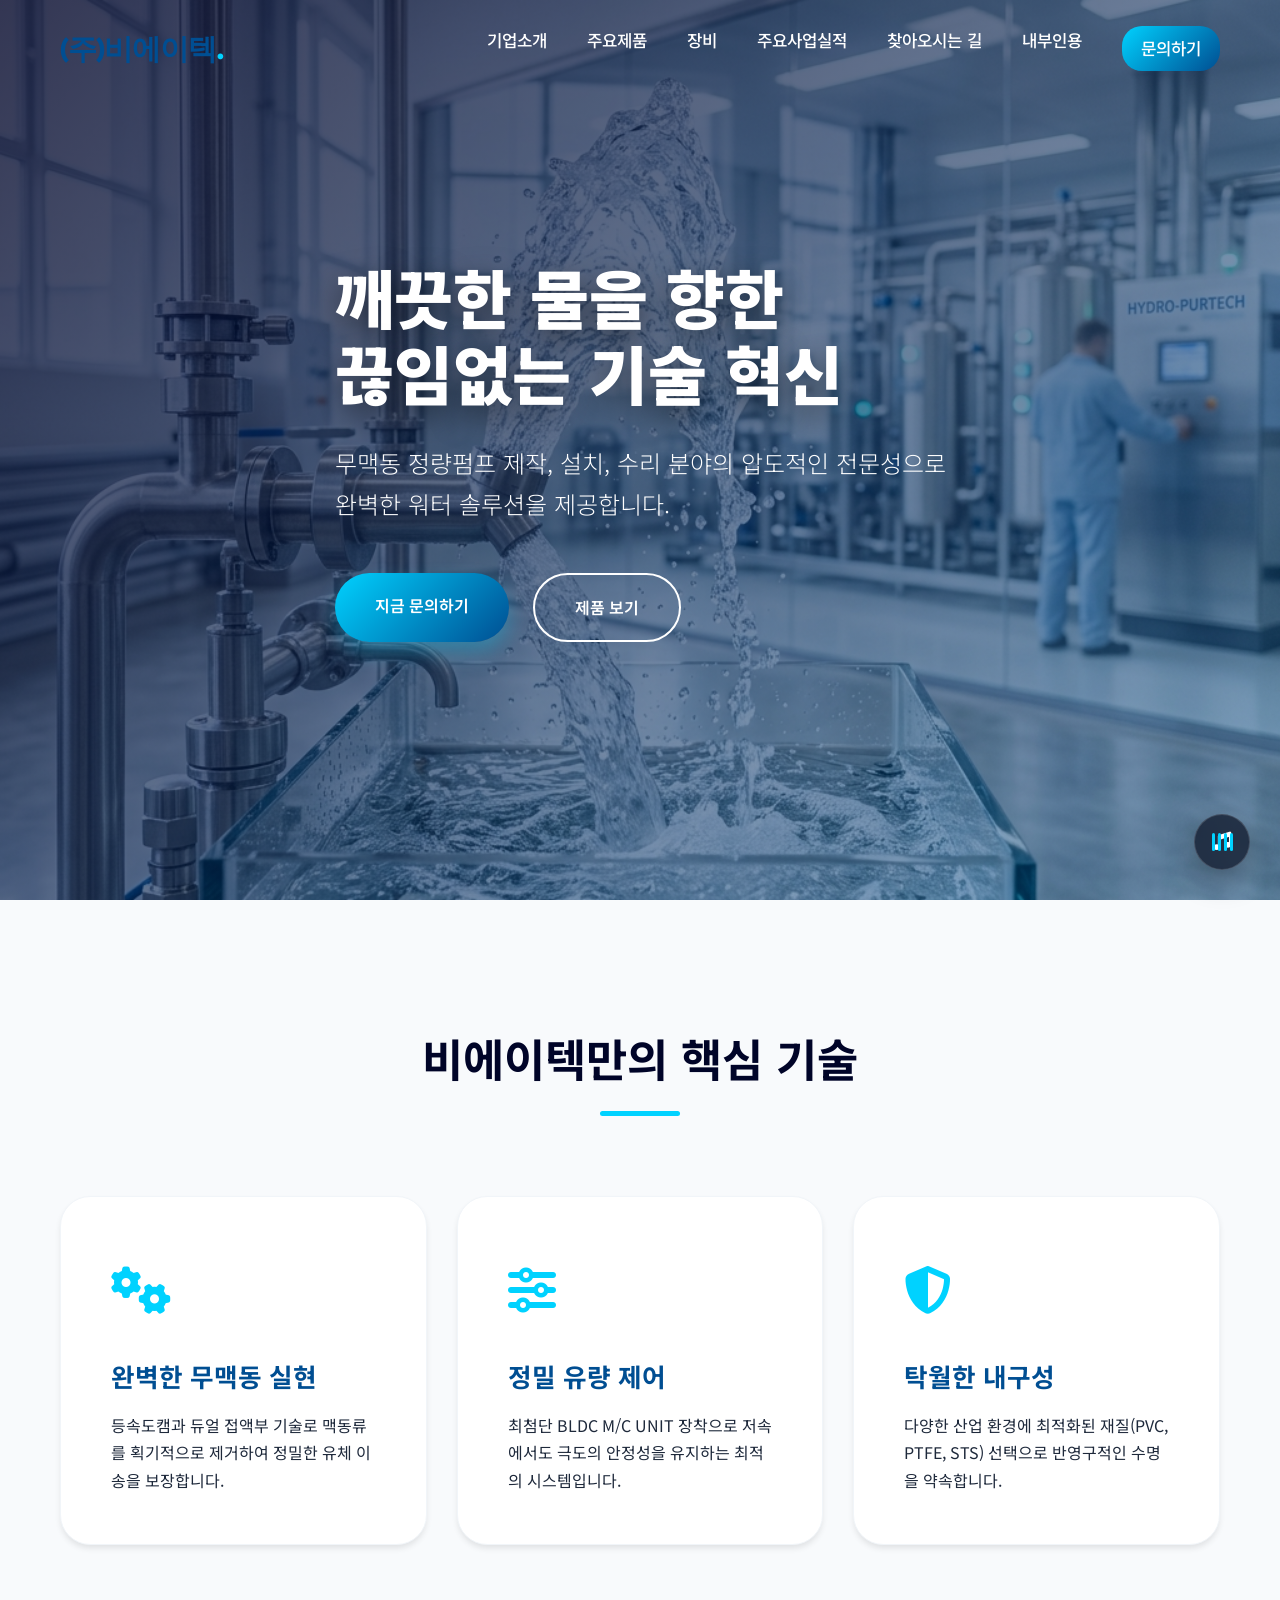
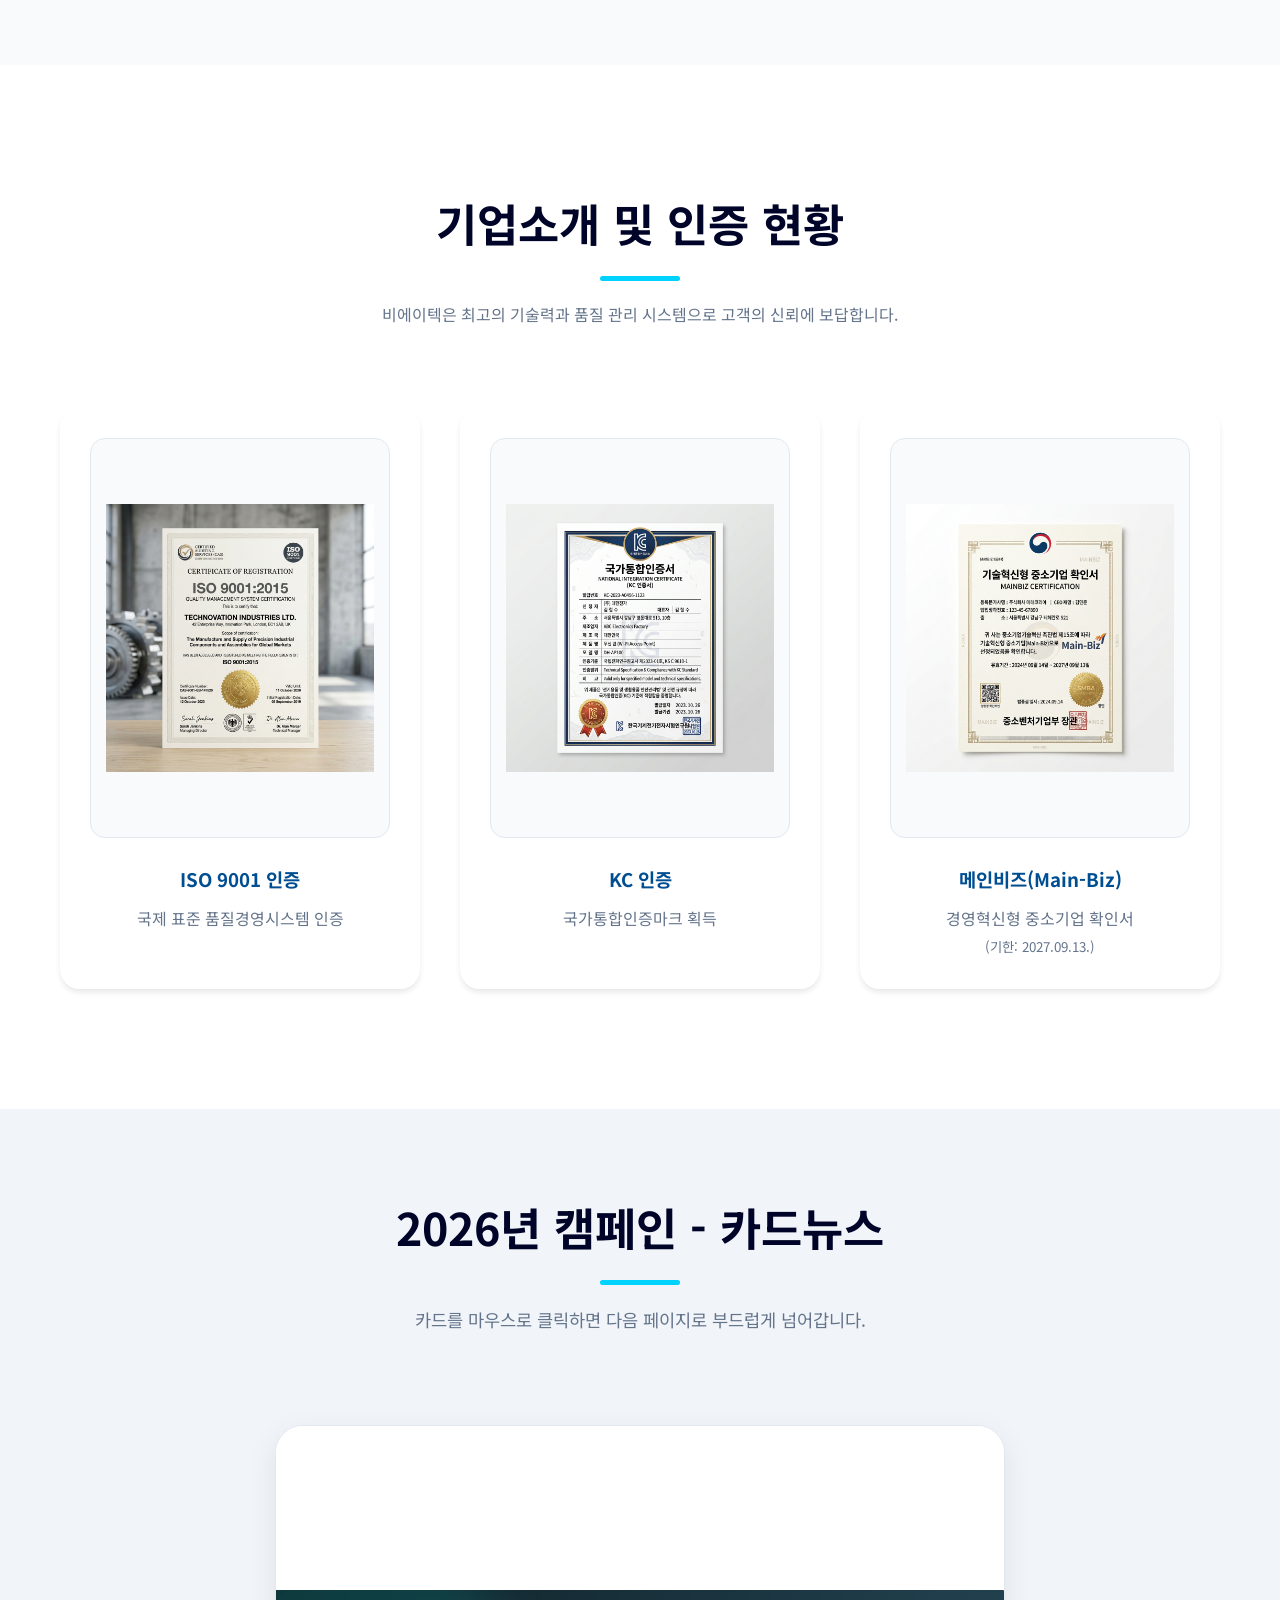
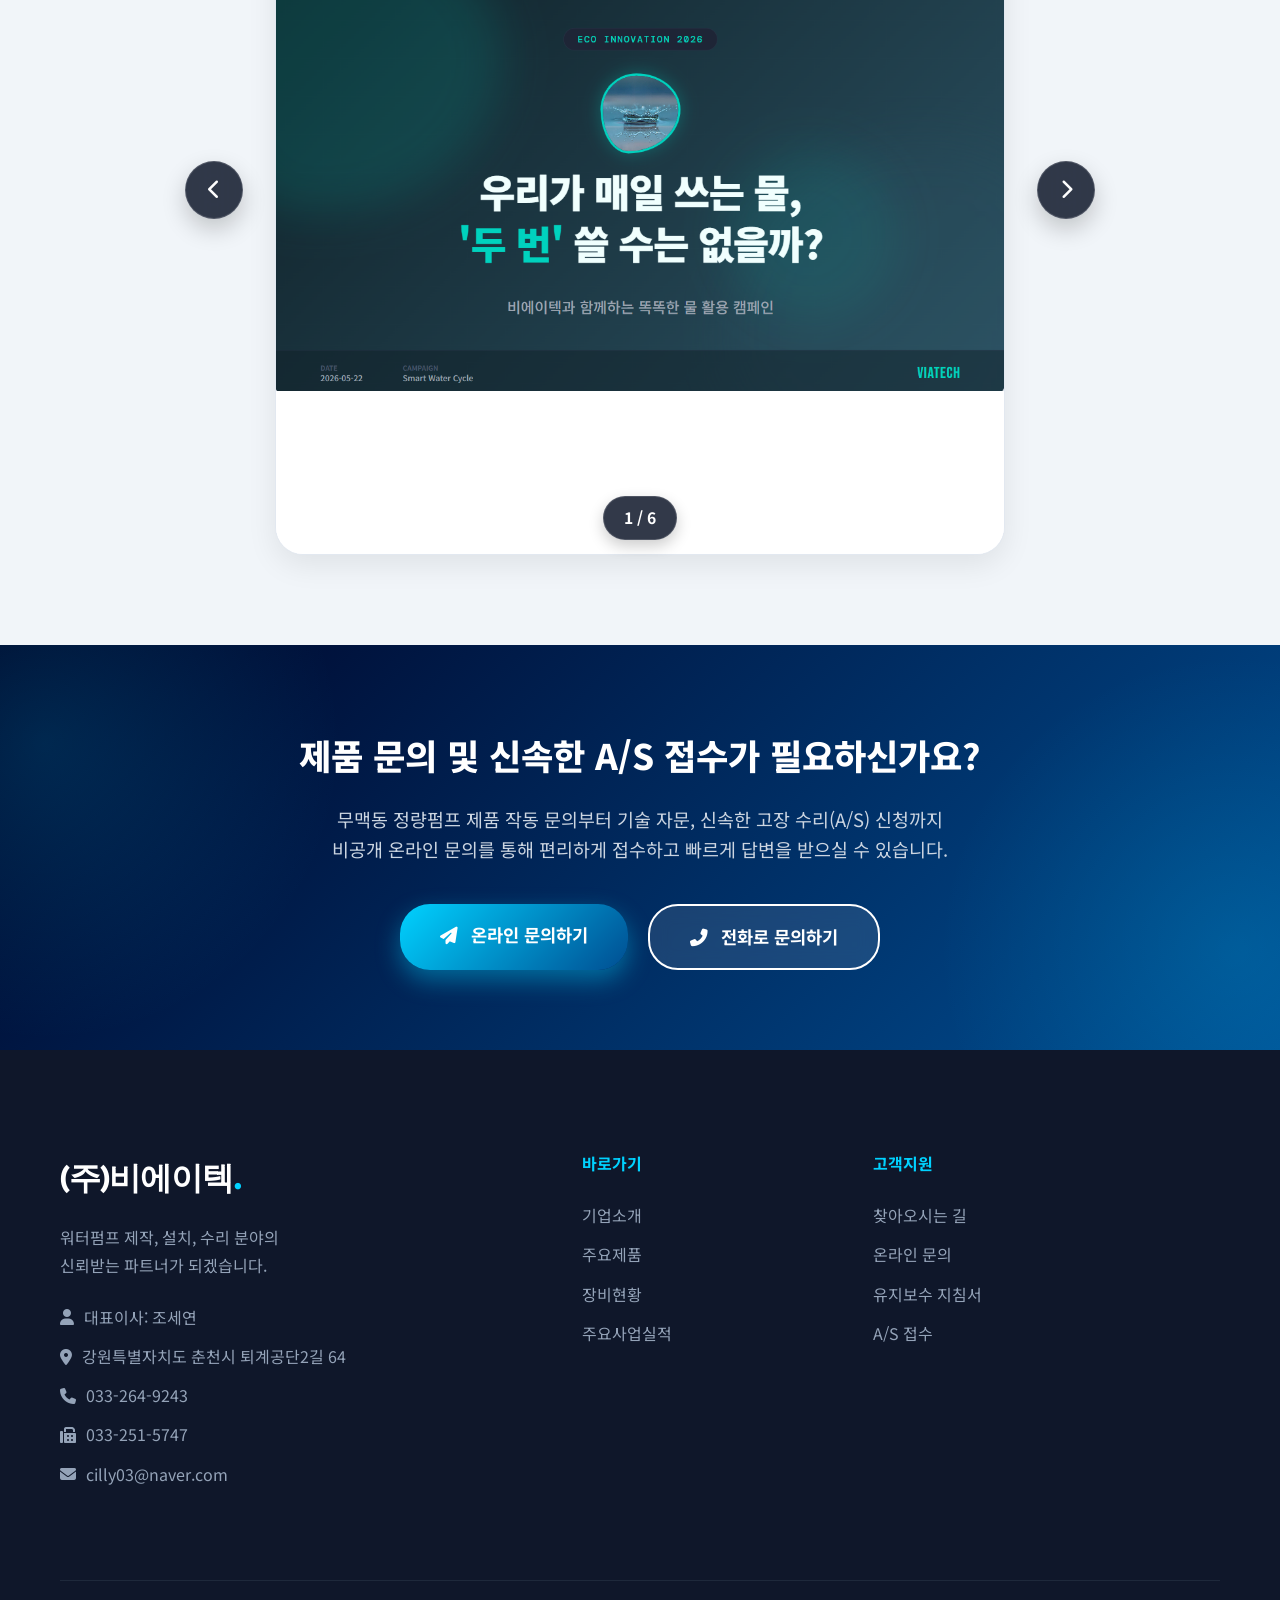
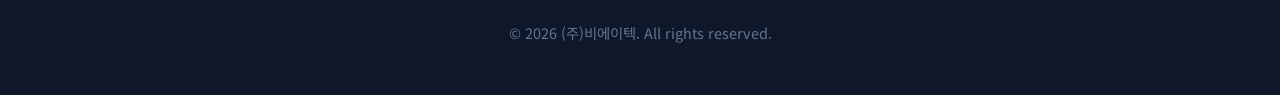
==== commit 1b41219e: "메인페이지 아이콘을 수정해줘" ====
--- a/index.html
+++ b/index.html
@@ -52,17 +52,17 @@
             </div>
             <div class="features-grid">
                 <div class="feature-card reveal">
-                    <span class="feature-icon">??</span>
+                    <span class="feature-icon"><i class="fa-solid fa-gears" style="color: var(--secondary);"></i></span>
                     <h3>완벽한 무맥동 실현</h3>
                     <p>등속도캠과 듀얼 접액부 기술로 맥동류를 획기적으로 제거하여 정밀한 유체 이송을 보장합니다.</p>
                 </div>
                 <div class="feature-card reveal">
-                    <span class="feature-icon">??</span>
+                    <span class="feature-icon"><i class="fa-solid fa-sliders" style="color: var(--secondary);"></i></span>
                     <h3>정밀 유량 제어</h3>
                     <p>최첨단 BLDC M/C UNIT 장착으로 저속에서도 극도의 안정성을 유지하는 최적의 시스템입니다.</p>
                 </div>
                 <div class="feature-card reveal">
-                    <span class="feature-icon">???</span>
+                    <span class="feature-icon"><i class="fa-solid fa-shield-halved" style="color: var(--secondary);"></i></span>
                     <h3>탁월한 내구성</h3>
                     <p>다양한 산업 환경에 최적화된 재질(PVC, PTFE, STS) 선택으로 반영구적인 수명을 약속합니다.</p>
                 </div>
